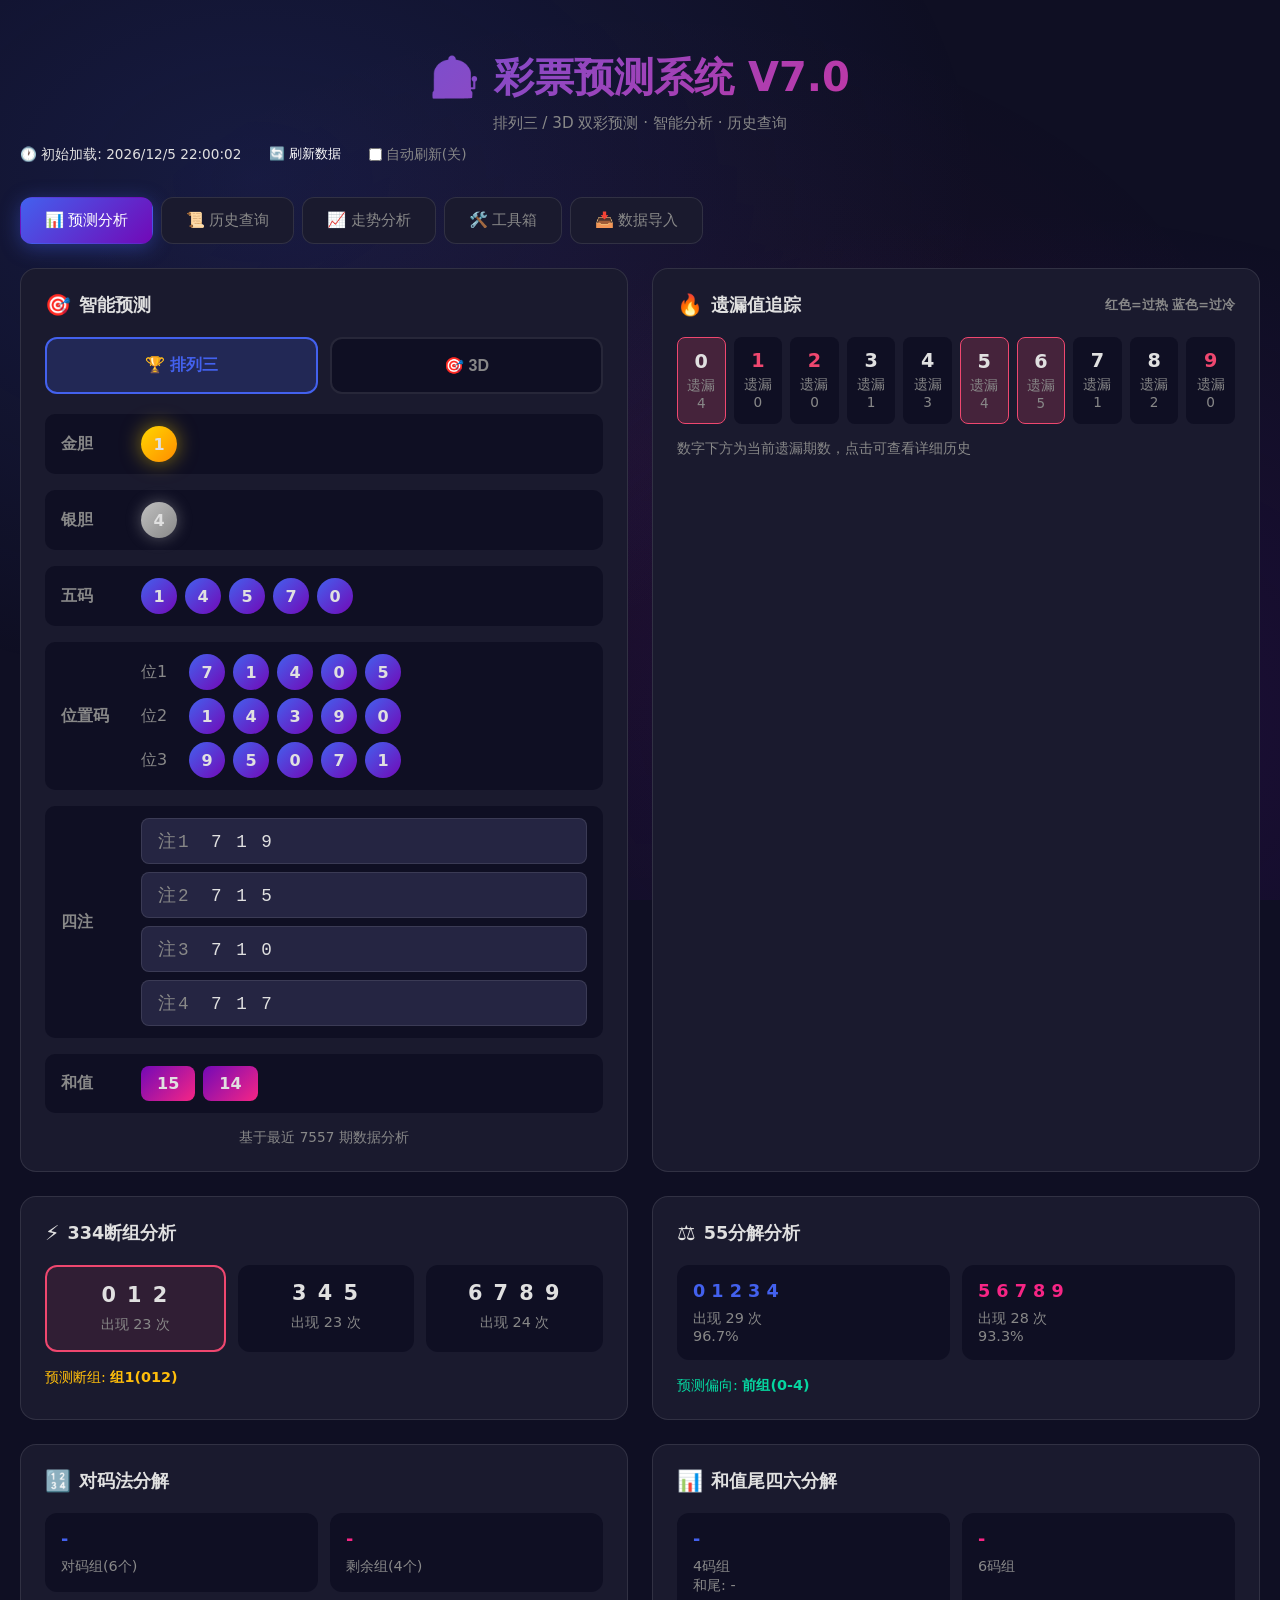
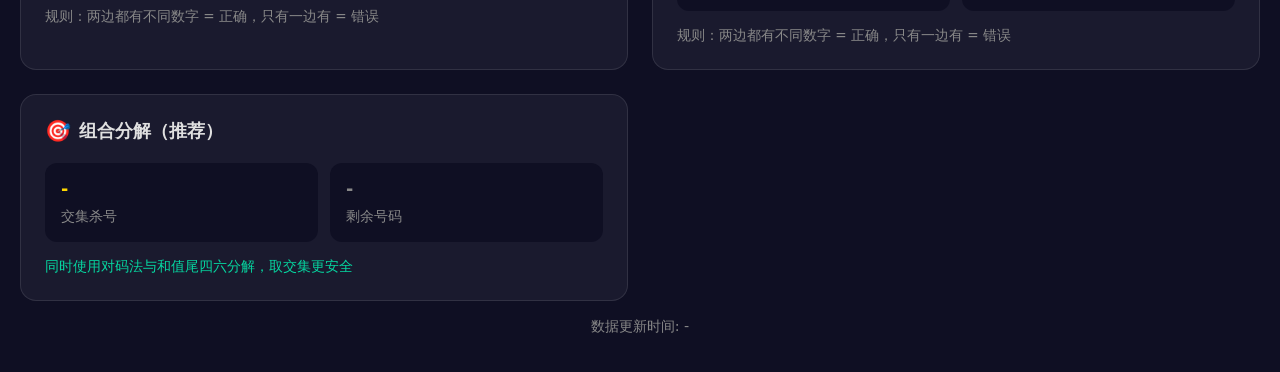
==== index.html @ 1241d0bf "优化组合分解：两种方法都不稳定时自动选择正确率更高的" ====
<!DOCTYPE html>
<html lang="zh-CN">
<head>
    <meta charset="UTF-8">
    <meta name="viewport" content="width=device-width, initial-scale=1.0">
    <title>彩票预测系统 V7.0</title>
    <style>
        :root {
            --bg-dark: #0f0f23;
            --bg-card: #1a1a2e;
            --bg-card-hover: #252542;
            --accent-1: #4361ee;
            --accent-2: #7209b7;
            --accent-3: #f72585;
            --gold: #ffd700;
            --silver: #c0c0c0;
            --success: #06d6a0;
            --warning: #ffbe0b;
            --danger: #ef476f;
            --text: #e0e0e0;
            --text-muted: #888;
            --border: rgba(255,255,255,0.1);
        }

        * {
            margin: 0;
            padding: 0;
            box-sizing: border-box;
        }

        body {
            font-family: 'Segoe UI', system-ui, -apple-system, sans-serif;
            background: var(--bg-dark);
            color: var(--text);
            min-height: 100vh;
            overflow-x: hidden;
        }

        /* 背景动画 */
        body::before {
            content: '';
            position: fixed;
            top: 0;
            left: 0;
            width: 100%;
            height: 100%;
            background:
                radial-gradient(ellipse at 20% 20%, rgba(67, 97, 238, 0.15) 0%, transparent 50%),
                radial-gradient(ellipse at 80% 80%, rgba(114, 9, 183, 0.15) 0%, transparent 50%),
                radial-gradient(ellipse at 50% 50%, rgba(247, 37, 133, 0.05) 0%, transparent 70%);
            pointer-events: none;
            z-index: -1;
        }

        .container {
            max-width: 1400px;
            margin: 0 auto;
            padding: 20px;
        }

        /* 头部 */
        header {
            text-align: center;
            padding: 30px 0;
        }

        header h1 {
            font-size: 2.5rem;
            font-weight: 700;
            background: linear-gradient(135deg, var(--accent-1), var(--accent-3));
            -webkit-background-clip: text;
            -webkit-text-fill-color: transparent;
            background-clip: text;
            margin-bottom: 8px;
        }

        header p {
            color: var(--text-muted);
            font-size: 0.95rem;
        }

        /* 标签页 */
        .tabs {
            display: flex;
            gap: 8px;
            margin-bottom: 24px;
            flex-wrap: wrap;
        }

        .tab-btn {
            padding: 12px 24px;
            background: var(--bg-card);
            border: 1px solid var(--border);
            border-radius: 12px;
            color: var(--text-muted);
            cursor: pointer;
            font-size: 0.95rem;
            font-weight: 500;
            transition: all 0.3s ease;
        }

        .tab-btn:hover {
            background: var(--bg-card-hover);
            color: var(--text);
        }

        .tab-btn.active {
            background: linear-gradient(135deg, var(--accent-1), var(--accent-2));
            color: white;
            border-color: transparent;
            box-shadow: 0 4px 20px rgba(67, 97, 238, 0.4);
        }

        .tab-content {
            display: none;
        }

        .tab-content.active {
            display: block;
        }

        /* 主网格 */
        .main-grid {
            display: grid;
            grid-template-columns: 1fr 1fr;
            gap: 24px;
        }

        @media (max-width: 900px) {
            .main-grid {
                grid-template-columns: 1fr;
            }
        }

        /* 卡片 */
        .card {
            background: var(--bg-card);
            border: 1px solid var(--border);
            border-radius: 16px;
            padding: 24px;
            transition: all 0.3s ease;
        }

        .card:hover {
            border-color: rgba(255,255,255,0.2);
            transform: translateY(-2px);
        }

        .card-title {
            font-size: 1.1rem;
            font-weight: 600;
            margin-bottom: 20px;
            display: flex;
            align-items: center;
            gap: 8px;
        }

        .card-title .icon {
            font-size: 1.3rem;
        }

        /* 彩票类型选择 */
        .lottery-selector {
            display: flex;
            gap: 12px;
            margin-bottom: 20px;
        }

        .lottery-btn {
            flex: 1;
            padding: 16px;
            background: var(--bg-dark);
            border: 2px solid var(--border);
            border-radius: 12px;
            color: var(--text-muted);
            cursor: pointer;
            font-weight: 600;
            font-size: 1rem;
            transition: all 0.3s ease;
        }

        .lottery-btn:hover {
            border-color: var(--accent-1);
        }

        .lottery-btn.active {
            border-color: var(--accent-1);
            background: rgba(67, 97, 238, 0.2);
            color: var(--accent-1);
        }

        /* 预测结果 */
        .prediction-result {
            margin-top: 20px;
        }

        .result-row {
            display: flex;
            align-items: center;
            margin-bottom: 16px;
            padding: 12px 16px;
            background: var(--bg-dark);
            border-radius: 10px;
        }

        .result-label {
            width: 80px;
            font-weight: 600;
            color: var(--text-muted);
        }

        .result-value {
            flex: 1;
            display: flex;
            gap: 8px;
            flex-wrap: wrap;
        }

        .num-ball {
            width: 36px;
            height: 36px;
            display: flex;
            align-items: center;
            justify-content: center;
            background: linear-gradient(135deg, var(--accent-1), var(--accent-2));
            border-radius: 50%;
            font-weight: 700;
            font-size: 1rem;
        }

        .num-ball.gold {
            background: linear-gradient(135deg, var(--gold), #ff8c00);
            box-shadow: 0 0 20px rgba(255, 215, 0, 0.5);
        }

        .num-ball.silver {
            background: linear-gradient(135deg, var(--silver), #888);
            box-shadow: 0 0 15px rgba(192, 192, 192, 0.4);
        }

        .sum-box {
            padding: 8px 16px;
            background: linear-gradient(135deg, var(--accent-2), var(--accent-3));
            border-radius: 8px;
            font-weight: 700;
        }

        .bet-number {
            padding: 10px 16px;
            background: var(--bg-card-hover);
            border: 1px solid var(--border);
            border-radius: 8px;
            font-family: monospace;
            font-size: 1.1rem;
            letter-spacing: 2px;
        }

        /* 历史表格 */
        .history-table {
            width: 100%;
            border-collapse: collapse;
            margin-top: 16px;
        }

        .history-table th,
        .history-table td {
            padding: 12px;
            text-align: center;
            border-bottom: 1px solid var(--border);
        }

        .history-table th {
            background: var(--bg-dark);
            font-weight: 600;
            color: var(--accent-1);
            position: sticky;
            top: 0;
        }

        .history-table tr:hover {
            background: var(--bg-card-hover);
        }

        .history-table .highlight {
            background: rgba(67, 97, 238, 0.2);
        }

        .history-table .win {
            color: var(--success);
            font-weight: bold;
        }

        /* 搜索框 */
        .search-box {
            display: flex;
            gap: 12px;
            margin-bottom: 20px;
            flex-wrap: wrap;
        }

        .search-input {
            flex: 1;
            min-width: 200px;
            padding: 12px 16px;
            background: var(--bg-dark);
            border: 1px solid var(--border);
            border-radius: 10px;
            color: var(--text);
            font-size: 0.95rem;
        }

        .search-input:focus {
            outline: none;
            border-color: var(--accent-1);
        }

        .filter-select {
            padding: 12px 16px;
            background: var(--bg-dark);
            border: 1px solid var(--border);
            border-radius: 10px;
            color: var(--text);
            font-size: 0.95rem;
            cursor: pointer;
        }

        .btn {
            padding: 12px 20px;
            background: linear-gradient(135deg, var(--accent-1), var(--accent-2));
            border: none;
            border-radius: 10px;
            color: white;
            font-weight: 600;
            cursor: pointer;
            transition: all 0.3s ease;
        }

        .btn:hover {
            transform: translateY(-2px);
            box-shadow: 0 4px 15px rgba(67, 97, 238, 0.4);
        }

        .btn-outline {
            background: transparent;
            border: 1px solid var(--border);
            color: var(--text);
        }

        .btn-outline:hover {
            border-color: var(--accent-1);
            color: var(--accent-1);
        }

        /* 遗漏值 */
        .miss-grid {
            display: grid;
            grid-template-columns: repeat(10, 1fr);
            gap: 8px;
            margin-top: 16px;
        }

        .miss-item {
            padding: 12px 8px;
            background: var(--bg-dark);
            border-radius: 8px;
            text-align: center;
        }

        .miss-item .num {
            font-size: 1.2rem;
            font-weight: 700;
            margin-bottom: 4px;
        }

        .miss-item .miss {
            font-size: 0.85rem;
            color: var(--text-muted);
        }

        .miss-item.hot .num {
            color: var(--danger);
        }

        .miss-item.cold .num {
            color: var(--accent-1);
        }

        .miss-item.warning {
            background: rgba(239, 71, 111, 0.2);
            border: 1px solid var(--danger);
        }

        /* 走势图 */
        .chart-container {
            height: 200px;
            margin-top: 16px;
            position: relative;
        }

        .chart-bar {
            position: absolute;
            bottom: 0;
            background: linear-gradient(to top, var(--accent-1), var(--accent-3));
            border-radius: 4px 4px 0 0;
            transition: all 0.3s ease;
        }

        .chart-bar:hover {
            opacity: 0.8;
            transform: scaleY(1.05);
        }

        /* 334断组可视化 */
        .duan-visual {
            display: flex;
            gap: 12px;
            margin-top: 16px;
        }

        .duan-group {
            flex: 1;
            padding: 16px;
            background: var(--bg-dark);
            border-radius: 12px;
            text-align: center;
        }

        .duan-group .nums {
            font-size: 1.3rem;
            font-weight: 700;
            margin-bottom: 8px;
            letter-spacing: 2px;
        }

        .duan-group .count {
            font-size: 0.9rem;
            color: var(--text-muted);
        }

        .duan-group.predict {
            border: 2px solid var(--danger);
            background: rgba(239, 71, 111, 0.1);
        }

        /* 55分解可视化 */
        .fenjie-visual {
            display: flex;
            gap: 12px;
            margin-top: 16px;
        }

        .fenjie-group {
            flex: 1;
            padding: 16px;
            background: var(--bg-dark);
            border-radius: 12px;
        }

        .fenjie-group .nums {
            font-size: 1.1rem;
            font-weight: 700;
            margin-bottom: 8px;
        }

        .fenjie-group .ratio {
            font-size: 0.9rem;
            color: var(--text-muted);
        }

        /* 数据导入 */
        .import-zone {
            border: 2px dashed var(--border);
            border-radius: 16px;
            padding: 40px;
            text-align: center;
            transition: all 0.3s ease;
            cursor: pointer;
        }

        .import-zone:hover {
            border-color: var(--accent-1);
            background: rgba(67, 97, 238, 0.05);
        }

        .import-zone .icon {
            font-size: 3rem;
            margin-bottom: 16px;
        }

        /* 统计卡片 */
        .stats-grid {
            display: grid;
            grid-template-columns: repeat(4, 1fr);
            gap: 12px;
            margin-bottom: 20px;
        }

        @media (max-width: 600px) {
            .stats-grid {
                grid-template-columns: repeat(2, 1fr);
            }
        }

        .stat-card {
            padding: 16px;
            background: var(--bg-dark);
            border-radius: 12px;
            text-align: center;
        }

        .stat-card .value {
            font-size: 1.8rem;
            font-weight: 700;
            color: var(--accent-1);
        }

        .stat-card .label {
            font-size: 0.85rem;
            color: var(--text-muted);
            margin-top: 4px;
        }

        /* 更新信息 */
        .update-info {
            text-align: center;
            padding: 16px;
            color: var(--text-muted);
            font-size: 0.9rem;
        }

        /* 比较工具 */
        .compare-tool {
            margin-top: 20px;
        }

        .compare-inputs {
            display: flex;
            gap: 12px;
            margin-bottom: 16px;
        }

        .compare-result {
            padding: 16px;
            background: var(--bg-dark);
            border-radius: 12px;
        }

        /* 快捷工具 */
        .quick-tools {
            display: grid;
            grid-template-columns: repeat(3, 1fr);
            gap: 12px;
            margin-top: 16px;
        }

        .tool-btn {
            padding: 16px;
            background: var(--bg-dark);
            border: 1px solid var(--border);
            border-radius: 12px;
            color: var(--text);
            cursor: pointer;
            transition: all 0.3s ease;
            text-align: center;
        }

        .tool-btn:hover {
            border-color: var(--accent-1);
            background: var(--bg-card-hover);
        }

        .tool-btn .icon {
            font-size: 1.5rem;
            margin-bottom: 8px;
        }

        .tool-btn .label {
            font-size: 0.9rem;
        }

        /* 加载动画 */
        .loading {
            display: inline-block;
            width: 20px;
            height: 20px;
            border: 3px solid var(--border);
            border-radius: 50%;
            border-top-color: var(--accent-1);
            animation: spin 1s linear infinite;
        }

        @keyframes spin {
            to { transform: rotate(360deg); }
        }

        /* 空状态 */
        .empty-state {
            text-align: center;
            padding: 60px 20px;
            color: var(--text-muted);
        }

        .empty-state .icon {
            font-size: 4rem;
            margin-bottom: 16px;
            opacity: 0.5;
        }

        /* 滚动条 */
        ::-webkit-scrollbar {
            width: 8px;
            height: 8px;
        }

        ::-webkit-scrollbar-track {
            background: var(--bg-dark);
        }

        ::-webkit-scrollbar-thumb {
            background: var(--border);
            border-radius: 4px;
        }

        ::-webkit-scrollbar-thumb:hover {
            background: var(--text-muted);
        }

        .table-wrapper {
            max-height: 400px;
            overflow-y: auto;
            border-radius: 12px;
        }
    </style>
</head>
<body>
    <div class="container">
        <header>
            <h1>🎰 彩票预测系统 V7.0</h1>
            <p>排列三 / 3D 双彩预测 · 智能分析 · 历史查询</p>
            <div style="display:flex;align-items:center;gap:16px;margin-top:8px;font-size:0.85rem;">
                <span id="updateTime" style="color:var(--accent);">🕐 加载中...</span>
                <button onclick="refreshData()" style="background:var(--primary);color:white;border:none;padding:4px 12px;border-radius:6px;cursor:pointer;font-size:0.8rem;">🔄 刷新数据</button>
                <label style="display:flex;align-items:center;gap:4px;color:var(--text-muted);cursor:pointer;">
                    <input type="checkbox" id="autoRefresh" onchange="toggleAutoRefresh()" style="cursor:pointer;">
                    <span id="autoRefreshLabel">自动刷新(关)</span>
                </label>
            </div>
        </header>

        <!-- 标签页 -->
        <div class="tabs">
            <button class="tab-btn active" data-tab="predict">📊 预测分析</button>
            <button class="tab-btn" data-tab="history">📜 历史查询</button>
            <button class="tab-btn" data-tab="trend">📈 走势分析</button>
            <button class="tab-btn" data-tab="tools">🛠️ 工具箱</button>
            <button class="tab-btn" data-tab="import">📥 数据导入</button>
        </div>

        <!-- 预测分析 -->
        <div id="predict" class="tab-content active">
            <div class="main-grid">
                <!-- 预测主面板 -->
                <div class="card">
                    <div class="card-title">
                        <span class="icon">🎯</span>
                        智能预测
                    </div>

                    <div class="lottery-selector">
                        <button class="lottery-btn active" data-type="pl3">🏆 排列三</button>
                        <button class="lottery-btn" data-type="3d">🎯 3D</button>
                    </div>

                    <div class="prediction-result" id="predictionResult">
                        <div class="empty-state">
                            <div class="icon">📊</div>
                            <p>选择彩票类型开始预测</p>
                        </div>
                    </div>
                </div>

                <!-- 遗漏值追踪 -->
                <div class="card">
                    <div class="card-title">
                        <span class="icon">🔥</span>
                        遗漏值追踪
                        <span style="font-size:0.8rem;color:var(--text-muted);margin-left:auto;">红色=过热 蓝色=过冷</span>
                    </div>
                    <div class="miss-grid" id="missGrid">
                        <!-- 动态生成 0-9 -->
                    </div>
                    <p style="margin-top:16px;font-size:0.85rem;color:var(--text-muted);">
                        数字下方为当前遗漏期数，点击可查看详细历史
                    </p>
                </div>

                <!-- 334断组 -->
                <div class="card">
                    <div class="card-title">
                        <span class="icon">⚡</span>
                        334断组分析
                    </div>
                    <div class="duan-visual" id="duanVisual">
                        <div class="duan-group" id="duan-g1">
                            <div class="nums">0 1 2</div>
                            <div class="count">出现 <span id="duan-g1-count">0</span> 次</div>
                        </div>
                        <div class="duan-group" id="duan-g2">
                            <div class="nums">3 4 5</div>
                            <div class="count">出现 <span id="duan-g2-count">0</span> 次</div>
                        </div>
                        <div class="duan-group" id="duan-g3">
                            <div class="nums">6 7 8 9</div>
                            <div class="count">出现 <span id="duan-g3-count">0</span> 次</div>
                        </div>
                    </div>
                    <p style="margin-top:16px;font-size:0.9rem;color:var(--warning);">
                        预测断组: <strong id="duanPredict">-</strong>
                    </p>
                </div>

                <!-- 55分解 -->
                <div class="card">
                    <div class="card-title">
                        <span class="icon">⚖️</span>
                        55分解分析
                    </div>
                    <div class="fenjie-visual" id="fenjieVisual">
                        <div class="fenjie-group">
                            <div class="nums" style="color:var(--accent-1);">0 1 2 3 4</div>
                            <div class="ratio">出现 <span id="fenjie-a-count">0</span> 次</div>
                            <div class="ratio" id="fenjie-a-ratio">0%</div>
                        </div>
                        <div class="fenjie-group">
                            <div class="nums" style="color:var(--accent-3);">5 6 7 8 9</div>
                            <div class="ratio">出现 <span id="fenjie-b-count">0</span> 次</div>
                            <div class="ratio" id="fenjie-b-ratio">0%</div>
                        </div>
                    </div>
                    <p style="margin-top:16px;font-size:0.9rem;color:var(--success);">
                        预测偏向: <strong id="fenjiePredict">-</strong>
                    </p>
                </div>

                <!-- 对码法 -->
                <div class="card">
                    <div class="card-title">
                        <span class="icon">🔢</span>
                        对码法分解
                        <span id="duima-stability" style="font-size:0.8rem;margin-left:auto;font-weight:normal;"></span>
                    </div>
                    <div class="fenjie-visual" id="duimaVisual">
                        <div class="fenjie-group">
                            <div class="nums" style="color:var(--accent-1);" id="duima-group-a">-</div>
                            <div class="ratio">对码组(6个)</div>
                        </div>
                        <div class="fenjie-group">
                            <div class="nums" style="color:var(--accent-3);" id="duima-group-b">-</div>
                            <div class="ratio">剩余组(4个)</div>
                        </div>
                    </div>
                    <p style="margin-top:16px;font-size:0.85rem;color:var(--text-muted);">
                        规则：两边都有不同数字 = 正确，只有一边有 = 错误
                    </p>
                </div>

                <!-- 和值尾四六分解 -->
                <div class="card">
                    <div class="card-title">
                        <span class="icon">📊</span>
                        和值尾四六分解
                        <span id="sumtail-stability" style="font-size:0.8rem;margin-left:auto;font-weight:normal;"></span>
                    </div>
                    <div class="fenjie-visual" id="sumtailVisual">
                        <div class="fenjie-group">
                            <div class="nums" style="color:var(--accent-1);" id="sumtail-group-a">-</div>
                            <div class="ratio">4码组</div>
                            <div class="ratio" id="sumtail-sum">和尾: -</div>
                        </div>
                        <div class="fenjie-group">
                            <div class="nums" style="color:var(--accent-3);" id="sumtail-group-b">-</div>
                            <div class="ratio">6码组</div>
                        </div>
                    </div>
                    <p style="margin-top:16px;font-size:0.85rem;color:var(--text-muted);">
                        规则：两边都有不同数字 = 正确，只有一边有 = 错误
                    </p>
                </div>

                <!-- 组合分解 -->
                <div class="card">
                    <div class="card-title">
                        <span class="icon">🎯</span>
                        组合分解（推荐）
                        <span id="combined-stability" style="font-size:0.8rem;margin-left:auto;font-weight:normal;"></span>
                    </div>
                    <div class="fenjie-visual">
                        <div class="fenjie-group">
                            <div class="nums" style="color:var(--gold);" id="combined-intersection">-</div>
                            <div class="ratio">交集杀号</div>
                        </div>
                        <div class="fenjie-group">
                            <div class="nums" style="color:var(--text-muted);" id="combined-remaining">-</div>
                            <div class="ratio">剩余号码</div>
                        </div>
                    </div>
                    <p style="margin-top:16px;font-size:0.85rem;color:var(--success);" id="combined-desc">
                        同时使用对码法与和值尾四六分解，取交集更安全
                    </p>
                </div>
            </div>
        </div>

        <!-- 历史查询 -->
        <div id="history" class="tab-content">
            <div class="card">
                <div class="card-title">
                    <span class="icon">🔍</span>
                    历史数据查询
                </div>

                <div class="search-box">
                    <input type="text" class="search-input" id="searchInput" placeholder="搜索期号、号码或和值...">
                    <select class="filter-select" id="filterType">
                        <option value="all">全部类型</option>
                        <option value="pl3">仅排列三</option>
                        <option value="3d">仅3D</option>
                    </select>
                    <select class="filter-select" id="sumFilter">
                        <option value="">和值范围</option>
                        <option value="0-9">和值 0-9</option>
                        <option value="10-14">和值 10-14</option>
                        <option value="15-19">和值 15-19</option>
                        <option value="20-27">和值 20-27</option>
                    </select>
                    <button class="btn" onclick="searchHistory()">🔍 搜索</button>
                </div>

                <div class="stats-grid" id="historyStats">
                    <div class="stat-card">
                        <div class="value" id="totalCount">0</div>
                        <div class="label">总期数</div>
                    </div>
                    <div class="stat-card">
                        <div class="value" id="avgSum">-</div>
                        <div class="label">平均和值</div>
                    </div>
                    <div class="stat-card">
                        <div class="value" id="hotNum">-</div>
                        <div class="label">最热号码</div>
                    </div>
                    <div class="stat-card">
                        <div class="value" id="coldNum">-</div>
                        <div class="label">最冷号码</div>
                    </div>
                </div>

                <div class="table-wrapper">
                    <table class="history-table">
                        <thead>
                            <tr>
                                <th>期号</th>
                                <th>类型</th>
                                <th>开奖号码</th>
                                <th>和值</th>
                                <th>奇偶</th>
                                <th>大小</th>
                                <th>日期</th>
                            </tr>
                        </thead>
                        <tbody id="historyTableBody">
                            <tr>
                                <td colspan="7" class="empty-state">
                                    <div class="icon">📋</div>
                                    <p>暂无数据，请先导入历史数据</p>
                                </td>
                            </tr>
                        </tbody>
                    </table>
                </div>
            </div>
        </div>

        <!-- 走势分析 -->
        <div id="trend" class="tab-content">
            <div class="main-grid">
                <div class="card">
                    <div class="card-title">
                        <span class="icon">📊</span>
                        和值分布走势
                    </div>
                    <div class="chart-container" id="sumChart">
                        <!-- 动态生成柱状图 -->
                    </div>
                </div>

                <div class="card">
                    <div class="card-title">
                        <span class="icon">🎲</span>
                        奇偶比例走势
                    </div>
                    <div class="chart-container" id="jiOuChart">
                        <!-- 动态生成 -->
                    </div>
                </div>

                <div class="card">
                    <div class="card-title">
                        <span class="icon">📈</span>
                        位置出现统计
                    </div>
                    <div id="positionStats">
                        <!-- 动态生成 -->
                    </div>
                </div>

                <div class="card">
                    <div class="card-title">
                        <span class="icon">🔗</span>
                        相似走势查找
                    </div>
                    <p style="color:var(--text-muted);margin-bottom:16px;">
                        找出与最近走势最相似的历史区间
                    </p>
                    <button class="btn" onclick="findSimilarTrend()">🔍 查找相似走势</button>
                    <div id="similarResult" style="margin-top:16px;"></div>
                </div>
            </div>
        </div>

        <!-- 工具箱 -->
        <div id="tools" class="tab-content">
            <div class="main-grid">
                <div class="card">
                    <div class="card-title">
                        <span class="icon">🧮</span>
                        胆码压缩工具
                    </div>
                    <p style="color:var(--text-muted);margin-bottom:16px;">
                        输入你心水的号码，系统自动推荐最优压缩组合
                    </p>
                    <div style="display:flex;gap:12px;margin-bottom:16px;">
                        <input type="text" class="search-input" id="compressInput" placeholder="输入5个号码，如：12345">
                        <button class="btn" onclick="compressNumbers()">压缩</button>
                    </div>
                    <div id="compressResult"></div>
                </div>

                <div class="card">
                    <div class="card-title">
                        <span class="icon">⚖️</span>
                        号码对比工具
                    </div>
                    <p style="color:var(--text-muted);margin-bottom:16px;">
                        输入两期号码，查看重复情况
                    </p>
                    <div class="compare-inputs">
                        <input type="text" class="search-input" id="compare1" placeholder="第一期，如：123">
                        <input type="text" class="search-input" id="compare2" placeholder="第二期，如：456">
                        <button class="btn" onclick="compareNumbers()">对比</button>
                    </div>
                    <div id="compareResult"></div>
                </div>

                <div class="card">
                    <div class="card-title">
                        <span class="icon">🎯</span>
                        和值范围筛选
                    </div>
                    <p style="color:var(--text-muted);margin-bottom:16px;">
                        根据和值范围生成所有可能的组合
                    </p>
                    <div class="quick-tools">
                        <button class="tool-btn" onclick="filterBySum(0,9)">
                            <div class="icon">0-9</div>
                            <div class="label">小和值</div>
                        </button>
                        <button class="tool-btn" onclick="filterBySum(10,14)">
                            <div class="icon">10-14</div>
                            <div class="label">中和值</div>
                        </button>
                        <button class="tool-btn" onclick="filterBySum(15,19)">
                            <div class="icon">15-19</div>
                            <div class="label">中高和值</div>
                        </button>
                        <button class="tool-btn" onclick="filterBySum(20,27)">
                            <div class="icon">20-27</div>
                            <div class="label">大和值</div>
                        </button>
                        <button class="tool-btn" onclick="exportAllData()">
                            <div class="icon">📤</div>
                            <div class="label">导出数据</div>
                        </button>
                        <button class="tool-btn" onclick="clearAllData()">
                            <div class="icon">🗑️</div>
                            <div class="label">清空数据</div>
                        </button>
                    </div>
                </div>

                <div class="card">
                    <div class="card-title">
                        <span class="icon">⭐</span>
                        收藏记录
                    </div>
                    <p style="color:var(--text-muted);margin-bottom:16px;">
                        收藏你心水的号码，追踪历史表现
                    </p>
                    <div style="display:flex;gap:12px;margin-bottom:16px;">
                        <input type="text" class="search-input" id="favInput" placeholder="输入号码，如：123">
                        <button class="btn" onclick="addFavorite()">⭐ 收藏</button>
                    </div>
                    <div id="favoritesList"></div>
                </div>
            </div>
        </div>

        <!-- 数据导入 -->
        <div id="import" class="tab-content">
            <div class="card">
                <div class="card-title">
                    <span class="icon">📥</span>
                    数据导入
                </div>

                <div class="import-zone" onclick="document.getElementById('fileInput').click()">
                    <div class="icon">📁</div>
                    <p style="font-size:1.1rem;margin-bottom:8px;">点击选择文件或拖拽到此处</p>
                    <p style="color:var(--text-muted);font-size:0.9rem;">
                        支持 CSV、TXT、JSON 格式
                    </p>
                    <input type="file" id="fileInput" style="display:none;" accept=".csv,.txt,.json" onchange="handleFileImport(event)">
                </div>

                <div style="margin-top:32px;">
                    <h3 style="margin-bottom:16px;">📝 手动输入</h3>
                    <p style="color:var(--text-muted);margin-bottom:16px;">
                        每行一期，格式：期号,号码,类型（pl3或3d）<br>
                        例如：25001,258,pl3
                    </p>
                    <textarea id="manualInput" style="
                        width:100%;
                        height:200px;
                        background:var(--bg-dark);
                        border:1px solid var(--border);
                        border-radius:12px;
                        padding:16px;
                        color:var(--text);
                        font-family:monospace;
                        resize:vertical;
                    " placeholder="25001,258,pl3
25002,134,pl3
2025001,618,3d
..."></textarea>
                    <button class="btn" style="margin-top:16px;" onclick="importManualData()">📥 导入数据</button>
                </div>

                <div style="margin-top:32px;">
                    <h3 style="margin-bottom:16px;">📋 数据格式说明</h3>
                    <div style="background:var(--bg-dark);padding:16px;border-radius:12px;font-family:monospace;">
                        <p>CSV格式：</p>
                        <p style="color:var(--text-muted);margin-top:8px;">period,number,type</p>
                        <p style="color:var(--text-muted);">25001,258,pl3</p>
                        <p style="color:var(--text-muted);">2025001,618,3d</p>
                        <br>
                        <p>JSON格式：</p>
                        <p style="color:var(--text-muted);">[{"period":"25001","number":"258","type":"pl3"},...]</p>
                    </div>
                </div>
            </div>
        </div>

        <div class="update-info">
            数据更新时间: <span id="updateTime">-</span>
        </div>
    </div>

    <script>
        // ==================== 数据存储 ====================
        let allData = {
            pl3: [],  // 排列三历史
            '3d': []  // 3D历史
        };
        let favorites = [];
        let currentType = 'pl3';
        let autoRefreshInterval = null;
        let lastUpdateTime = null;

        // 刷新数据
        function refreshData() {
            const timestamp = new Date().toLocaleString('zh-CN');
            lastUpdateTime = timestamp;
            document.getElementById('updateTime').textContent = '🕐 更新时间: ' + timestamp;

            // 重新加载服务器数据
            fetch('data/all_history.json')
                .then(r => r.json())
                .then(data => {
                    if (data.length > 0) {
                        data.forEach(item => {
                            const num = item.number || '';
                            const record = {
                                period: item.period,
                                num1: num[0] || '0',
                                num2: num[1] || '0',
                                num3: num[2] || '0',
                                type: item.type,
                                sum: parseInt(num[0] || 0) + parseInt(num[1] || 0) + parseInt(num[2] || 0),
                                date: item.date || ''
                            };
                            if (item.type === 'pl3' || item.type === '排列三') {
                                if (!allData.pl3.some(p => p.period === record.period)) {
                                    allData.pl3.push(record);
                                }
                            } else {
                                if (!allData['3d'].some(p => p.period === record.period)) {
                                    allData['3d'].push(record);
                                }
                            }
                        });
                        // 按期号排序
                        allData.pl3.sort((a, b) => b.period.localeCompare(a.period));
                        allData['3d'].sort((a, b) => b.period.localeCompare(a.period));
                        // 保存到localStorage
                        localStorage.setItem('lotteryData', JSON.stringify(allData));
                        // 更新UI
                        const result = doPrediction(currentType);
                        updatePredictionUI(result, currentType);
                        updateTrendCharts();
                    }
                })
                .catch(() => console.log('服务器数据加载失败'));
        }

        // 自动刷新开关
        function toggleAutoRefresh() {
            const checkbox = document.getElementById('autoRefresh');
            const label = document.getElementById('autoRefreshLabel');
            if (checkbox.checked) {
                autoRefreshInterval = setInterval(refreshData, 60000); // 每60秒
                label.textContent = '自动刷新(开)';
            } else {
                if (autoRefreshInterval) {
                    clearInterval(autoRefreshInterval);
                    autoRefreshInterval = null;
                }
                label.textContent = '自动刷新(关)';
            }
        }

        // ==================== 预测算法 ====================

        // 计算和值
        function getSum(num1, num2, num3) {
            return parseInt(num1) + parseInt(num2) + parseInt(num3);
        }

        // 计算奇偶比
        function getJiOu(nums) {
            let ji = 0;
            for (let n of nums) {
                if (parseInt(n) % 2 === 1) ji++;
            }
            return { ji, ou: 3 - ji };
        }

        // 计算大小比
        function getDaXiao(nums) {
            let da = 0;
            for (let n of nums) {
                if (parseInt(n) >= 5) da++;
            }
            return { da, xiao: 3 - da };
        }

        // 分析遗漏值
        function analyzeMiss(history) {
            const miss = {};
            for (let i = 0; i <= 9; i++) {
                miss[i] = 0;
            }

            for (let item of history) {
                const nums = [item.num1, item.num2, item.num3];
                for (let n of nums) {
                    miss[parseInt(n)] = 0;
                }
                // 增加其他数字的遗漏值
                for (let i = 0; i <= 9; i++) {
                    if (!nums.includes(String(i))) {
                        miss[i]++;
                    }
                }
            }
            return miss;
        }

        // 统计数字出现频率
        function getNumFrequency(history, count = 30) {
            const freq = {};
            for (let i = 0; i <= 9; i++) freq[i] = 0;

            const data = history.slice(0, count);
            for (let item of data) {
                freq[parseInt(item.num1)]++;
                freq[parseInt(item.num2)]++;
                freq[parseInt(item.num3)]++;
            }
            return freq;
        }

        // 位置频率分析
        function getPositionFrequency(history, count = 50) {
            const pos1 = {}, pos2 = {}, pos3 = {};
            for (let i = 0; i <= 9; i++) {
                pos1[i] = 0; pos2[i] = 0; pos3[i] = 0;
            }

            const data = history.slice(0, count);
            for (let item of data) {
                pos1[parseInt(item.num1)]++;
                pos2[parseInt(item.num2)]++;
                pos3[parseInt(item.num3)]++;
            }

            return { pos1, pos2, pos3 };
        }

        // 获取频率最高的N个数字
        function getTopN(freq, n = 5) {
            return Object.entries(freq)
                .sort((a, b) => b[1] - a[1])
                .slice(0, n)
                .map(([num]) => parseInt(num));
        }

        // 预测和值
        function predictSum(history, count = 50) {
            const sums = {};
            for (let i = 0; i <= 27; i++) sums[i] = 0;

            const data = history.slice(0, count);
            for (let item of data) {
                const s = getSum(item.num1, item.num2, item.num3);
                sums[s]++;
            }

            // 取频率最高的2个和值
            const top = Object.entries(sums)
                .sort((a, b) => b[1] - a[1])
                .slice(0, 2)
                .map(([s]) => parseInt(s));

            return top;
        }

        // 334断组分析
        function analyze334(history, count = 30) {
            const groups = {
                g1: { nums: [0, 1, 2], count: 0 },
                g2: { nums: [3, 4, 5], count: 0 },
                g3: { nums: [6, 7, 8, 9], count: 0 }
            };

            const data = history.slice(0, count);
            for (let item of data) {
                const nums = [parseInt(item.num1), parseInt(item.num2), parseInt(item.num3)];
                if (nums.some(n => groups.g1.nums.includes(n))) groups.g1.count++;
                if (nums.some(n => groups.g2.nums.includes(n))) groups.g2.count++;
                if (nums.some(n => groups.g3.nums.includes(n))) groups.g3.count++;
            }

            const predict = Object.entries(groups)
                .sort((a, b) => a[1].count - b[1].count)[0][0];

            return { groups, predict };
        }

        // 55分解分析
        function analyze55(history, count = 30) {
            let groupA = 0, groupB = 0;

            const data = history.slice(0, count);
            for (let item of data) {
                const nums = [parseInt(item.num1), parseInt(item.num2), parseInt(item.num3)];
                if (nums.some(n => n <= 4)) groupA++;
                if (nums.some(n => n >= 5)) groupB++;
            }

            const predict = groupA > groupB ? '前组(0-4)' : '后组(5-9)';
            return {
                a: groupA,
                b: groupB,
                aRatio: (groupA / count * 100).toFixed(1),
                bRatio: (groupB / count * 100).toFixed(1),
                predict
            };
        }

        // 对码表
        const DUIMA_PAIRS = {
            '0': '5', '5': '0', '1': '6', '6': '1',
            '2': '7', '7': '2', '3': '8', '8': '3', '4': '9', '9': '4'
        };

        // 和值尾四六分解表
        const SUM_TAIL_DECOMPOSE = {
            '0': {4: '0126', 6: '345789'}, '5': {4: '0126', 6: '345789'},
            '1': {4: '1237', 6: '045689'}, '6': {4: '1237', 6: '045689'},
            '2': {4: '2348', 6: '015679'}, '7': {4: '2348', 6: '015679'},
            '3': {4: '3459', 6: '012678'}, '8': {4: '3459', 6: '012678'},
            '4': {4: '0456', 6: '123789'}, '9': {4: '0456', 6: '123789'}
        };

        // 获取对码分解组
        function getDuimaGroup(lastNum) {
            const duimaSet = new Set();
            for (const d of lastNum) {
                duimaSet.add(d);
                duimaSet.add(DUIMA_PAIRS[d]);
            }
            const duimaGroup = Array.from(duimaSet).sort().join('');
            const allDigits = new Set('0123456789');
            const remainingGroup = Array.from(allDigits - duimaSet).sort().join('');
            return { duimaGroup, remainingGroup };
        }

        // 获取和值尾分解组
        function getSumTailGroup(lastNum) {
            const sum = parseInt(lastNum[0]) + parseInt(lastNum[1]) + parseInt(lastNum[2]);
            const sumTail = String(sum % 10);
            const decompose = SUM_TAIL_DECOMPOSE[sumTail];
            return {
                group4: decompose[4],
                group6: decompose[6],
                sumTail: sumTail
            };
        }

        // 检查分解式是否正确（两边都有不同数字=正确）
        function checkResult(resultNum, groupA, groupB) {
            const uniqueDigits = new Set(resultNum);
            let inA = 0, inB = 0;
            for (const d of uniqueDigits) {
                if (groupA.includes(d)) inA++;
                if (groupB.includes(d)) inB++;
            }
            return inA >= 1 && inB >= 1;
        }

        // 对码法分析
        function analyzeDuima(history) {
            if (history.length < 2) return null;
            const lastNum = history[0].num1 + history[0].num2 + history[0].num3;
            const { duimaGroup, remainingGroup } = getDuimaGroup(lastNum);
            return { lastNum, duimaGroup, remainingGroup };
        }

        // 和值尾分解分析
        function analyzeSumTail(history) {
            if (history.length < 2) return null;
            const lastNum = history[0].num1 + history[0].num2 + history[0].num3;
            const { group4, group6, sumTail } = getSumTailGroup(lastNum);
            return { lastNum, group4, group6, sumTail };
        }

        // 检查稳定度（最近30期）
        function checkStability(history, method) {
            if (history.length < 32) return { rate: 0, stable: false, correct: 0, total: 0 };

            const testData = history.slice(0, 31); // 30期测试
            let correct = 0;

            for (let i = 0; i < testData.length - 1; i++) {
                const lastNum = testData[i + 1].num1 + testData[i + 1].num2 + testData[i + 1].num3;
                const resultNum = testData[i].num1 + testData[i].num2 + testData[i].num3;

                let isCorrect = false;
                if (method === 'duima') {
                    const { duimaGroup, remainingGroup } = getDuimaGroup(lastNum);
                    isCorrect = checkResult(resultNum, duimaGroup, remainingGroup);
                } else if (method === 'sumtail') {
                    const { group4, group6 } = getSumTailGroup(lastNum);
                    isCorrect = checkResult(resultNum, group4, group6);
                } else if (method === 'combined') {
                    const { duimaGroup, remainingGroup } = getDuimaGroup(lastNum);
                    const { group4, group6 } = getSumTailGroup(lastNum);
                    const duimaCorrect = checkResult(resultNum, duimaGroup, remainingGroup);
                    const sumtailCorrect = checkResult(resultNum, group4, group6);
                    isCorrect = duimaCorrect && sumtailCorrect;
                }

                if (isCorrect) correct++;
            }

            const rate = (correct / 30 * 100).toFixed(1);
            return { rate: parseFloat(rate), stable: parseFloat(rate) >= 85, correct, total: 30 };
        }

        // 生成四注推荐
        function generateBets(pos1, pos2, pos3, sums) {
            const bets = [];
            const used = new Set();

            // 方法1: 直接组合
            for (let i = 0; i < 5 && bets.length < 4; i++) {
                for (let j = 0; j < 5 && bets.length < 4; j++) {
                    for (let k = 0; k < 5 && bets.length < 4; k++) {
                        const bet = `${pos1[i]}${pos2[j]}${pos3[k]}`;
                        if (!used.has(bet)) {
                            used.add(bet);
                            bets.push(bet);
                        }
                    }
                }
            }

            // 如果不够，用和值约束补充
            while (bets.length < 4) {
                const s = sums[bets.length % sums.length];
                // 简单生成
                const a = Math.floor(Math.random() * 10);
                const b = Math.floor(Math.random() * 10);
                const c = s - a - b;
                if (c >= 0 && c <= 9) {
                    const bet = `${a}${b}${c}`;
                    if (!used.has(bet)) {
                        used.add(bet);
                        bets.push(bet);
                    }
                }
            }

            return bets.slice(0, 4);
        }

        // ==================== 主预测函数 ====================
        function doPrediction(type) {
            const history = allData[type];
            if (history.length === 0) {
                return null;
            }

            // 1. 金银胆
            const freq = getNumFrequency(history, 30);
            const sortedFreq = Object.entries(freq).sort((a, b) => b[1] - a[1]);
            const gold = parseInt(sortedFreq[0][0]);
            const silver = parseInt(sortedFreq[1][0]);

            // 2. 五码推荐
            const top5 = getTopN(freq, 5);
            const posFreq = getPositionFrequency(history, 50);
            const wuxiao = {
                pos1: getTopN(posFreq.pos1, 5),
                pos2: getTopN(posFreq.pos2, 5),
                pos3: getTopN(posFreq.pos3, 5)
            };

            // 3. 和值预测
            const sums = predictSum(history, 50);

            // 4. 四注推荐
            const bets = generateBets(wuxiao.pos1, wuxiao.pos2, wuxiao.pos3, sums);

            // 5. 334断组
            const duan = analyze334(history);

            // 6. 55分解
            const fenjie = analyze55(history);

            // 7. 遗漏值
            const miss = analyzeMiss(history);

            return {
                gold,
                silver,
                top5,
                wuxiao,
                sums,
                bets,
                duan,
                fenjie,
                miss,
                historyCount: history.length
            };
        }

        // ==================== UI 更新 ====================

        function updatePredictionUI(result, type) {
            if (!result) {
                document.getElementById('predictionResult').innerHTML = `
                    <div class="empty-state">
                        <div class="icon">📊</div>
                        <p>暂无${type === 'pl3' ? '排列三' : '3D'}历史数据</p>
                        <p style="font-size:0.9rem;margin-top:8px;">请先导入历史数据</p>
                    </div>
                `;
                return;
            }

            const container = document.getElementById('predictionResult');
            container.innerHTML = `
                <div class="result-row">
                    <div class="result-label">金胆</div>
                    <div class="result-value">
                        <div class="num-ball gold">${result.gold}</div>
                    </div>
                </div>
                <div class="result-row">
                    <div class="result-label">银胆</div>
                    <div class="result-value">
                        <div class="num-ball silver">${result.silver}</div>
                    </div>
                </div>
                <div class="result-row">
                    <div class="result-label">五码</div>
                    <div class="result-value">
                        ${result.top5.map(n => `<div class="num-ball">${n}</div>`).join('')}
                    </div>
                </div>
                <div class="result-row">
                    <div class="result-label">位置码</div>
                    <div class="result-value" style="flex-direction:column;gap:8px;">
                        <div style="display:flex;align-items:center;gap:8px;">
                            <span style="width:40px;color:var(--text-muted);">位1</span>
                            ${result.wuxiao.pos1.map(n => `<div class="num-ball">${n}</div>`).join('')}
                        </div>
                        <div style="display:flex;align-items:center;gap:8px;">
                            <span style="width:40px;color:var(--text-muted);">位2</span>
                            ${result.wuxiao.pos2.map(n => `<div class="num-ball">${n}</div>`).join('')}
                        </div>
                        <div style="display:flex;align-items:center;gap:8px;">
                            <span style="width:40px;color:var(--text-muted);">位3</span>
                            ${result.wuxiao.pos3.map(n => `<div class="num-ball">${n}</div>`).join('')}
                        </div>
                    </div>
                </div>
                <div class="result-row">
                    <div class="result-label">四注</div>
                    <div class="result-value" style="flex-direction:column;gap:8px;">
                        ${result.bets.map((b, i) => `
                            <div class="bet-number">
                                <span style="color:var(--text-muted);margin-right:8px;">注${i+1}</span>
                                ${b.split('').join(' ')}
                            </div>
                        `).join('')}
                    </div>
                </div>
                <div class="result-row">
                    <div class="result-label">和值</div>
                    <div class="result-value">
                        ${result.sums.map(s => `<div class="sum-box">${s}</div>`).join('')}
                    </div>
                </div>
                <p style="text-align:center;color:var(--text-muted);font-size:0.85rem;margin-top:16px;">
                    基于最近 ${result.historyCount} 期数据分析
                </p>
            `;

            // 更新遗漏值
            updateMissGrid(result.miss);

            // 更新334断组
            updateDuanVisual(result.duan);

            // 更新55分解
            updateFenJieVisual(result.fenjie);

            // 更新对码法
            const duima = analyzeDuima(history);
            const duimaStability = checkStability(history, 'duima');
            updateDuimaVisual(duima, duimaStability);

            // 更新和值尾分解
            const sumtail = analyzeSumTail(history);
            const sumtailStability = checkStability(history, 'sumtail');
            updateSumTailVisual(sumtail, sumtailStability);

            // 更新组合分解
            updateCombinedVisual(history);
        }

        function updateMissGrid(miss) {
            const container = document.getElementById('missGrid');
            const avgMiss = Object.values(miss).reduce((a, b) => a + b, 0) / 10;

            container.innerHTML = Object.entries(miss).map(([num, m]) => {
                let className = 'miss-item';
                if (m === 0) className += ' hot';
                else if (m > avgMiss * 1.5) className += ' warning';
                else if (m < avgMiss * 0.5) className += ' cold';

                return `
                    <div class="${className}">
                        <div class="num">${num}</div>
                        <div class="miss">遗漏 ${m}</div>
                    </div>
                `;
            }).join('');
        }

        function updateDuanVisual(duan) {
            document.getElementById('duan-g1-count').textContent = duan.groups.g1.count;
            document.getElementById('duan-g2-count').textContent = duan.groups.g2.count;
            document.getElementById('duan-g3-count').textContent = duan.groups.g3.count;

            const predictMap = { g1: '组1(012)', g2: '组2(345)', g3: '组3(6789)' };
            document.getElementById('duanPredict').textContent = predictMap[duan.predict];

            // 高亮预测断组
            ['g1', 'g2', 'g3'].forEach(g => {
                const el = document.getElementById(`duan-${g}`);
                el.classList.toggle('predict', g === duan.predict);
            });
        }

        function updateFenJieVisual(fenjie) {
            document.getElementById('fenjie-a-count').textContent = fenjie.a;
            document.getElementById('fenjie-b-count').textContent = fenjie.b;
            document.getElementById('fenjie-a-ratio').textContent = fenjie.aRatio + '%';
            document.getElementById('fenjie-b-ratio').textContent = fenjie.bRatio + '%';
            document.getElementById('fenjiePredict').textContent = fenjie.predict;
        }

        function updateDuimaVisual(duima, stability) {
            document.getElementById('duima-group-a').textContent = duima ? duima.duimaGroup : '-';
            document.getElementById('duima-group-b').textContent = duima ? duima.remainingGroup : '-';

            const stabilityEl = document.getElementById('duima-stability');
            if (stability && stability.total > 0) {
                if (stability.stable) {
                    stabilityEl.innerHTML = `<span style="color:var(--success);">[OK] ${stability.rate}% 稳定</span>`;
                } else {
                    stabilityEl.innerHTML = `<span style="color:var(--warning);">[WARN] ${stability.rate}% 谨慎使用</span>`;
                }
            } else {
                stabilityEl.textContent = '';
            }
        }

        function updateSumTailVisual(sumtail, stability) {
            document.getElementById('sumtail-group-a').textContent = sumtail ? sumtail.group4 : '-';
            document.getElementById('sumtail-group-b').textContent = sumtail ? sumtail.group6 : '-';
            document.getElementById('sumtail-sum').textContent = sumtail ? `和尾: ${sumtail.sumTail}` : '和尾: -';

            const stabilityEl = document.getElementById('sumtail-stability');
            if (stability && stability.total > 0) {
                if (stability.stable) {
                    stabilityEl.innerHTML = `<span style="color:var(--success);">[OK] ${stability.rate}% 稳定</span>`;
                } else {
                    stabilityEl.innerHTML = `<span style="color:var(--warning);">[WARN] ${stability.rate}% 谨慎使用</span>`;
                }
            } else {
                stabilityEl.textContent = '';
            }
        }

        function updateCombinedVisual(history) {
            if (history.length < 2) {
                document.getElementById('combined-intersection').textContent = '-';
                document.getElementById('combined-remaining').textContent = '-';
                return;
            }

            const lastNum = history[0].num1 + history[0].num2 + history[0].num3;
            const { duimaGroup } = getDuimaGroup(lastNum);
            const { group4, group6 } = getSumTailGroup(lastNum);

            // 交集
            const intersection = Array.from(new Set(duimaGroup.split('').filter(d => group4.includes(d)))).sort().join('');
            document.getElementById('combined-intersection').textContent = intersection || '无';

            // 稳定度检查
            const duimaStability = checkStability(history, 'duima');
            const sumtailStability = checkStability(history, 'sumtail');
            const combinedStability = checkStability(history, 'combined');

            // 判断使用哪种方法
            let recommendedMethod = 'combined';
            let recommendedGroup = intersection || '无';
            let recommendDesc = '两种方法都稳定，使用交集更安全';

            if (!duimaStability.stable && !sumtailStability.stable) {
                // 两种都不稳定，选择正确率更高的
                if (duimaStability.rate > sumtailStability.rate) {
                    recommendedMethod = 'duima';
                    recommendedGroup = duimaGroup;
                    recommendDesc = `[WARN] 两种方法都不稳定，对码法正确率更高(${duimaStability.rate}%)，仅供参考`;
                } else {
                    recommendedMethod = 'sumtail';
                    recommendedGroup = group4;
                    recommendDesc = `[WARN] 两种方法都不稳定，和值尾分解正确率更高(${sumtailStability.rate}%)，仅供参考`;
                }
            } else if (!duimaStability.stable) {
                recommendedMethod = 'sumtail';
                recommendedGroup = group4;
                recommendDesc = `[WARN] 对码法不稳定(${duimaStability.rate}%)，使用和值尾分解(${sumtailStability.rate}%)`;
            } else if (!sumtailStability.stable) {
                recommendedMethod = 'duima';
                recommendedGroup = duimaGroup;
                recommendDesc = `[WARN] 和值尾分解不稳定(${sumtailStability.rate}%)，使用对码法(${duimaStability.rate}%)`;
            }

            // 剩余号码（基于推荐方法）
            let remaining = '';
            if (recommendedMethod === 'combined') {
                remaining = Array.from(new Set('0123456789'.split('').filter(d => !intersection.includes(d)))).sort().join('');
            } else if (recommendedMethod === 'duima') {
                remaining = Array.from(new Set('0123456789'.split('').filter(d => !duimaGroup.includes(d)))).sort().join('');
            } else {
                remaining = Array.from(new Set('0123456789'.split('').filter(d => !group4.includes(d)))).sort().join('');
            }
            document.getElementById('combined-remaining').textContent = remaining;
            document.getElementById('combined-desc').textContent = recommendDesc;

            // 稳定度显示
            const stabilityEl = document.getElementById('combined-stability');
            const displayRate = recommendedMethod === 'combined' ? combinedStability.rate :
                                recommendedMethod === 'duima' ? duimaStability.rate : sumtailStability.rate;
            const isStable = recommendedMethod === 'combined' ? combinedStability.stable :
                            recommendedMethod === 'duima' ? duimaStability.stable : sumtailStability.stable;

            if (combinedStability.total > 0) {
                if (isStable) {
                    stabilityEl.innerHTML = `<span style="color:var(--success);">[OK] ${displayRate}% 稳定</span>`;
                } else {
                    stabilityEl.innerHTML = `<span style="color:var(--warning);">[WARN] ${displayRate}%</span>`;
                }
            } else {
                stabilityEl.textContent = '';
            }
        }

        // ==================== 历史查询 ====================

        function searchHistory() {
            const keyword = document.getElementById('searchInput').value.toLowerCase().trim();
            const filterType = document.getElementById('filterType').value;
            const sumFilter = document.getElementById('sumFilter').value;

            let data = [];
            if (filterType === 'all' || filterType === 'pl3') data = data.concat(allData.pl3);
            if (filterType === 'all' || filterType === '3d') data = data.concat(allData['3d']);

            // 关键词过滤
            if (keyword) {
                data = data.filter(item =>
                    item.period.toLowerCase().includes(keyword) ||
                    item.number.toLowerCase().includes(keyword) ||
                    item.sum.toString().includes(keyword)
                );
            }

            // 和值范围过滤
            if (sumFilter) {
                const [min, max] = sumFilter.split('-').map(Number);
                data = data.filter(item => item.sum >= min && item.sum <= max);
            }

            // 更新统计
            updateHistoryStats(data);

            // 更新表格
            renderHistoryTable(data);
        }

        function updateHistoryStats(data) {
            document.getElementById('totalCount').textContent = data.length;

            if (data.length > 0) {
                const avgSum = data.reduce((a, b) => a + b.sum, 0) / data.length;
                document.getElementById('avgSum').textContent = avgSum.toFixed(1);

                // 最热最冷号码
                const freq = {};
                for (let i = 0; i <= 9; i++) freq[i] = 0;
                data.forEach(item => {
                    freq[parseInt(item.num1)]++;
                    freq[parseInt(item.num2)]++;
                    freq[parseInt(item.num3)]++;
                });
                const sorted = Object.entries(freq).sort((a, b) => b[1] - a[1]);
                document.getElementById('hotNum').textContent = sorted[0][0];
                document.getElementById('coldNum').textContent = sorted[sorted.length - 1][0];
            }
        }

        function renderHistoryTable(data) {
            const tbody = document.getElementById('historyTableBody');

            if (data.length === 0) {
                tbody.innerHTML = `
                    <tr>
                        <td colspan="7" class="empty-state">
                            <div class="icon">📋</div>
                            <p>没有找到匹配的数据</p>
                        </td>
                    </tr>
                `;
                return;
            }

            tbody.innerHTML = data.slice(0, 100).map(item => {
                const jiOu = getJiOu([item.num1, item.num2, item.num3]);
                const daXiao = getDaXiao([item.num1, item.num2, item.num3]);
                return `
                    <tr>
                        <td>${item.period}</td>
                        <td>${item.type === 'pl3' ? '排列三' : '3D'}</td>
                        <td><strong>${item.num1} ${item.num2} ${item.num3}</strong></td>
                        <td>${item.sum}</td>
                        <td>${jiOu.ji}:${jiOu.ou}</td>
                        <td>${daXiao.da}:${daXiao.xiao}</td>
                        <td>${item.date || '-'}</td>
                    </tr>
                `;
            }).join('');
        }

        // ==================== 走势图表 ====================

        function updateTrendCharts() {
            const history = allData[currentType] || [];
            if (history.length === 0) return;

            // 和值分布
            const sums = {};
            for (let i = 0; i <= 27; i++) sums[i] = 0;
            history.forEach(item => sums[item.sum]++);

            const sumContainer = document.getElementById('sumChart');
            const maxSum = Math.max(...Object.values(sums));
            sumContainer.innerHTML = Object.entries(sums).map(([sum, count]) => {
                const height = (count / maxSum * 100).toFixed(1);
                return `<div class="chart-bar" style="left:${sum * 3.5}%;width:3%;height:${height}%;" title="和值${sum}: ${count}次"></div>`;
            }).join('');

            // 奇偶走势
            const jiOuContainer = document.getElementById('jiOuChart');
            const recent = history.slice(0, 30).reverse();
            jiOuContainer.innerHTML = recent.map((item, i) => {
                const jiOu = getJiOu([item.num1, item.num2, item.num3]);
                return `<div style="position:absolute;bottom:0;left:${i * 3.3}%;width:3%;text-align:center;">
                    <div style="height:${jiOu.ji * 30}px;background:var(--accent-1);border-radius:4px 4px 0 0;"></div>
                    <div style="height:${jiOu.ou * 30}px;background:var(--accent-3);border-radius:0 0 4px 4px;"></div>
                </div>`;
            }).join('');

            // 位置统计
            const posFreq = getPositionFrequency(history, 50);
            const posContainer = document.getElementById('positionStats');
            ['pos1', 'pos2', 'pos3'].forEach((pos, idx) => {
                const top = getTopN(posFreq[pos], 3);
                const total = Object.values(posFreq[pos]).reduce((a, b) => a + b, 0);
                posContainer.innerHTML += `
                    <div style="margin-bottom:16px;">
                        <strong>位${idx + 1}最热:</strong>
                        ${top.map(n => `<span style="margin-left:12px;">
                            <strong style="color:var(--accent-1);">${n}</strong>
                            <span style="color:var(--text-muted);">(${posFreq[pos][n]}次, ${(posFreq[pos][n]/total*100).toFixed(1)}%)</span>
                        </span>`).join('')}
                    </div>
                `;
            });
        }

        function findSimilarTrend() {
            // 简化版：找出最近5期与历史中最相似的5期
            const history = allData[currentType] || [];
            if (history.length < 20) {
                document.getElementById('similarResult').innerHTML = '<p style="color:var(--warning);">数据不足，需要至少20期历史数据</p>';
                return;
            }

            const recent = history.slice(0, 5);
            const recentSums = recent.map(h => h.sum);

            let bestMatch = null;
            let bestScore = -1;

            for (let i = 10; i < history.length - 5; i++) {
                const window = history.slice(i, i + 5);
                const windowSums = window.map(h => h.sum);

                // 计算相似度（差值的绝对值之和）
                let score = 0;
                for (let j = 0; j < 5; j++) {
                    score += 10 - Math.abs(recentSums[j] - windowSums[j]);
                }

                if (score > bestScore) {
                    bestScore = score;
                    bestMatch = window;
                }
            }

            if (bestMatch) {
                document.getElementById('similarResult').innerHTML = `
                    <div style="background:var(--bg-dark);padding:16px;border-radius:12px;">
                        <p style="margin-bottom:12px;">与当前走势最相似的历史区间：</p>
                        <p style="color:var(--accent-1);font-weight:600;">
                            ${bestMatch.map(h => h.period).join(' → ')}
                        </p>
                        <p style="margin-top:8px;">
                            开奖号码：${bestMatch.map(h => `${h.num1}${h.num2}${h.num3}`).join(' | ')}
                        </p>
                        <p style="margin-top:8px;color:var(--text-muted);">
                            相似度得分：${bestScore}/50
                        </p>
                    </div>
                `;
            }
        }

        // ==================== 工具函数 ====================

        function compressNumbers() {
            const input = document.getElementById('compressInput').value.trim();
            if (input.length !== 5) {
                document.getElementById('compressResult').innerHTML = '<p style="color:var(--danger);">请输入5个数字</p>';
                return;
            }

            const nums = input.split('').map(Number);
            const history = allData[currentType] || [];

            if (history.length === 0) {
                document.getElementById('compressResult').innerHTML = '<p style="color:var(--warning);">暂无历史数据</p>';
                return;
            }

            // 找出包含这些数字的所有历史组合
            const matches = history.filter(h => {
                const all = [h.num1, h.num2, h.num3].join('');
                return nums.some(n => all.includes(n));
            }).slice(0, 10);

            document.getElementById('compressResult').innerHTML = `
                <div style="margin-top:16px;">
                    <p>找到 <strong style="color:var(--accent-1);">${matches.length}</strong> 个相关历史记录</p>
                    ${matches.map(h => `<p style="margin-top:8px;font-family:monospace;">${h.period}: ${h.num1}${h.num2}${h.num3} (和值${h.sum})</p>`).join('')}
                </div>
            `;
        }

        function compareNumbers() {
            const n1 = document.getElementById('compare1').value.trim();
            const n2 = document.getElementById('compare2').value.trim();

            if (n1.length !== 3 || n2.length !== 3) {
                document.getElementById('compareResult').innerHTML = '<p style="color:var(--danger);">请输入3位号码</p>';
                return;
            }

            const same = [];
            for (let i = 0; i < 3; i++) {
                if (n1[i] === n2[i]) same.push({ pos: i + 1, num: n1[i] });
            }

            document.getElementById('compareResult').innerHTML = `
                <div class="compare-result">
                    <p>号码1: <strong>${n1}</strong></p>
                    <p>号码2: <strong>${n2}</strong></p>
                    <p style="margin-top:12px;">
                        相同位置: ${same.length > 0 ? same.map(s => `位${s.pos}(${s.num})`).join(', ') : '无'}
                    </p>
                    <p style="margin-top:8px;color:${same.length === 3 ? 'var(--success)' : 'var(--text-muted)'};">
                        ${same.length === 3 ? '🎉 三位全中！' : same.length === 0 ? '号码完全不同' : `命中 ${same.length} 个位置`}
                    </p>
                </div>
            `;
        }

        function filterBySum(min, max) {
            let data = allData.pl3.concat(allData['3d']);
            data = data.filter(item => item.sum >= min && item.sum <= max);
            renderHistoryTable(data);
            updateHistoryStats(data);

            // 切换到历史标签
            document.querySelector('[data-tab="history"]').click();
        }

        function exportAllData() {
            const data = allData.pl3.concat(allData['3d']);
            if (data.length === 0) {
                alert('没有数据可导出');
                return;
            }

            const csv = 'period,number,type,sum,date\n' +
                data.map(d => `${d.period},${d.num1}${d.num2}${d.num3},${d.type},${d.sum},${d.date || ''}`).join('\n');

            const blob = new Blob([csv], { type: 'text/csv' });
            const url = URL.createObjectURL(blob);
            const a = document.createElement('a');
            a.href = url;
            a.download = `lottery_data_${new Date().toISOString().slice(0, 10)}.csv`;
            a.click();
        }

        function clearAllData() {
            if (confirm('确定要清空所有历史数据吗？此操作不可恢复。')) {
                allData = { pl3: [], '3d': [] };
                favorites = [];
                localStorage.removeItem('lotteryData');
                localStorage.removeItem('lotteryFavorites');
                location.reload();
            }
        }

        function addFavorite() {
            const input = document.getElementById('favInput').value.trim();
            if (input.length !== 3) {
                alert('请输入3位号码');
                return;
            }

            favorites.push({
                number: input,
                type: currentType,
                date: new Date().toLocaleString()
            });

            localStorage.setItem('lotteryFavorites', JSON.stringify(favorites));
            renderFavorites();
            document.getElementById('favInput').value = '';
        }

        function renderFavorites() {
            const container = document.getElementById('favoritesList');
            if (favorites.length === 0) {
                container.innerHTML = '<p style="color:var(--text-muted);">暂无收藏</p>';
                return;
            }

            container.innerHTML = favorites.map((f, i) => {
                // 检查是否中奖
                const history = allData[f.type] || [];
                const latest = history[0];
                const win = latest && latest.num1 === f.number[0] && latest.num2 === f.number[1] && latest.num3 === f.number[2];

                return `
                    <div style="display:flex;justify-content:space-between;align-items:center;padding:12px;background:var(--bg-dark);border-radius:8px;margin-bottom:8px;">
                        <div>
                            <strong style="font-size:1.2rem;letter-spacing:2px;">${f.number}</strong>
                            <span style="margin-left:12px;color:var(--text-muted);font-size:0.85rem;">
                                ${f.type === 'pl3' ? '排列三' : '3D'} · ${f.date}
                            </span>
                        </div>
                        ${win ? '<span style="color:var(--success);">🎉 中奖</span>' : ''}
                    </div>
                `;
            }).join('');
        }

        // ==================== 数据导入 ====================

        function handleFileImport(event) {
            const file = event.target.files[0];
            if (!file) return;

            const reader = new FileReader();
            reader.onload = function(e) {
                const content = e.target.result;
                parseAndImport(content, file.name);
            };
            reader.readAsText(file);
        }

        function parseAndImport(content, filename) {
            let imported = [];

            try {
                if (filename.endsWith('.json')) {
                    const json = JSON.parse(content);
                    imported = json.map(item => ({
                        period: item.period || item.qihao,
                        num1: (item.number || item.code || '')[0] || '0',
                        num2: (item.number || item.code || '')[1] || '0',
                        num3: (item.number || item.code || '')[2] || '0',
                        type: item.type || (item.qihao && item.qihao.length === 7 ? '3d' : 'pl3'),
                        sum: parseInt((item.number || item.code || '')[0]) + parseInt((item.number || item.code || '')[1]) + parseInt((item.number || item.code || '')[2]),
                        date: item.date || item.time || ''
                    }));
                } else {
                    // CSV 或 TXT
                    const lines = content.trim().split('\n');
                    imported = lines.filter(l => l.trim()).map(line => {
                        const parts = line.split(/[,\s\t]+/);
                        if (parts.length >= 2) {
                            const num = parts[1].replace(/[^0-9]/g, '').padStart(3, '0');
                            const type = parts[2] || (parts[0].length === 7 ? '3d' : 'pl3');
                            return {
                                period: parts[0],
                                num1: num[0],
                                num2: num[1],
                                num3: num[2],
                                type: type,
                                sum: parseInt(num[0]) + parseInt(num[1]) + parseInt(num[2]),
                                date: parts[3] || ''
                            };
                        }
                    }).filter(Boolean);
                }

                // 分类存储
                imported.forEach(item => {
                    if (item.type === 'pl3' || item.type === '排列三') {
                        allData.pl3.push(item);
                    } else {
                        allData['3d'].push(item);
                    }
                });

                // 按期号排序
                allData.pl3.sort((a, b) => b.period.localeCompare(a.period));
                allData['3d'].sort((a, b) => b.period.localeCompare(a.period));

                // 保存到localStorage
                localStorage.setItem('lotteryData', JSON.stringify(allData));

                alert(`成功导入 ${imported.length} 条数据！\n排列三: ${allData.pl3.length} 条\n3D: ${allData['3d'].length} 条`);

                // 更新UI
                const result = doPrediction(currentType);
                updatePredictionUI(result, currentType);
                updateTrendCharts();
                renderFavorites();

                document.getElementById('updateTime').textContent = new Date().toLocaleString();

            } catch (err) {
                alert('文件解析失败: ' + err.message);
            }
        }

        function importManualData() {
            const content = document.getElementById('manualInput').value;
            if (!content.trim()) {
                alert('请输入数据');
                return;
            }

            parseAndImport(content, 'manual.txt');
        }

        // ==================== 初始化 ====================

        function init() {
            // 从localStorage加载数据
            const saved = localStorage.getItem('lotteryData');
            if (saved) {
                try {
                    allData = JSON.parse(saved);
                } catch (e) {
                    console.log('数据加载失败');
                }
            }

            // 尝试从服务器加载完整历史数据
            fetch('data/all_history.json')
                .then(r => r.json())
                .then(data => {
                    if (data.length > 0) {
                        data.forEach(item => {
                            const num = item.number || '';
                            const record = {
                                period: item.period,
                                num1: num[0] || '0',
                                num2: num[1] || '0',
                                num3: num[2] || '0',
                                type: item.type,
                                sum: parseInt(num[0] || 0) + parseInt(num[1] || 0) + parseInt(num[2] || 0),
                                date: item.date || ''
                            };
                            if (item.type === 'pl3' || item.type === '排列三') {
                                if (!allData.pl3.some(p => p.period === record.period)) {
                                    allData.pl3.push(record);
                                }
                            } else {
                                if (!allData['3d'].some(p => p.period === record.period)) {
                                    allData['3d'].push(record);
                                }
                            }
                        });
                        // 按期号排序
                        allData.pl3.sort((a, b) => b.period.localeCompare(a.period));
                        allData['3d'].sort((a, b) => b.period.localeCompare(a.period));
                        // 保存到localStorage
                        localStorage.setItem('lotteryData', JSON.stringify(allData));
                        // 更新UI
                        const result = doPrediction(currentType);
                        updatePredictionUI(result, currentType);
                        updateTrendCharts();
                    }
                })
                .catch(() => console.log('服务器数据加载失败，使用本地数据'));

            const savedFav = localStorage.getItem('lotteryFavorites');
            if (savedFav) {
                try {
                    favorites = JSON.parse(savedFav);
                } catch (e) {
                    favorites = [];
                }
            }

            // 初始化遗漏值网格
            const missGrid = document.getElementById('missGrid');
            missGrid.innerHTML = Array.from({length: 10}, (_, i) => `
                <div class="miss-item">
                    <div class="num">${i}</div>
                    <div class="miss">-</div>
                </div>
            `).join('');

            // 标签页切换
            document.querySelectorAll('.tab-btn').forEach(btn => {
                btn.addEventListener('click', () => {
                    document.querySelectorAll('.tab-btn').forEach(b => b.classList.remove('active'));
                    document.querySelectorAll('.tab-content').forEach(c => c.classList.remove('active'));

                    btn.classList.add('active');
                    document.getElementById(btn.dataset.tab).classList.add('active');
                });
            });

            // 彩票类型切换
            document.querySelectorAll('.lottery-btn').forEach(btn => {
                btn.addEventListener('click', () => {
                    document.querySelectorAll('.lottery-btn').forEach(b => b.classList.remove('active'));
                    btn.classList.add('active');
                    currentType = btn.dataset.type;

                    const result = doPrediction(currentType);
                    updatePredictionUI(result, currentType);
                    updateTrendCharts();
                });
            });

            // 渲染收藏
            renderFavorites();

            // 初始预测
            const result = doPrediction('pl3');
            updatePredictionUI(result, 'pl3');

            // 更新历史表格
            searchHistory();

            // 设置初始时间戳
            const initTime = new Date().toLocaleString('zh-CN');
            document.getElementById('updateTime').textContent = '🕐 初始加载: ' + initTime;
        }

        // 启动
        document.addEventListener('DOMContentLoaded', init);
    </script>
</body>
</html>
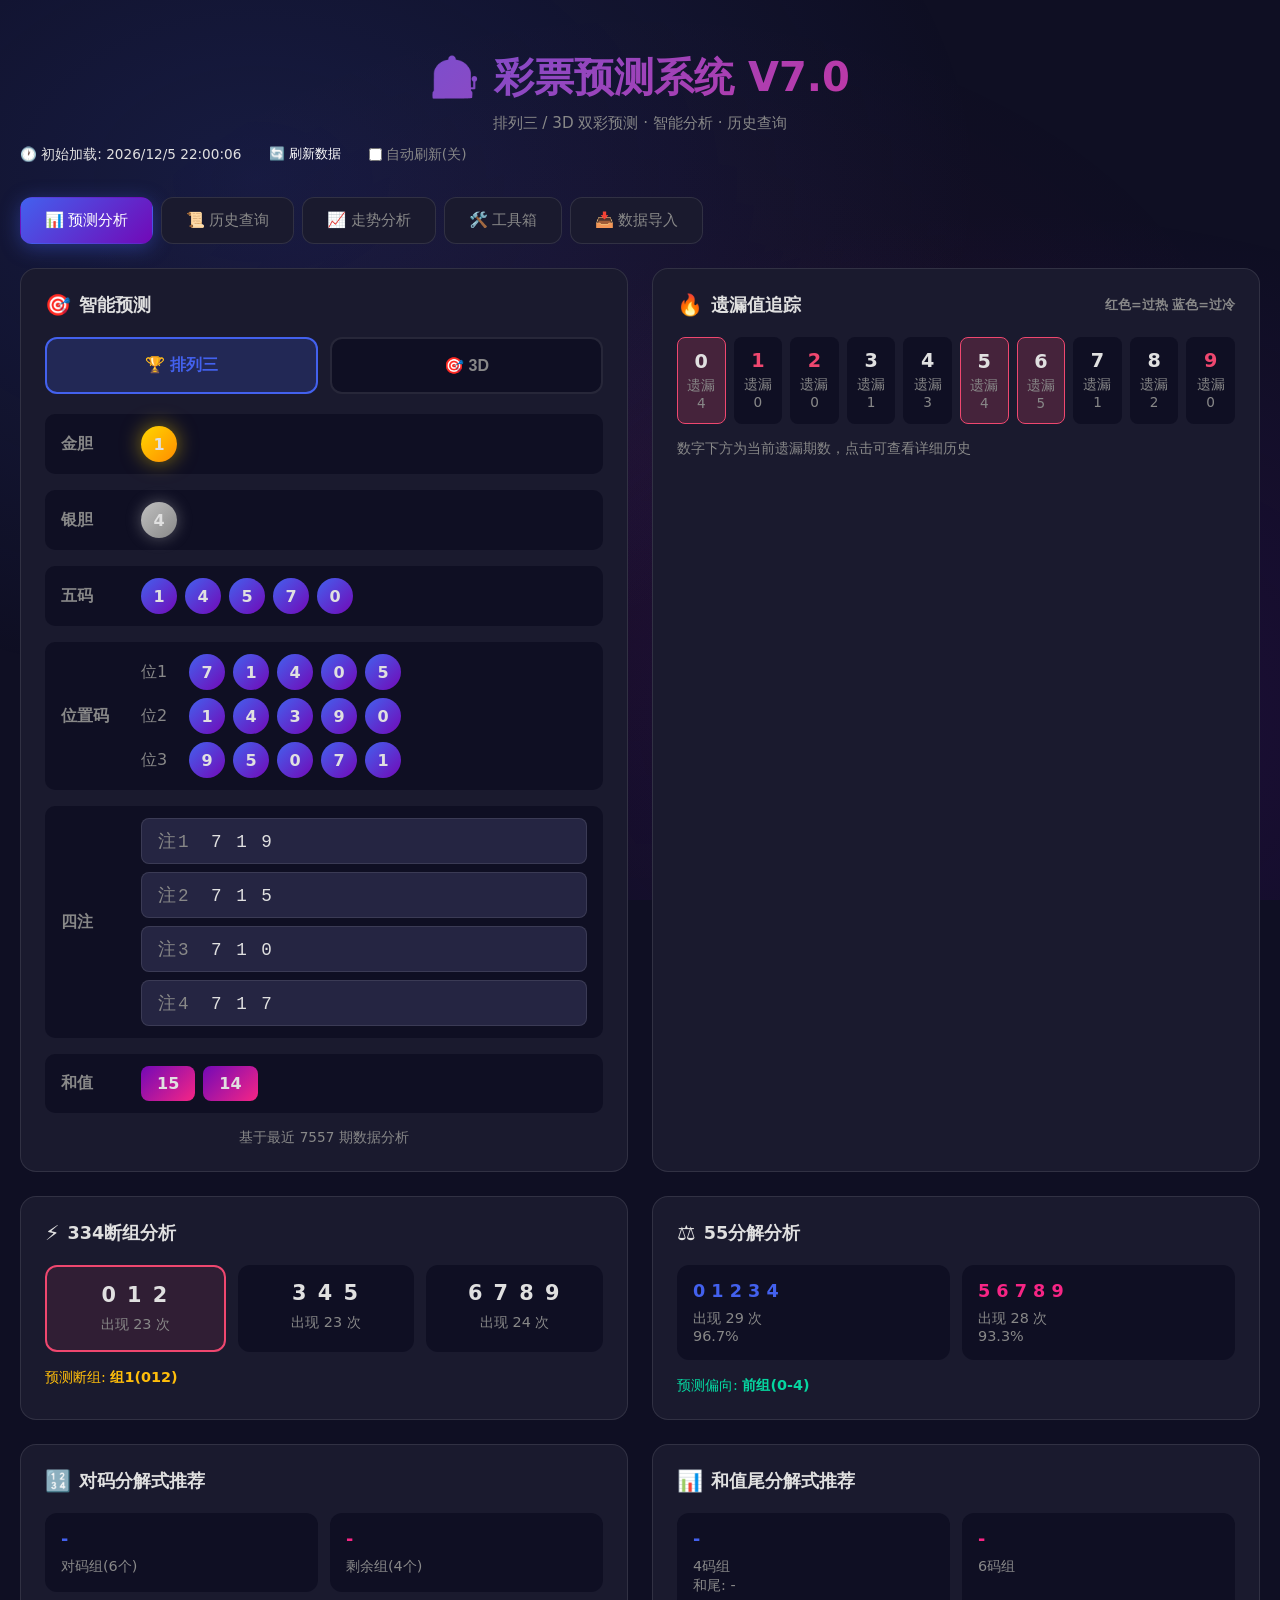
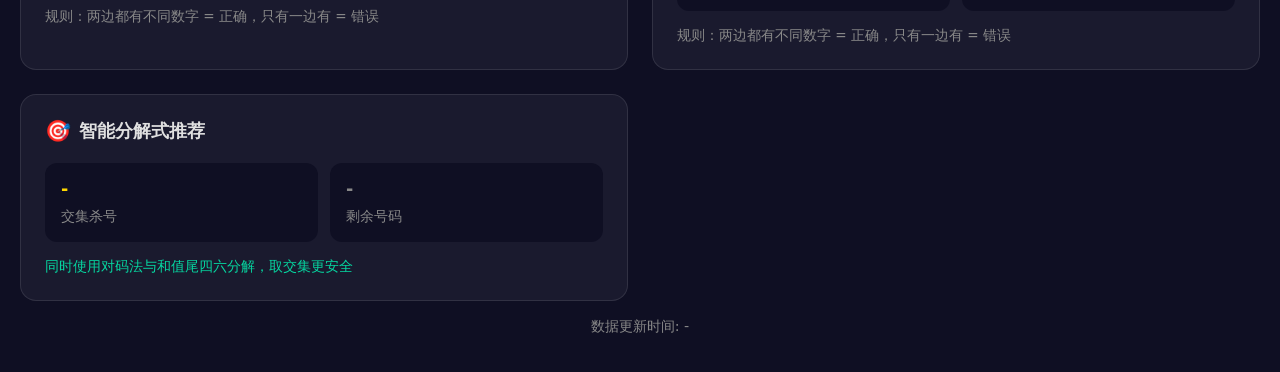
==== commit 4d53b7ae: "前端分解式卡片改名：智能分解式推荐等，优化组合规则对比" ====
--- a/index.html
+++ b/index.html
@@ -746,7 +746,7 @@
                 <div class="card">
                     <div class="card-title">
                         <span class="icon">🔢</span>
-                        对码法分解
+                        对码分解式推荐
                         <span id="duima-stability" style="font-size:0.8rem;margin-left:auto;font-weight:normal;"></span>
                     </div>
                     <div class="fenjie-visual" id="duimaVisual">
@@ -768,7 +768,7 @@
                 <div class="card">
                     <div class="card-title">
                         <span class="icon">📊</span>
-                        和值尾四六分解
+                        和值尾分解式推荐
                         <span id="sumtail-stability" style="font-size:0.8rem;margin-left:auto;font-weight:normal;"></span>
                     </div>
                     <div class="fenjie-visual" id="sumtailVisual">
@@ -791,7 +791,7 @@
                 <div class="card">
                     <div class="card-title">
                         <span class="icon">🎯</span>
-                        组合分解（推荐）
+                        智能分解式推荐
                         <span id="combined-stability" style="font-size:0.8rem;margin-left:auto;font-weight:normal;"></span>
                     </div>
                     <div class="fenjie-visual">
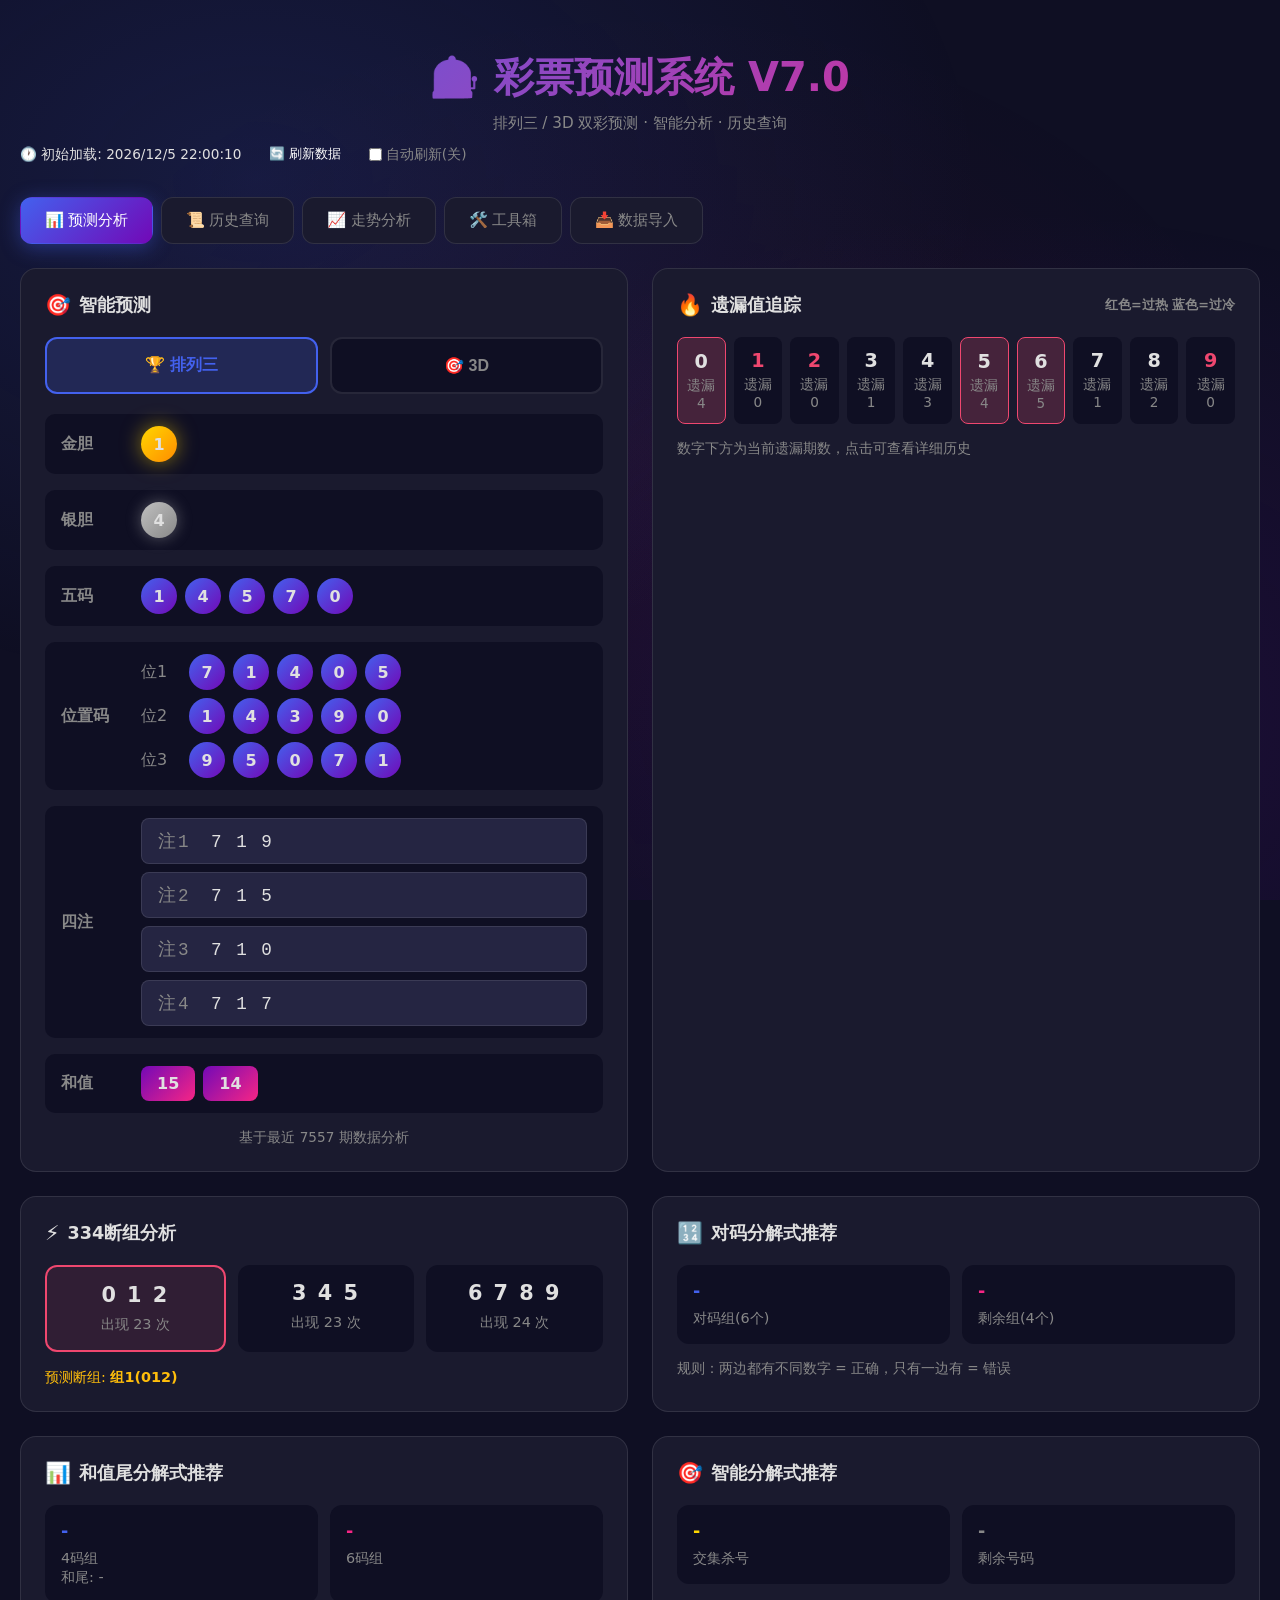
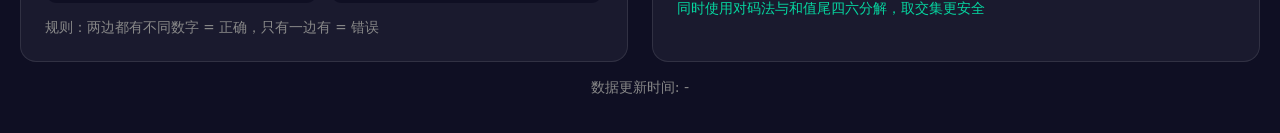
==== commit 72f62913: "移除55分解，保留更合理的分解式推荐" ====
--- a/index.html
+++ b/index.html
@@ -716,29 +716,6 @@
                     </div>
                     <p style="margin-top:16px;font-size:0.9rem;color:var(--warning);">
                         预测断组: <strong id="duanPredict">-</strong>
-                    </p>
-                </div>
-
-                <!-- 55分解 -->
-                <div class="card">
-                    <div class="card-title">
-                        <span class="icon">⚖️</span>
-                        55分解分析
-                    </div>
-                    <div class="fenjie-visual" id="fenjieVisual">
-                        <div class="fenjie-group">
-                            <div class="nums" style="color:var(--accent-1);">0 1 2 3 4</div>
-                            <div class="ratio">出现 <span id="fenjie-a-count">0</span> 次</div>
-                            <div class="ratio" id="fenjie-a-ratio">0%</div>
-                        </div>
-                        <div class="fenjie-group">
-                            <div class="nums" style="color:var(--accent-3);">5 6 7 8 9</div>
-                            <div class="ratio">出现 <span id="fenjie-b-count">0</span> 次</div>
-                            <div class="ratio" id="fenjie-b-ratio">0%</div>
-                        </div>
-                    </div>
-                    <p style="margin-top:16px;font-size:0.9rem;color:var(--success);">
-                        预测偏向: <strong id="fenjiePredict">-</strong>
                     </p>
                 </div>
 
@@ -1276,27 +1253,6 @@
             return { groups, predict };
         }
 
-        // 55分解分析
-        function analyze55(history, count = 30) {
-            let groupA = 0, groupB = 0;
-
-            const data = history.slice(0, count);
-            for (let item of data) {
-                const nums = [parseInt(item.num1), parseInt(item.num2), parseInt(item.num3)];
-                if (nums.some(n => n <= 4)) groupA++;
-                if (nums.some(n => n >= 5)) groupB++;
-            }
-
-            const predict = groupA > groupB ? '前组(0-4)' : '后组(5-9)';
-            return {
-                a: groupA,
-                b: groupB,
-                aRatio: (groupA / count * 100).toFixed(1),
-                bRatio: (groupB / count * 100).toFixed(1),
-                predict
-            };
-        }
-
         // 对码表
         const DUIMA_PAIRS = {
             '0': '5', '5': '0', '1': '6', '6': '1',
@@ -1465,10 +1421,7 @@
             // 5. 334断组
             const duan = analyze334(history);
 
-            // 6. 55分解
-            const fenjie = analyze55(history);
-
-            // 7. 遗漏值
+            // 6. 遗漏值
             const miss = analyzeMiss(history);
 
             return {
@@ -1479,7 +1432,6 @@
                 sums,
                 bets,
                 duan,
-                fenjie,
                 miss,
                 historyCount: history.length
             };
@@ -1564,9 +1516,6 @@
             // 更新334断组
             updateDuanVisual(result.duan);
 
-            // 更新55分解
-            updateFenJieVisual(result.fenjie);
-
             // 更新对码法
             const duima = analyzeDuima(history);
             const duimaStability = checkStability(history, 'duima');
@@ -1613,14 +1562,6 @@
                 const el = document.getElementById(`duan-${g}`);
                 el.classList.toggle('predict', g === duan.predict);
             });
-        }
-
-        function updateFenJieVisual(fenjie) {
-            document.getElementById('fenjie-a-count').textContent = fenjie.a;
-            document.getElementById('fenjie-b-count').textContent = fenjie.b;
-            document.getElementById('fenjie-a-ratio').textContent = fenjie.aRatio + '%';
-            document.getElementById('fenjie-b-ratio').textContent = fenjie.bRatio + '%';
-            document.getElementById('fenjiePredict').textContent = fenjie.predict;
         }
 
         function updateDuimaVisual(duima, stability) {
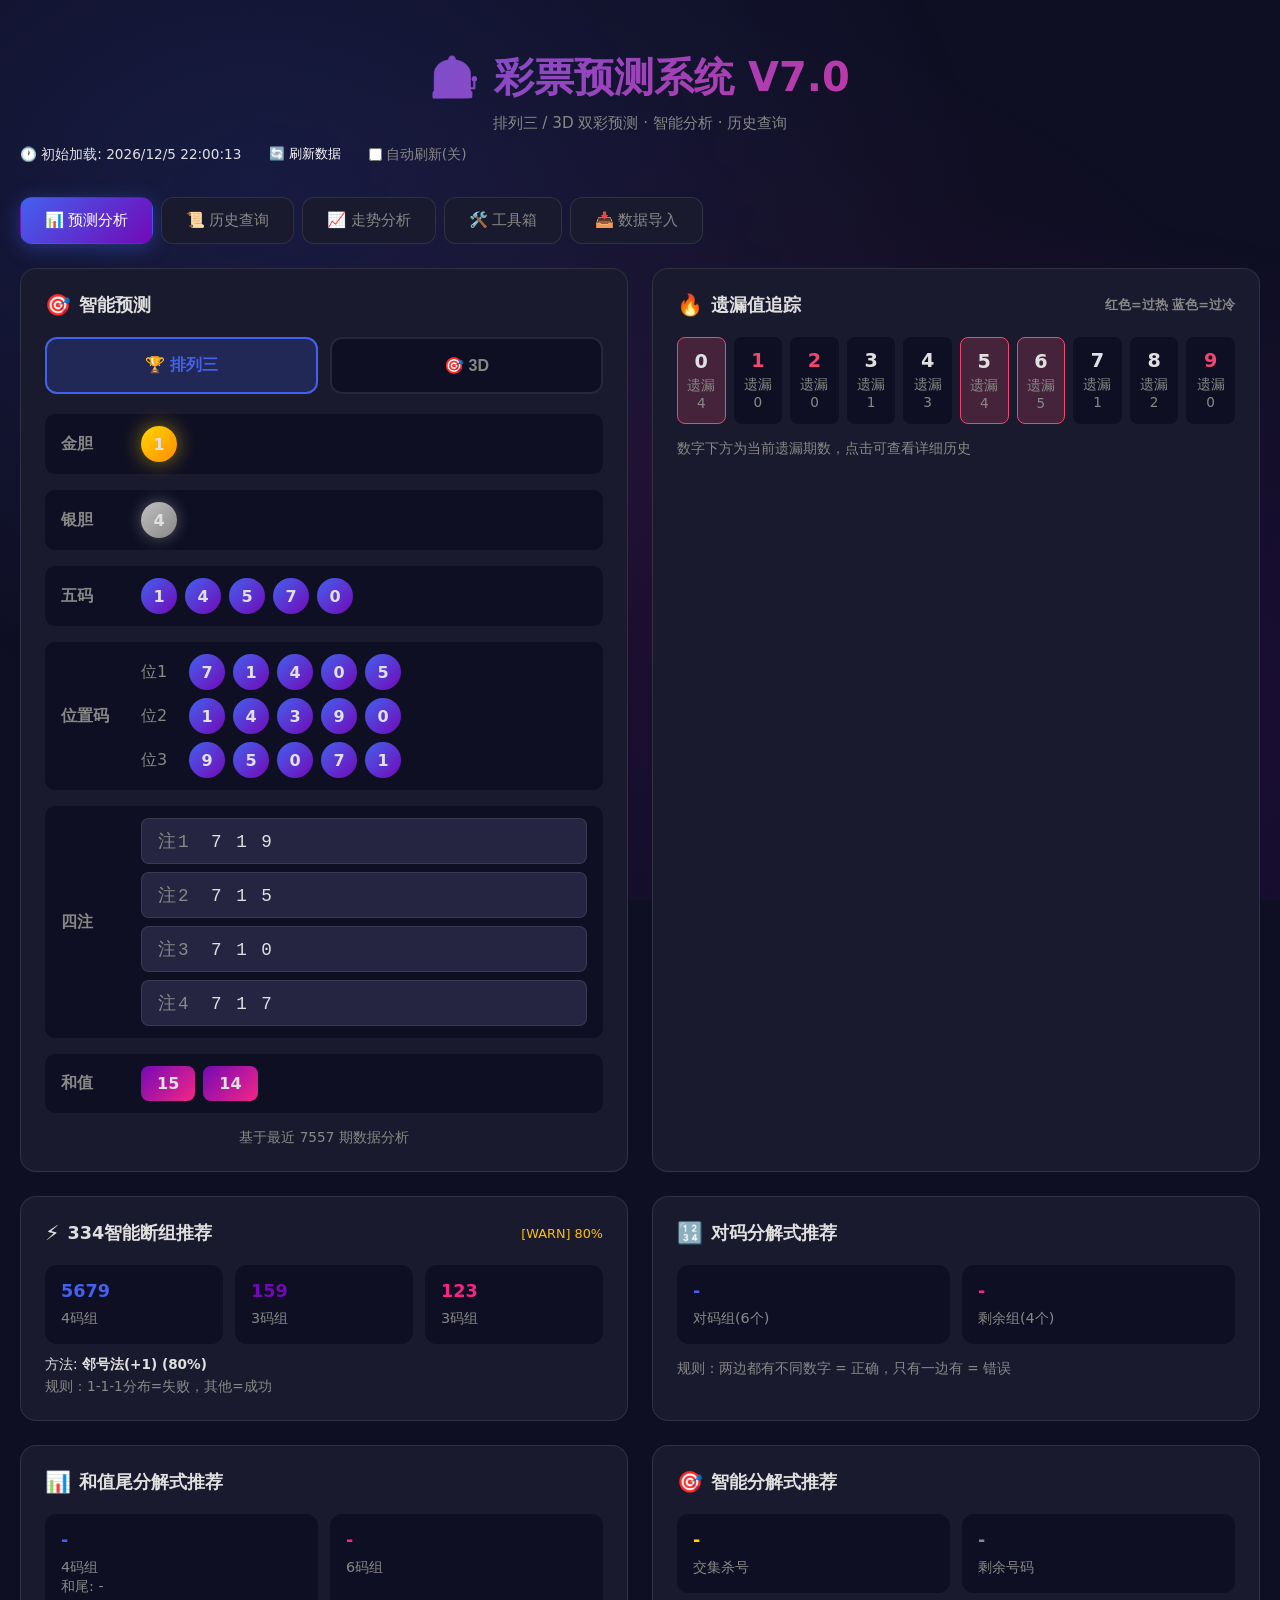
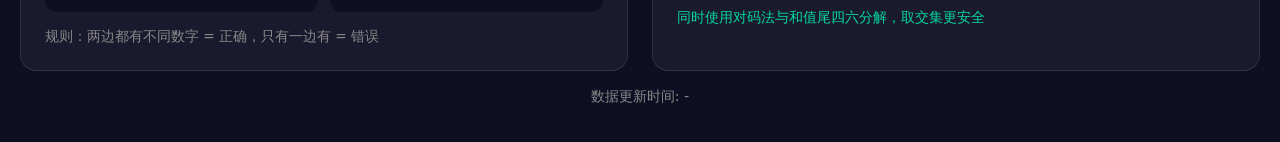
==== commit da1d0fba: "334断组方法重构：三种制作方法+智能推荐" ====
--- a/index.html
+++ b/index.html
@@ -698,24 +698,28 @@
                 <div class="card">
                     <div class="card-title">
                         <span class="icon">⚡</span>
-                        334断组分析
+                        334智能断组推荐
+                        <span id="duan-stability" style="font-size:0.8rem;margin-left:auto;font-weight:normal;"></span>
                     </div>
                     <div class="duan-visual" id="duanVisual">
-                        <div class="duan-group" id="duan-g1">
-                            <div class="nums">0 1 2</div>
-                            <div class="count">出现 <span id="duan-g1-count">0</span> 次</div>
+                        <div class="fenjie-group">
+                            <div class="nums" style="color:var(--accent-1);" id="duan-group4">-</div>
+                            <div class="ratio">4码组</div>
                         </div>
-                        <div class="duan-group" id="duan-g2">
-                            <div class="nums">3 4 5</div>
-                            <div class="count">出现 <span id="duan-g2-count">0</span> 次</div>
+                        <div class="fenjie-group">
+                            <div class="nums" style="color:var(--accent-2);" id="duan-group3a">-</div>
+                            <div class="ratio">3码组</div>
                         </div>
-                        <div class="duan-group" id="duan-g3">
-                            <div class="nums">6 7 8 9</div>
-                            <div class="count">出现 <span id="duan-g3-count">0</span> 次</div>
+                        <div class="fenjie-group">
+                            <div class="nums" style="color:var(--accent-3);" id="duan-group3b">-</div>
+                            <div class="ratio">3码组</div>
                         </div>
                     </div>
-                    <p style="margin-top:16px;font-size:0.9rem;color:var(--warning);">
-                        预测断组: <strong id="duanPredict">-</strong>
+                    <p style="margin-top:12px;font-size:0.85rem;">
+                        方法: <strong id="duan-method">-</strong>
+                    </p>
+                    <p style="margin-top:4px;font-size:0.85rem;color:var(--text-muted);">
+                        规则：1-1-1分布=失败，其他=成功
                     </p>
                 </div>
 
@@ -1231,28 +1235,6 @@
             return top;
         }
 
-        // 334断组分析
-        function analyze334(history, count = 30) {
-            const groups = {
-                g1: { nums: [0, 1, 2], count: 0 },
-                g2: { nums: [3, 4, 5], count: 0 },
-                g3: { nums: [6, 7, 8, 9], count: 0 }
-            };
-
-            const data = history.slice(0, count);
-            for (let item of data) {
-                const nums = [parseInt(item.num1), parseInt(item.num2), parseInt(item.num3)];
-                if (nums.some(n => groups.g1.nums.includes(n))) groups.g1.count++;
-                if (nums.some(n => groups.g2.nums.includes(n))) groups.g2.count++;
-                if (nums.some(n => groups.g3.nums.includes(n))) groups.g3.count++;
-            }
-
-            const predict = Object.entries(groups)
-                .sort((a, b) => a[1].count - b[1].count)[0][0];
-
-            return { groups, predict };
-        }
-
         // 对码表
         const DUIMA_PAIRS = {
             '0': '5', '5': '0', '1': '6', '6': '1',
@@ -1267,6 +1249,203 @@
             '3': {4: '3459', 6: '012678'}, '8': {4: '3459', 6: '012678'},
             '4': {4: '0456', 6: '123789'}, '9': {4: '0456', 6: '123789'}
         };
+
+        // 和跨合尾查表334断组表
+        const HEKUA_334_TABLE = {
+            '0': ['019', '2378', '456'], '5': ['019', '2378', '456'],
+            '1': ['012', '3489', '567'], '6': ['012', '3489', '567'],
+            '2': ['123', '0459', '678'], '7': ['123', '0459', '678'],
+            '3': ['234', '0156', '789'], '8': ['234', '0156', '789'],
+            '4': ['345', '1267', '089'], '9': ['345', '1267', '089']
+        };
+
+        // ========== 334断组方法 ==========
+
+        // 方法一：对码断组法
+        function make334Duima(lastNum) {
+            const duimaSet = new Set();
+            for (const d of lastNum) {
+                duimaSet.add(d);
+                duimaSet.add(DUIMA_PAIRS[d]);
+            }
+            const merged = Array.from(duimaSet).sort();
+
+            let g4, g3a, g3b;
+            if (merged.length === 4) {
+                // 刚好4个，作为第一组
+                g4 = merged.join('');
+                // 剩余6个用自然升序分两组
+                const remainingSet = new Set('0123456789'.split(''));
+                merged.forEach(d => remainingSet.delete(d));
+                const remaining = Array.from(remainingSet).sort();
+                g3a = remaining.slice(0, 3).join('');
+                g3b = remaining.slice(3).join('');
+            } else {
+                // 6个，选含奖号多的4个作为g4
+                // 剩余2个与另外4个组成g3a和g3b
+                const remainingSet = new Set('0123456789'.split(''));
+                merged.forEach(d => remainingSet.delete(d));
+                const remainingFromOther = Array.from(remainingSet).sort();
+
+                // g4取前4个（含奖号多的优先）
+                g4 = merged.slice(0, 4).join('');
+                // 剩余2个 + 另外4个 = 6个，分两组
+                const mergedRemaining = merged.slice(4);
+                const combinedRemaining = [...mergedRemaining, ...remainingFromOther].sort();
+                g3a = combinedRemaining.slice(0, 3).join('');
+                g3b = combinedRemaining.slice(3).join('');
+            }
+            return { g4, g3a, g3b, method: '对码断组法' };
+        }
+
+        // 方法二：和跨合尾查表法
+        function make334Hekua(lastNum) {
+            // 计算和值
+            const sum = parseInt(lastNum[0]) + parseInt(lastNum[1]) + parseInt(lastNum[2]);
+            // 计算跨度
+            const nums = lastNum.split('').map(Number).sort((a, b) => a - b);
+            const kuadu = nums[2] - nums[0];
+            // 和跨尾
+            const tail = String((sum + kuadu) % 10);
+            const groups = HEKUA_334_TABLE[tail];
+            return { g4: groups[1], g3a: groups[0], g3b: groups[2], method: '和跨查表法' };
+        }
+
+        // 计算均衡度（奇偶+大小）
+        function calcBalanceScore(g4, g3a, g3b) {
+            const allGroups = [g4.split(''), g3a.split(''), g3b.split('')];
+            let score = 0;
+
+            for (const group of allGroups) {
+                const odd = group.filter(d => parseInt(d) % 2 === 1).length;
+                const even = group.length - odd;
+                // 奇偶均衡：2:1或1:2得1分，3:0或0:3得0分
+                if ((odd === 2 && even === 1) || (odd === 1 && even === 2)) score++;
+                else if (odd === 3 || even === 3) score += 0;
+
+                // 大小均衡：0-4为小，5-9为大
+                const small = group.filter(d => parseInt(d) <= 4).length;
+                const big = group.length - small;
+                if ((small === 2 && big === 1) || (small === 1 && big === 2)) score++;
+                else if (small === 3 || big === 3) score += 0;
+            }
+            return score;
+        }
+
+        // 方法三：奖号邻号法（追热法）
+        function make334Linhao(lastNum) {
+            const nums = lastNum.split('').map(Number);
+
+            // 生成全部+1和全部-1的邻号
+            const plus1 = nums.map(n => (n + 1) % 10).sort();
+            const minus1 = nums.map(n => (n + 9) % 10).sort();
+
+            // 去重取3个
+            const plus1Set = [...new Set(plus1)];
+            const minus1Set = [...new Set(minus1)];
+
+            const g3a_plus = plus1Set.slice(0, 3).sort().join('');
+            const g3a_minus = minus1Set.slice(0, 3).sort().join('');
+
+            // 计算均衡度选择更好的方案
+            const remainingSet = new Set('0123456789'.split('').map(Number));
+            nums.forEach(n => remainingSet.delete(n));
+
+            // 方案A：+1邻号
+            const remainingA = Array.from(remainingSet).sort();
+            const g3bA = remainingA.slice(0, 3).join('');
+            const g4A = remainingA.slice(3).join('');
+            const scoreA = calcBalanceScore(lastNum, g3a_plus, g3bA);
+
+            // 方案B：-1邻号
+            const remainingB = Array.from(remainingSet).sort();
+            const g3bB = remainingB.slice(0, 3).join('');
+            const g4B = remainingB.slice(3).join('');
+            const scoreB = calcBalanceScore(lastNum, g3a_minus, g3bB);
+
+            if (scoreA >= scoreB) {
+                return { g4: g4A, g3a: g3a_plus, g3b: g3bA, method: '邻号法(+1)' };
+            } else {
+                return { g4: g4B, g3a: g3a_minus, g3b: g3bB, method: '邻号法(-1)' };
+            }
+        }
+
+        // 检查334断组是否正确（不是1-1-1分布即为正确）
+        function check334Correct(resultNum, g4, g3a, g3b) {
+            const uniqueDigits = new Set(resultNum);
+            let in4 = 0, in3a = 0, in3b = 0;
+
+            for (const d of uniqueDigits) {
+                if (g4.includes(d)) in4++;
+                if (g3a.includes(d)) in3a++;
+                if (g3b.includes(d)) in3b++;
+            }
+
+            // 1-1-1分布 = 失败
+            if (in4 === 1 && in3a === 1 && in3b === 1) return false;
+            return true;
+        }
+
+        // 回测某方法的正确率
+        function backtest334Method(history, methodFn, periods = 30) {
+            if (history.length < periods + 1) return { rate: 0, stable: false, correct: 0, total: 0 };
+
+            let correct = 0;
+            for (let i = 0; i < periods; i++) {
+                const lastNum = history[i + 1].num1 + history[i + 1].num2 + history[i + 1].num3;
+                const resultNum = history[i].num1 + history[i].num2 + history[i].num3;
+
+                const { g4, g3a, g3b } = methodFn(lastNum);
+                if (check334Correct(resultNum, g4, g3a, g3b)) correct++;
+            }
+
+            const rate = (correct / periods * 100).toFixed(1);
+            return {
+                rate: parseFloat(rate),
+                stable: parseFloat(rate) >= 85,
+                correct,
+                total: periods
+            };
+        }
+
+        // 334断组分析（返回推荐结果）
+        function analyze334(history) {
+            if (history.length < 2) {
+                return { g4: '-', g3a: '-', g3b: '-', method: '-', rate: 0, stable: false };
+            }
+
+            const lastNum = history[0].num1 + history[0].num2 + history[0].num3;
+
+            // 生成三种断组
+            const duima = make334Duima(lastNum);
+            const hekua = make334Hekua(lastNum);
+            const linhao = make334Linhao(lastNum);
+
+            // 回测正确率
+            const duimaStats = backtest334Method(history.slice(), make334Duima);
+            const hekuaStats = backtest334Method(history.slice(), make334Hekua);
+            const linhaoStats = backtest334Method(history.slice(), make334Linhao);
+
+            // 选正确率最高的
+            const methods = [
+                { name: '对码断组法', ...duima, ...duimaStats },
+                { name: '和跨查表法', ...hekua, ...hekuaStats },
+                { name: '邻号法', ...linhao, ...linhaoStats }
+            ];
+
+            methods.sort((a, b) => b.rate - a.rate);
+            const best = methods[0];
+
+            return {
+                g4: best.g4,
+                g3a: best.g3a,
+                g3b: best.g3b,
+                method: best.method + ' (' + best.rate + '%)',
+                rate: best.rate,
+                stable: best.stable,
+                allMethods: methods
+            };
+        }
 
         // 获取对码分解组
         function getDuimaGroup(lastNum) {
@@ -1550,18 +1729,22 @@
         }
 
         function updateDuanVisual(duan) {
-            document.getElementById('duan-g1-count').textContent = duan.groups.g1.count;
-            document.getElementById('duan-g2-count').textContent = duan.groups.g2.count;
-            document.getElementById('duan-g3-count').textContent = duan.groups.g3.count;
-
-            const predictMap = { g1: '组1(012)', g2: '组2(345)', g3: '组3(6789)' };
-            document.getElementById('duanPredict').textContent = predictMap[duan.predict];
-
-            // 高亮预测断组
-            ['g1', 'g2', 'g3'].forEach(g => {
-                const el = document.getElementById(`duan-${g}`);
-                el.classList.toggle('predict', g === duan.predict);
-            });
+            document.getElementById('duan-group4').textContent = duan ? duan.g4 : '-';
+            document.getElementById('duan-group3a').textContent = duan ? duan.g3a : '-';
+            document.getElementById('duan-group3b').textContent = duan ? duan.g3b : '-';
+            document.getElementById('duan-method').textContent = duan ? duan.method : '-';
+
+            // 稳定度显示
+            const stabilityEl = document.getElementById('duan-stability');
+            if (duan && duan.rate > 0) {
+                if (duan.stable) {
+                    stabilityEl.innerHTML = `<span style="color:var(--success);">[OK] ${duan.rate}% 稳定</span>`;
+                } else {
+                    stabilityEl.innerHTML = `<span style="color:var(--warning);">[WARN] ${duan.rate}%</span>`;
+                }
+            } else {
+                stabilityEl.textContent = '';
+            }
         }
 
         function updateDuimaVisual(duima, stability) {
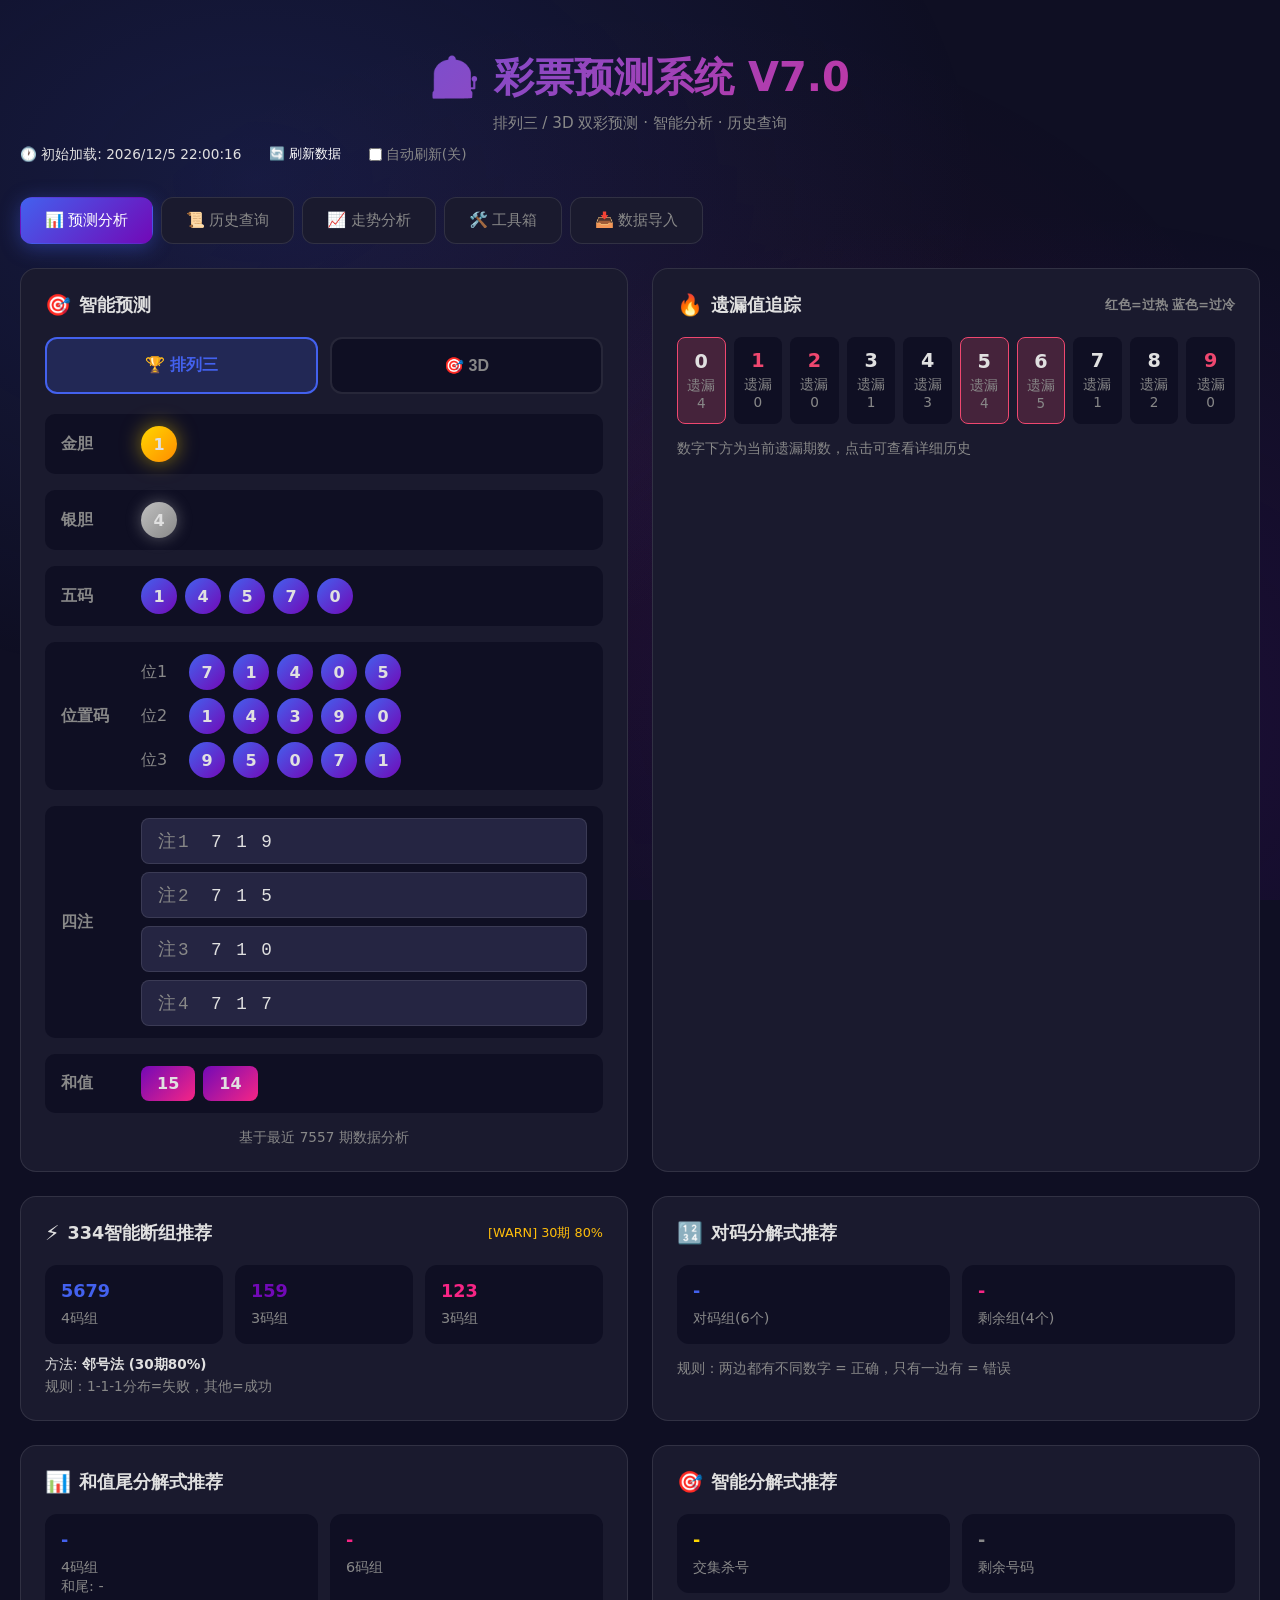
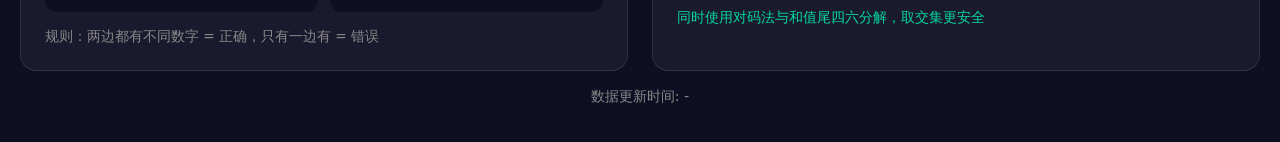
==== commit db65751d: "feat: 334断组回测准确率显示优化，标注30期准确率" ====
--- a/index.html
+++ b/index.html
@@ -1440,7 +1440,7 @@
                 g4: best.g4,
                 g3a: best.g3a,
                 g3b: best.g3b,
-                method: best.method + ' (' + best.rate + '%)',
+                method: best.name + ' (30期' + best.rate + '%)',
                 rate: best.rate,
                 stable: best.stable,
                 allMethods: methods
@@ -1734,13 +1734,13 @@
             document.getElementById('duan-group3b').textContent = duan ? duan.g3b : '-';
             document.getElementById('duan-method').textContent = duan ? duan.method : '-';
 
-            // 稳定度显示
+            // 稳定度显示 - 明确标注30期准确率
             const stabilityEl = document.getElementById('duan-stability');
             if (duan && duan.rate > 0) {
                 if (duan.stable) {
-                    stabilityEl.innerHTML = `<span style="color:var(--success);">[OK] ${duan.rate}% 稳定</span>`;
+                    stabilityEl.innerHTML = `<span style="color:var(--success);">[OK] 30期 ${duan.rate}%</span>`;
                 } else {
-                    stabilityEl.innerHTML = `<span style="color:var(--warning);">[WARN] ${duan.rate}%</span>`;
+                    stabilityEl.innerHTML = `<span style="color:var(--warning);">[WARN] 30期 ${duan.rate}%</span>`;
                 }
             } else {
                 stabilityEl.textContent = '';
@@ -1754,9 +1754,9 @@
             const stabilityEl = document.getElementById('duima-stability');
             if (stability && stability.total > 0) {
                 if (stability.stable) {
-                    stabilityEl.innerHTML = `<span style="color:var(--success);">[OK] ${stability.rate}% 稳定</span>`;
+                    stabilityEl.innerHTML = `<span style="color:var(--success);">[OK] 30期 ${stability.rate}%</span>`;
                 } else {
-                    stabilityEl.innerHTML = `<span style="color:var(--warning);">[WARN] ${stability.rate}% 谨慎使用</span>`;
+                    stabilityEl.innerHTML = `<span style="color:var(--warning);">[WARN] 30期 ${stability.rate}%</span>`;
                 }
             } else {
                 stabilityEl.textContent = '';
@@ -1771,9 +1771,9 @@
             const stabilityEl = document.getElementById('sumtail-stability');
             if (stability && stability.total > 0) {
                 if (stability.stable) {
-                    stabilityEl.innerHTML = `<span style="color:var(--success);">[OK] ${stability.rate}% 稳定</span>`;
+                    stabilityEl.innerHTML = `<span style="color:var(--success);">[OK] 30期 ${stability.rate}%</span>`;
                 } else {
-                    stabilityEl.innerHTML = `<span style="color:var(--warning);">[WARN] ${stability.rate}% 谨慎使用</span>`;
+                    stabilityEl.innerHTML = `<span style="color:var(--warning);">[WARN] 30期 ${stability.rate}%</span>`;
                 }
             } else {
                 stabilityEl.textContent = '';
@@ -1838,7 +1838,7 @@
             document.getElementById('combined-remaining').textContent = remaining;
             document.getElementById('combined-desc').textContent = recommendDesc;
 
-            // 稳定度显示
+            // 稳定度显示 - 明确标注30期准确率
             const stabilityEl = document.getElementById('combined-stability');
             const displayRate = recommendedMethod === 'combined' ? combinedStability.rate :
                                 recommendedMethod === 'duima' ? duimaStability.rate : sumtailStability.rate;
@@ -1847,9 +1847,9 @@
 
             if (combinedStability.total > 0) {
                 if (isStable) {
-                    stabilityEl.innerHTML = `<span style="color:var(--success);">[OK] ${displayRate}% 稳定</span>`;
+                    stabilityEl.innerHTML = `<span style="color:var(--success);">[OK] 30期 ${displayRate}%</span>`;
                 } else {
-                    stabilityEl.innerHTML = `<span style="color:var(--warning);">[WARN] ${displayRate}%</span>`;
+                    stabilityEl.innerHTML = `<span style="color:var(--warning);">[WARN] 30期 ${displayRate}%</span>`;
                 }
             } else {
                 stabilityEl.textContent = '';
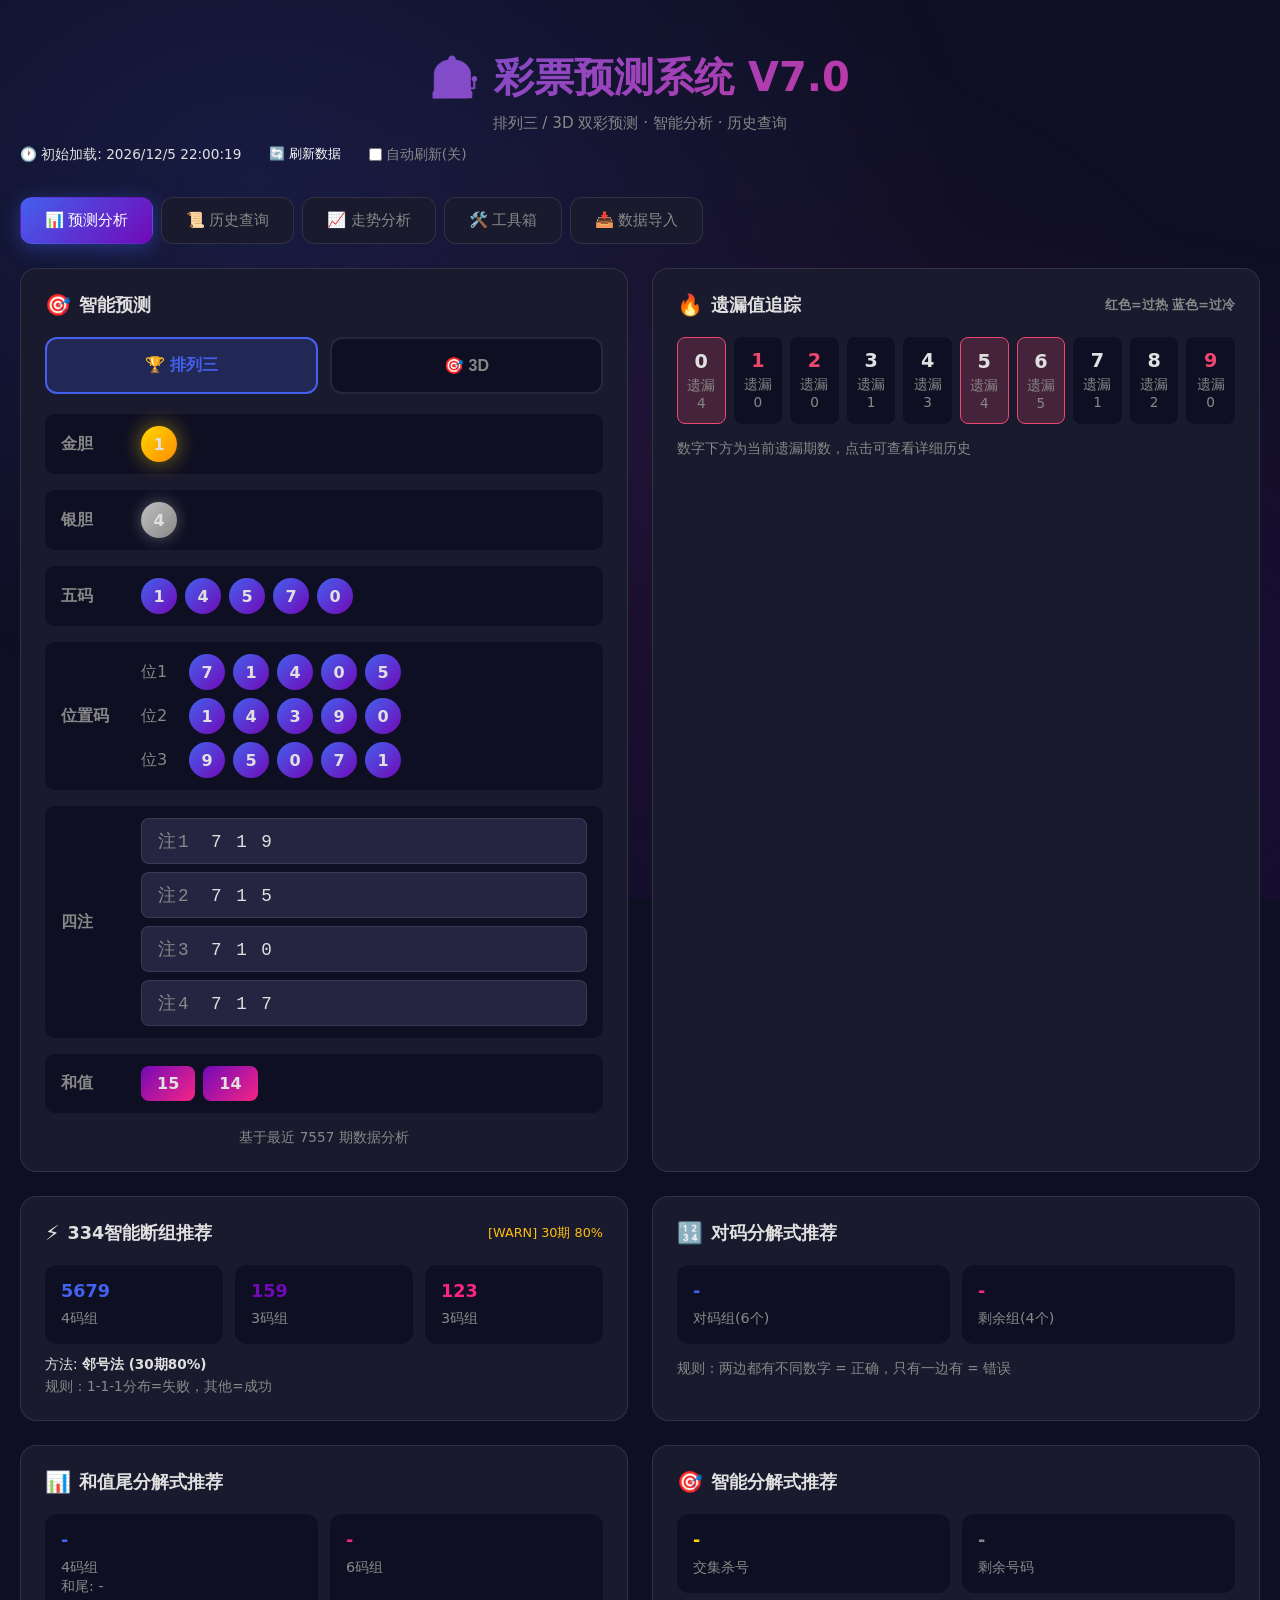
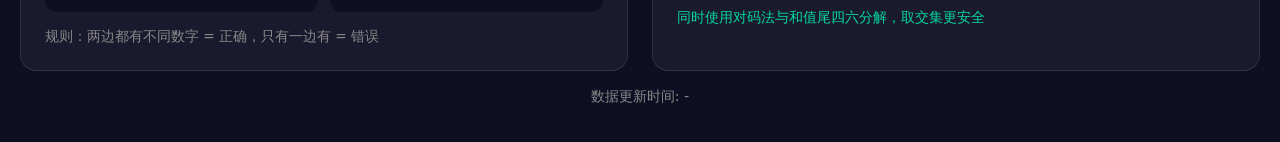
==== commit 70e3bd62: "fix: 修复邻号法对组三号码的bug，避免组内数字不足或重复" ====
--- a/index.html
+++ b/index.html
@@ -1337,15 +1337,28 @@
             const nums = lastNum.split('').map(Number);
 
             // 生成全部+1和全部-1的邻号
-            const plus1 = nums.map(n => (n + 1) % 10).sort();
-            const minus1 = nums.map(n => (n + 9) % 10).sort();
-
-            // 去重取3个
-            const plus1Set = [...new Set(plus1)];
-            const minus1Set = [...new Set(minus1)];
-
-            const g3a_plus = plus1Set.slice(0, 3).sort().join('');
-            const g3a_minus = minus1Set.slice(0, 3).sort().join('');
+            const plus1 = nums.map(n => (n + 1) % 10);
+            const minus1 = nums.map(n => (n + 9) % 10);
+
+            // 去重并取前3个（不足3个则用其他数字补充）
+            const plus1Unique = [...new Set(plus1)].sort();
+            const minus1Unique = [...new Set(minus1)].sort();
+
+            // 如果邻号去重后不足3个，从剩余数字补充
+            const remainingAll = '0123456789'.split('').map(Number);
+            const numsSet = new Set(nums);
+            const supplementPool = remainingAll.filter(n => !numsSet.has(n) && !plus1Unique.includes(n));
+
+            // 确保 g3a 有3个数字
+            while (plus1Unique.length < 3 && supplementPool.length > 0) {
+                plus1Unique.push(supplementPool.shift());
+            }
+            while (minus1Unique.length < 3 && supplementPool.length > 0) {
+                minus1Unique.push(supplementPool.shift());
+            }
+
+            const g3a_plus = plus1Unique.slice(0, 3).sort().join('');
+            const g3a_minus = minus1Unique.slice(0, 3).sort().join('');
 
             // 计算均衡度选择更好的方案
             const remainingSet = new Set('0123456789'.split('').map(Number));
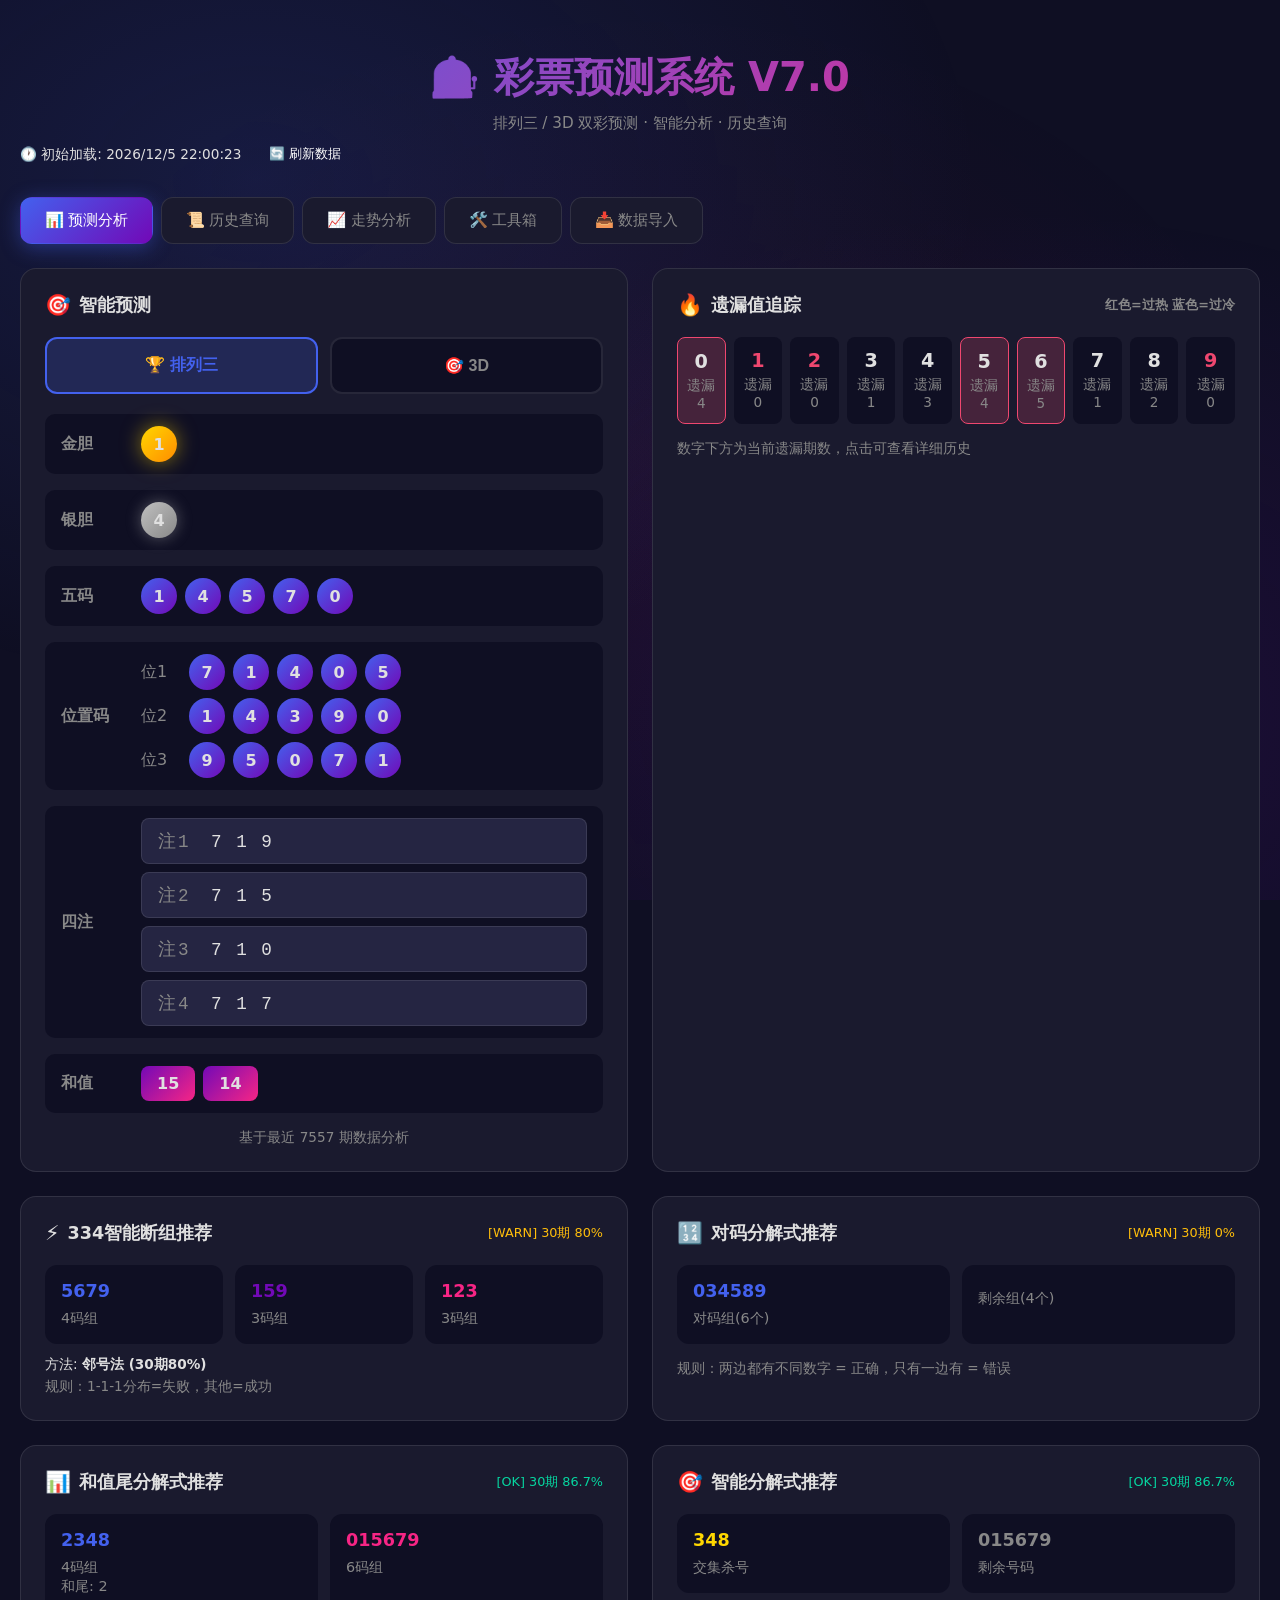
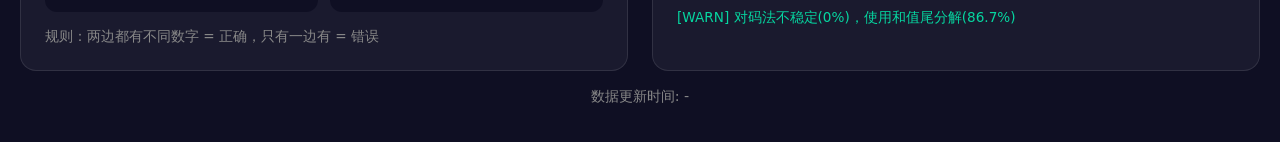
==== commit 76d372cf: "fix: 修复分解式未更新bug，移除前端60秒自动刷新" ====
--- a/index.html
+++ b/index.html
@@ -640,10 +640,6 @@
             <div style="display:flex;align-items:center;gap:16px;margin-top:8px;font-size:0.85rem;">
                 <span id="updateTime" style="color:var(--accent);">🕐 加载中...</span>
                 <button onclick="refreshData()" style="background:var(--primary);color:white;border:none;padding:4px 12px;border-radius:6px;cursor:pointer;font-size:0.8rem;">🔄 刷新数据</button>
-                <label style="display:flex;align-items:center;gap:4px;color:var(--text-muted);cursor:pointer;">
-                    <input type="checkbox" id="autoRefresh" onchange="toggleAutoRefresh()" style="cursor:pointer;">
-                    <span id="autoRefreshLabel">自动刷新(关)</span>
-                </label>
             </div>
         </header>
 
@@ -1064,7 +1060,6 @@
         };
         let favorites = [];
         let currentType = 'pl3';
-        let autoRefreshInterval = null;
         let lastUpdateTime = null;
 
         // 刷新数据
@@ -1113,22 +1108,6 @@
                 .catch(() => console.log('服务器数据加载失败'));
         }
 
-        // 自动刷新开关
-        function toggleAutoRefresh() {
-            const checkbox = document.getElementById('autoRefresh');
-            const label = document.getElementById('autoRefreshLabel');
-            if (checkbox.checked) {
-                autoRefreshInterval = setInterval(refreshData, 60000); // 每60秒
-                label.textContent = '自动刷新(开)';
-            } else {
-                if (autoRefreshInterval) {
-                    clearInterval(autoRefreshInterval);
-                    autoRefreshInterval = null;
-                }
-                label.textContent = '自动刷新(关)';
-            }
-        }
-
         // ==================== 预测算法 ====================
 
         // 计算和值
@@ -1709,17 +1688,18 @@
             updateDuanVisual(result.duan);
 
             // 更新对码法
-            const duima = analyzeDuima(history);
-            const duimaStability = checkStability(history, 'duima');
+            const duimaHistory = allData[type];
+            const duima = analyzeDuima(duimaHistory);
+            const duimaStability = checkStability(duimaHistory, 'duima');
             updateDuimaVisual(duima, duimaStability);
 
             // 更新和值尾分解
-            const sumtail = analyzeSumTail(history);
-            const sumtailStability = checkStability(history, 'sumtail');
+            const sumtail = analyzeSumTail(duimaHistory);
+            const sumtailStability = checkStability(duimaHistory, 'sumtail');
             updateSumTailVisual(sumtail, sumtailStability);
 
             // 更新组合分解
-            updateCombinedVisual(history);
+            updateCombinedVisual(duimaHistory);
         }
 
         function updateMissGrid(miss) {
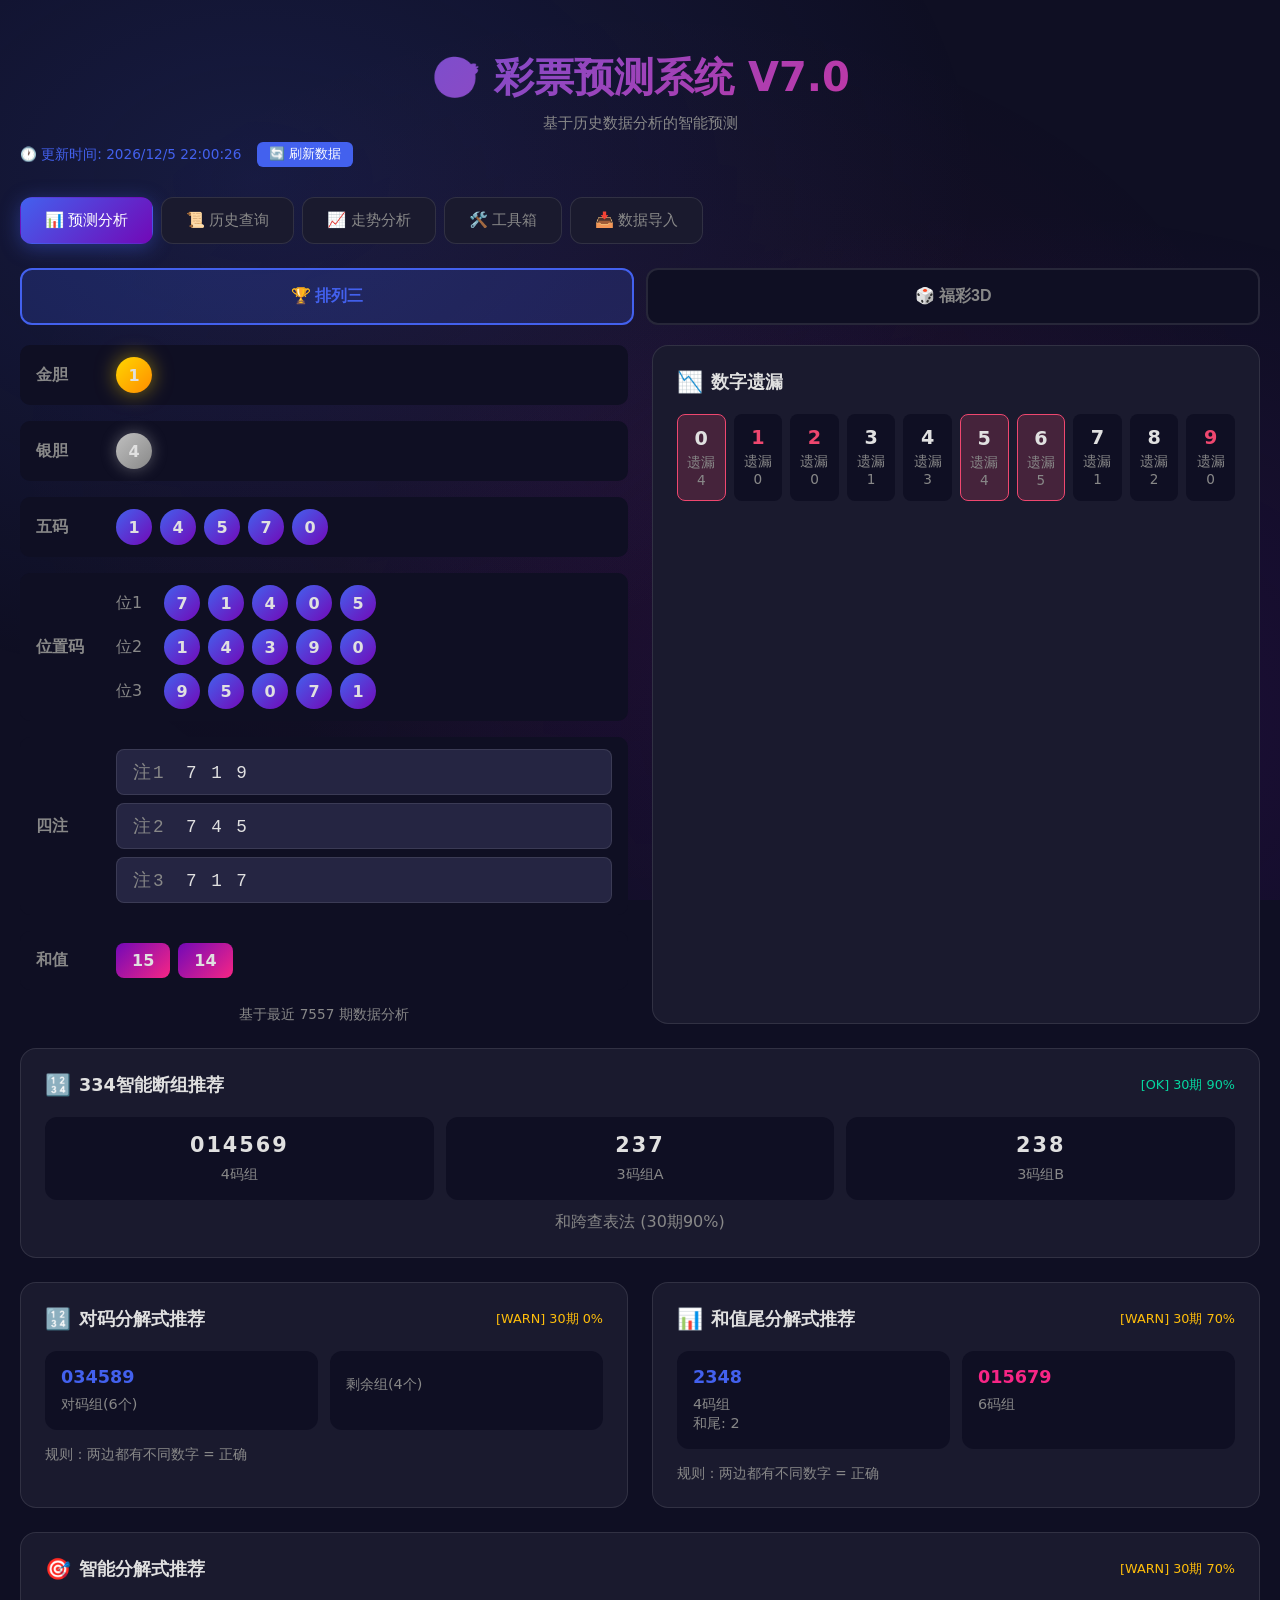
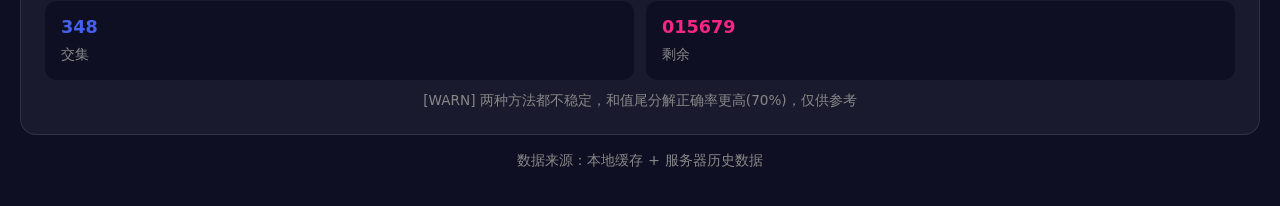
==== commit 4e633194: "feat: 用模块化版本替换原版index.html（V7.0）" ====
--- a/index.html
+++ b/index.html
@@ -4,642 +4,16 @@
     <meta charset="UTF-8">
     <meta name="viewport" content="width=device-width, initial-scale=1.0">
     <title>彩票预测系统 V7.0</title>
-    <style>
-        :root {
-            --bg-dark: #0f0f23;
-            --bg-card: #1a1a2e;
-            --bg-card-hover: #252542;
-            --accent-1: #4361ee;
-            --accent-2: #7209b7;
-            --accent-3: #f72585;
-            --gold: #ffd700;
-            --silver: #c0c0c0;
-            --success: #06d6a0;
-            --warning: #ffbe0b;
-            --danger: #ef476f;
-            --text: #e0e0e0;
-            --text-muted: #888;
-            --border: rgba(255,255,255,0.1);
-        }
-
-        * {
-            margin: 0;
-            padding: 0;
-            box-sizing: border-box;
-        }
-
-        body {
-            font-family: 'Segoe UI', system-ui, -apple-system, sans-serif;
-            background: var(--bg-dark);
-            color: var(--text);
-            min-height: 100vh;
-            overflow-x: hidden;
-        }
-
-        /* 背景动画 */
-        body::before {
-            content: '';
-            position: fixed;
-            top: 0;
-            left: 0;
-            width: 100%;
-            height: 100%;
-            background:
-                radial-gradient(ellipse at 20% 20%, rgba(67, 97, 238, 0.15) 0%, transparent 50%),
-                radial-gradient(ellipse at 80% 80%, rgba(114, 9, 183, 0.15) 0%, transparent 50%),
-                radial-gradient(ellipse at 50% 50%, rgba(247, 37, 133, 0.05) 0%, transparent 70%);
-            pointer-events: none;
-            z-index: -1;
-        }
-
-        .container {
-            max-width: 1400px;
-            margin: 0 auto;
-            padding: 20px;
-        }
-
-        /* 头部 */
-        header {
-            text-align: center;
-            padding: 30px 0;
-        }
-
-        header h1 {
-            font-size: 2.5rem;
-            font-weight: 700;
-            background: linear-gradient(135deg, var(--accent-1), var(--accent-3));
-            -webkit-background-clip: text;
-            -webkit-text-fill-color: transparent;
-            background-clip: text;
-            margin-bottom: 8px;
-        }
-
-        header p {
-            color: var(--text-muted);
-            font-size: 0.95rem;
-        }
-
-        /* 标签页 */
-        .tabs {
-            display: flex;
-            gap: 8px;
-            margin-bottom: 24px;
-            flex-wrap: wrap;
-        }
-
-        .tab-btn {
-            padding: 12px 24px;
-            background: var(--bg-card);
-            border: 1px solid var(--border);
-            border-radius: 12px;
-            color: var(--text-muted);
-            cursor: pointer;
-            font-size: 0.95rem;
-            font-weight: 500;
-            transition: all 0.3s ease;
-        }
-
-        .tab-btn:hover {
-            background: var(--bg-card-hover);
-            color: var(--text);
-        }
-
-        .tab-btn.active {
-            background: linear-gradient(135deg, var(--accent-1), var(--accent-2));
-            color: white;
-            border-color: transparent;
-            box-shadow: 0 4px 20px rgba(67, 97, 238, 0.4);
-        }
-
-        .tab-content {
-            display: none;
-        }
-
-        .tab-content.active {
-            display: block;
-        }
-
-        /* 主网格 */
-        .main-grid {
-            display: grid;
-            grid-template-columns: 1fr 1fr;
-            gap: 24px;
-        }
-
-        @media (max-width: 900px) {
-            .main-grid {
-                grid-template-columns: 1fr;
-            }
-        }
-
-        /* 卡片 */
-        .card {
-            background: var(--bg-card);
-            border: 1px solid var(--border);
-            border-radius: 16px;
-            padding: 24px;
-            transition: all 0.3s ease;
-        }
-
-        .card:hover {
-            border-color: rgba(255,255,255,0.2);
-            transform: translateY(-2px);
-        }
-
-        .card-title {
-            font-size: 1.1rem;
-            font-weight: 600;
-            margin-bottom: 20px;
-            display: flex;
-            align-items: center;
-            gap: 8px;
-        }
-
-        .card-title .icon {
-            font-size: 1.3rem;
-        }
-
-        /* 彩票类型选择 */
-        .lottery-selector {
-            display: flex;
-            gap: 12px;
-            margin-bottom: 20px;
-        }
-
-        .lottery-btn {
-            flex: 1;
-            padding: 16px;
-            background: var(--bg-dark);
-            border: 2px solid var(--border);
-            border-radius: 12px;
-            color: var(--text-muted);
-            cursor: pointer;
-            font-weight: 600;
-            font-size: 1rem;
-            transition: all 0.3s ease;
-        }
-
-        .lottery-btn:hover {
-            border-color: var(--accent-1);
-        }
-
-        .lottery-btn.active {
-            border-color: var(--accent-1);
-            background: rgba(67, 97, 238, 0.2);
-            color: var(--accent-1);
-        }
-
-        /* 预测结果 */
-        .prediction-result {
-            margin-top: 20px;
-        }
-
-        .result-row {
-            display: flex;
-            align-items: center;
-            margin-bottom: 16px;
-            padding: 12px 16px;
-            background: var(--bg-dark);
-            border-radius: 10px;
-        }
-
-        .result-label {
-            width: 80px;
-            font-weight: 600;
-            color: var(--text-muted);
-        }
-
-        .result-value {
-            flex: 1;
-            display: flex;
-            gap: 8px;
-            flex-wrap: wrap;
-        }
-
-        .num-ball {
-            width: 36px;
-            height: 36px;
-            display: flex;
-            align-items: center;
-            justify-content: center;
-            background: linear-gradient(135deg, var(--accent-1), var(--accent-2));
-            border-radius: 50%;
-            font-weight: 700;
-            font-size: 1rem;
-        }
-
-        .num-ball.gold {
-            background: linear-gradient(135deg, var(--gold), #ff8c00);
-            box-shadow: 0 0 20px rgba(255, 215, 0, 0.5);
-        }
-
-        .num-ball.silver {
-            background: linear-gradient(135deg, var(--silver), #888);
-            box-shadow: 0 0 15px rgba(192, 192, 192, 0.4);
-        }
-
-        .sum-box {
-            padding: 8px 16px;
-            background: linear-gradient(135deg, var(--accent-2), var(--accent-3));
-            border-radius: 8px;
-            font-weight: 700;
-        }
-
-        .bet-number {
-            padding: 10px 16px;
-            background: var(--bg-card-hover);
-            border: 1px solid var(--border);
-            border-radius: 8px;
-            font-family: monospace;
-            font-size: 1.1rem;
-            letter-spacing: 2px;
-        }
-
-        /* 历史表格 */
-        .history-table {
-            width: 100%;
-            border-collapse: collapse;
-            margin-top: 16px;
-        }
-
-        .history-table th,
-        .history-table td {
-            padding: 12px;
-            text-align: center;
-            border-bottom: 1px solid var(--border);
-        }
-
-        .history-table th {
-            background: var(--bg-dark);
-            font-weight: 600;
-            color: var(--accent-1);
-            position: sticky;
-            top: 0;
-        }
-
-        .history-table tr:hover {
-            background: var(--bg-card-hover);
-        }
-
-        .history-table .highlight {
-            background: rgba(67, 97, 238, 0.2);
-        }
-
-        .history-table .win {
-            color: var(--success);
-            font-weight: bold;
-        }
-
-        /* 搜索框 */
-        .search-box {
-            display: flex;
-            gap: 12px;
-            margin-bottom: 20px;
-            flex-wrap: wrap;
-        }
-
-        .search-input {
-            flex: 1;
-            min-width: 200px;
-            padding: 12px 16px;
-            background: var(--bg-dark);
-            border: 1px solid var(--border);
-            border-radius: 10px;
-            color: var(--text);
-            font-size: 0.95rem;
-        }
-
-        .search-input:focus {
-            outline: none;
-            border-color: var(--accent-1);
-        }
-
-        .filter-select {
-            padding: 12px 16px;
-            background: var(--bg-dark);
-            border: 1px solid var(--border);
-            border-radius: 10px;
-            color: var(--text);
-            font-size: 0.95rem;
-            cursor: pointer;
-        }
-
-        .btn {
-            padding: 12px 20px;
-            background: linear-gradient(135deg, var(--accent-1), var(--accent-2));
-            border: none;
-            border-radius: 10px;
-            color: white;
-            font-weight: 600;
-            cursor: pointer;
-            transition: all 0.3s ease;
-        }
-
-        .btn:hover {
-            transform: translateY(-2px);
-            box-shadow: 0 4px 15px rgba(67, 97, 238, 0.4);
-        }
-
-        .btn-outline {
-            background: transparent;
-            border: 1px solid var(--border);
-            color: var(--text);
-        }
-
-        .btn-outline:hover {
-            border-color: var(--accent-1);
-            color: var(--accent-1);
-        }
-
-        /* 遗漏值 */
-        .miss-grid {
-            display: grid;
-            grid-template-columns: repeat(10, 1fr);
-            gap: 8px;
-            margin-top: 16px;
-        }
-
-        .miss-item {
-            padding: 12px 8px;
-            background: var(--bg-dark);
-            border-radius: 8px;
-            text-align: center;
-        }
-
-        .miss-item .num {
-            font-size: 1.2rem;
-            font-weight: 700;
-            margin-bottom: 4px;
-        }
-
-        .miss-item .miss {
-            font-size: 0.85rem;
-            color: var(--text-muted);
-        }
-
-        .miss-item.hot .num {
-            color: var(--danger);
-        }
-
-        .miss-item.cold .num {
-            color: var(--accent-1);
-        }
-
-        .miss-item.warning {
-            background: rgba(239, 71, 111, 0.2);
-            border: 1px solid var(--danger);
-        }
-
-        /* 走势图 */
-        .chart-container {
-            height: 200px;
-            margin-top: 16px;
-            position: relative;
-        }
-
-        .chart-bar {
-            position: absolute;
-            bottom: 0;
-            background: linear-gradient(to top, var(--accent-1), var(--accent-3));
-            border-radius: 4px 4px 0 0;
-            transition: all 0.3s ease;
-        }
-
-        .chart-bar:hover {
-            opacity: 0.8;
-            transform: scaleY(1.05);
-        }
-
-        /* 334断组可视化 */
-        .duan-visual {
-            display: flex;
-            gap: 12px;
-            margin-top: 16px;
-        }
-
-        .duan-group {
-            flex: 1;
-            padding: 16px;
-            background: var(--bg-dark);
-            border-radius: 12px;
-            text-align: center;
-        }
-
-        .duan-group .nums {
-            font-size: 1.3rem;
-            font-weight: 700;
-            margin-bottom: 8px;
-            letter-spacing: 2px;
-        }
-
-        .duan-group .count {
-            font-size: 0.9rem;
-            color: var(--text-muted);
-        }
-
-        .duan-group.predict {
-            border: 2px solid var(--danger);
-            background: rgba(239, 71, 111, 0.1);
-        }
-
-        /* 55分解可视化 */
-        .fenjie-visual {
-            display: flex;
-            gap: 12px;
-            margin-top: 16px;
-        }
-
-        .fenjie-group {
-            flex: 1;
-            padding: 16px;
-            background: var(--bg-dark);
-            border-radius: 12px;
-        }
-
-        .fenjie-group .nums {
-            font-size: 1.1rem;
-            font-weight: 700;
-            margin-bottom: 8px;
-        }
-
-        .fenjie-group .ratio {
-            font-size: 0.9rem;
-            color: var(--text-muted);
-        }
-
-        /* 数据导入 */
-        .import-zone {
-            border: 2px dashed var(--border);
-            border-radius: 16px;
-            padding: 40px;
-            text-align: center;
-            transition: all 0.3s ease;
-            cursor: pointer;
-        }
-
-        .import-zone:hover {
-            border-color: var(--accent-1);
-            background: rgba(67, 97, 238, 0.05);
-        }
-
-        .import-zone .icon {
-            font-size: 3rem;
-            margin-bottom: 16px;
-        }
-
-        /* 统计卡片 */
-        .stats-grid {
-            display: grid;
-            grid-template-columns: repeat(4, 1fr);
-            gap: 12px;
-            margin-bottom: 20px;
-        }
-
-        @media (max-width: 600px) {
-            .stats-grid {
-                grid-template-columns: repeat(2, 1fr);
-            }
-        }
-
-        .stat-card {
-            padding: 16px;
-            background: var(--bg-dark);
-            border-radius: 12px;
-            text-align: center;
-        }
-
-        .stat-card .value {
-            font-size: 1.8rem;
-            font-weight: 700;
-            color: var(--accent-1);
-        }
-
-        .stat-card .label {
-            font-size: 0.85rem;
-            color: var(--text-muted);
-            margin-top: 4px;
-        }
-
-        /* 更新信息 */
-        .update-info {
-            text-align: center;
-            padding: 16px;
-            color: var(--text-muted);
-            font-size: 0.9rem;
-        }
-
-        /* 比较工具 */
-        .compare-tool {
-            margin-top: 20px;
-        }
-
-        .compare-inputs {
-            display: flex;
-            gap: 12px;
-            margin-bottom: 16px;
-        }
-
-        .compare-result {
-            padding: 16px;
-            background: var(--bg-dark);
-            border-radius: 12px;
-        }
-
-        /* 快捷工具 */
-        .quick-tools {
-            display: grid;
-            grid-template-columns: repeat(3, 1fr);
-            gap: 12px;
-            margin-top: 16px;
-        }
-
-        .tool-btn {
-            padding: 16px;
-            background: var(--bg-dark);
-            border: 1px solid var(--border);
-            border-radius: 12px;
-            color: var(--text);
-            cursor: pointer;
-            transition: all 0.3s ease;
-            text-align: center;
-        }
-
-        .tool-btn:hover {
-            border-color: var(--accent-1);
-            background: var(--bg-card-hover);
-        }
-
-        .tool-btn .icon {
-            font-size: 1.5rem;
-            margin-bottom: 8px;
-        }
-
-        .tool-btn .label {
-            font-size: 0.9rem;
-        }
-
-        /* 加载动画 */
-        .loading {
-            display: inline-block;
-            width: 20px;
-            height: 20px;
-            border: 3px solid var(--border);
-            border-radius: 50%;
-            border-top-color: var(--accent-1);
-            animation: spin 1s linear infinite;
-        }
-
-        @keyframes spin {
-            to { transform: rotate(360deg); }
-        }
-
-        /* 空状态 */
-        .empty-state {
-            text-align: center;
-            padding: 60px 20px;
-            color: var(--text-muted);
-        }
-
-        .empty-state .icon {
-            font-size: 4rem;
-            margin-bottom: 16px;
-            opacity: 0.5;
-        }
-
-        /* 滚动条 */
-        ::-webkit-scrollbar {
-            width: 8px;
-            height: 8px;
-        }
-
-        ::-webkit-scrollbar-track {
-            background: var(--bg-dark);
-        }
-
-        ::-webkit-scrollbar-thumb {
-            background: var(--border);
-            border-radius: 4px;
-        }
-
-        ::-webkit-scrollbar-thumb:hover {
-            background: var(--text-muted);
-        }
-
-        .table-wrapper {
-            max-height: 400px;
-            overflow-y: auto;
-            border-radius: 12px;
-        }
-    </style>
+    <link rel="stylesheet" href="css/style.css">
 </head>
 <body>
     <div class="container">
         <header>
-            <h1>🎰 彩票预测系统 V7.0</h1>
-            <p>排列三 / 3D 双彩预测 · 智能分析 · 历史查询</p>
+            <h1>🎯 彩票预测系统 V7.0</h1>
+            <p>基于历史数据分析的智能预测</p>
             <div style="display:flex;align-items:center;gap:16px;margin-top:8px;font-size:0.85rem;">
-                <span id="updateTime" style="color:var(--accent);">🕐 加载中...</span>
-                <button onclick="refreshData()" style="background:var(--primary);color:white;border:none;padding:4px 12px;border-radius:6px;cursor:pointer;font-size:0.8rem;">🔄 刷新数据</button>
+                <span id="updateTime" style="color:var(--accent-1);">🕐 加载中...</span>
+                <button onclick="refreshData()" style="background:var(--accent-1);color:white;border:none;padding:4px 12px;border-radius:6px;cursor:pointer;font-size:0.8rem;">🔄 刷新数据</button>
             </div>
         </header>
 
@@ -654,71 +28,55 @@
 
         <!-- 预测分析 -->
         <div id="predict" class="tab-content active">
+            <!-- 彩票类型选择 -->
+            <div class="lottery-selector">
+                <button class="lottery-btn active" data-type="pl3" onclick="switchType('pl3')">🏆 排列三</button>
+                <button class="lottery-btn" data-type="3d" onclick="switchType('3d')">🎲 福彩3D</button>
+            </div>
+
             <div class="main-grid">
-                <!-- 预测主面板 -->
+                <!-- 左侧：预测结果 -->
+                <div id="predictionResult">
+                    <!-- 动态填充 -->
+                </div>
+
+                <!-- 右侧：遗漏值 -->
                 <div class="card">
                     <div class="card-title">
-                        <span class="icon">🎯</span>
-                        智能预测
-                    </div>
-
-                    <div class="lottery-selector">
-                        <button class="lottery-btn active" data-type="pl3">🏆 排列三</button>
-                        <button class="lottery-btn" data-type="3d">🎯 3D</button>
-                    </div>
-
-                    <div class="prediction-result" id="predictionResult">
-                        <div class="empty-state">
-                            <div class="icon">📊</div>
-                            <p>选择彩票类型开始预测</p>
-                        </div>
-                    </div>
-                </div>
-
-                <!-- 遗漏值追踪 -->
-                <div class="card">
-                    <div class="card-title">
-                        <span class="icon">🔥</span>
-                        遗漏值追踪
-                        <span style="font-size:0.8rem;color:var(--text-muted);margin-left:auto;">红色=过热 蓝色=过冷</span>
+                        <span class="icon">📉</span> 数字遗漏
                     </div>
                     <div class="miss-grid" id="missGrid">
-                        <!-- 动态生成 0-9 -->
-                    </div>
-                    <p style="margin-top:16px;font-size:0.85rem;color:var(--text-muted);">
-                        数字下方为当前遗漏期数，点击可查看详细历史
-                    </p>
-                </div>
-
-                <!-- 334断组 -->
-                <div class="card">
-                    <div class="card-title">
-                        <span class="icon">⚡</span>
-                        334智能断组推荐
-                        <span id="duan-stability" style="font-size:0.8rem;margin-left:auto;font-weight:normal;"></span>
-                    </div>
-                    <div class="duan-visual" id="duanVisual">
-                        <div class="fenjie-group">
-                            <div class="nums" style="color:var(--accent-1);" id="duan-group4">-</div>
-                            <div class="ratio">4码组</div>
-                        </div>
-                        <div class="fenjie-group">
-                            <div class="nums" style="color:var(--accent-2);" id="duan-group3a">-</div>
-                            <div class="ratio">3码组</div>
-                        </div>
-                        <div class="fenjie-group">
-                            <div class="nums" style="color:var(--accent-3);" id="duan-group3b">-</div>
-                            <div class="ratio">3码组</div>
-                        </div>
-                    </div>
-                    <p style="margin-top:12px;font-size:0.85rem;">
-                        方法: <strong id="duan-method">-</strong>
-                    </p>
-                    <p style="margin-top:4px;font-size:0.85rem;color:var(--text-muted);">
-                        规则：1-1-1分布=失败，其他=成功
-                    </p>
-                </div>
-
+                        <!-- 动态填充 -->
+                    </div>
+                </div>
+            </div>
+
+            <!-- 334断组 -->
+            <div class="card" style="margin-top:24px;">
+                <div class="card-title">
+                    <span class="icon">🔢</span>
+                    334智能断组推荐
+                    <span id="duan-stability" style="font-size:0.8rem;margin-left:auto;font-weight:normal;"></span>
+                </div>
+                <div class="duan-visual" id="duanVisual">
+                    <div class="duan-group">
+                        <div class="nums" id="duan-group4">-</div>
+                        <div class="count">4码组</div>
+                    </div>
+                    <div class="duan-group">
+                        <div class="nums" id="duan-group3a">-</div>
+                        <div class="count">3码组A</div>
+                    </div>
+                    <div class="duan-group">
+                        <div class="nums" id="duan-group3b">-</div>
+                        <div class="count">3码组B</div>
+                    </div>
+                </div>
+                <p id="duan-method" style="text-align:center;margin-top:12px;color:var(--text-muted);">-</p>
+            </div>
+
+            <!-- 分解式 -->
+            <div class="main-grid" style="margin-top:24px;">
                 <!-- 对码法 -->
                 <div class="card">
                     <div class="card-title">
@@ -737,7 +95,7 @@
                         </div>
                     </div>
                     <p style="margin-top:16px;font-size:0.85rem;color:var(--text-muted);">
-                        规则：两边都有不同数字 = 正确，只有一边有 = 错误
+                        规则：两边都有不同数字 = 正确
                     </p>
                 </div>
 
@@ -760,31 +118,29 @@
                         </div>
                     </div>
                     <p style="margin-top:16px;font-size:0.85rem;color:var(--text-muted);">
-                        规则：两边都有不同数字 = 正确，只有一边有 = 错误
+                        规则：两边都有不同数字 = 正确
                     </p>
                 </div>
-
-                <!-- 组合分解 -->
-                <div class="card">
-                    <div class="card-title">
-                        <span class="icon">🎯</span>
-                        智能分解式推荐
-                        <span id="combined-stability" style="font-size:0.8rem;margin-left:auto;font-weight:normal;"></span>
-                    </div>
-                    <div class="fenjie-visual">
-                        <div class="fenjie-group">
-                            <div class="nums" style="color:var(--gold);" id="combined-intersection">-</div>
-                            <div class="ratio">交集杀号</div>
-                        </div>
-                        <div class="fenjie-group">
-                            <div class="nums" style="color:var(--text-muted);" id="combined-remaining">-</div>
-                            <div class="ratio">剩余号码</div>
-                        </div>
-                    </div>
-                    <p style="margin-top:16px;font-size:0.85rem;color:var(--success);" id="combined-desc">
-                        同时使用对码法与和值尾四六分解，取交集更安全
-                    </p>
-                </div>
+            </div>
+
+            <!-- 组合分解 -->
+            <div class="card" style="margin-top:24px;">
+                <div class="card-title">
+                    <span class="icon">🎯</span>
+                    智能分解式推荐
+                    <span id="combined-stability" style="font-size:0.8rem;margin-left:auto;font-weight:normal;"></span>
+                </div>
+                <div class="fenjie-visual">
+                    <div class="fenjie-group">
+                        <div class="nums" style="color:var(--accent-1);" id="combined-intersection">-</div>
+                        <div class="ratio">交集</div>
+                    </div>
+                    <div class="fenjie-group">
+                        <div class="nums" style="color:var(--accent-3);" id="combined-remaining">-</div>
+                        <div class="ratio">剩余</div>
+                    </div>
+                </div>
+                <p id="combined-desc" style="margin-top:12px;text-align:center;color:var(--text-muted);font-size:0.85rem;">-</p>
             </div>
         </div>
 
@@ -792,46 +148,16 @@
         <div id="history" class="tab-content">
             <div class="card">
                 <div class="card-title">
-                    <span class="icon">🔍</span>
-                    历史数据查询
-                </div>
-
+                    <span class="icon">📜</span> 历史开奖
+                </div>
                 <div class="search-box">
-                    <input type="text" class="search-input" id="searchInput" placeholder="搜索期号、号码或和值...">
-                    <select class="filter-select" id="filterType">
+                    <input type="text" class="search-input" id="searchInput" placeholder="搜索期号..." oninput="searchHistory()">
+                    <select class="filter-select" id="historyTypeFilter" onchange="searchHistory()">
                         <option value="all">全部类型</option>
-                        <option value="pl3">仅排列三</option>
-                        <option value="3d">仅3D</option>
+                        <option value="pl3">排列三</option>
+                        <option value="3d">3D</option>
                     </select>
-                    <select class="filter-select" id="sumFilter">
-                        <option value="">和值范围</option>
-                        <option value="0-9">和值 0-9</option>
-                        <option value="10-14">和值 10-14</option>
-                        <option value="15-19">和值 15-19</option>
-                        <option value="20-27">和值 20-27</option>
-                    </select>
-                    <button class="btn" onclick="searchHistory()">🔍 搜索</button>
-                </div>
-
-                <div class="stats-grid" id="historyStats">
-                    <div class="stat-card">
-                        <div class="value" id="totalCount">0</div>
-                        <div class="label">总期数</div>
-                    </div>
-                    <div class="stat-card">
-                        <div class="value" id="avgSum">-</div>
-                        <div class="label">平均和值</div>
-                    </div>
-                    <div class="stat-card">
-                        <div class="value" id="hotNum">-</div>
-                        <div class="label">最热号码</div>
-                    </div>
-                    <div class="stat-card">
-                        <div class="value" id="coldNum">-</div>
-                        <div class="label">最冷号码</div>
-                    </div>
-                </div>
-
+                </div>
                 <div class="table-wrapper">
                     <table class="history-table">
                         <thead>
@@ -840,18 +166,12 @@
                                 <th>类型</th>
                                 <th>开奖号码</th>
                                 <th>和值</th>
-                                <th>奇偶</th>
-                                <th>大小</th>
                                 <th>日期</th>
+                                <th>操作</th>
                             </tr>
                         </thead>
                         <tbody id="historyTableBody">
-                            <tr>
-                                <td colspan="7" class="empty-state">
-                                    <div class="icon">📋</div>
-                                    <p>暂无数据，请先导入历史数据</p>
-                                </td>
-                            </tr>
+                            <!-- 动态填充 -->
                         </tbody>
                     </table>
                 </div>
@@ -860,134 +180,61 @@
 
         <!-- 走势分析 -->
         <div id="trend" class="tab-content">
-            <div class="main-grid">
-                <div class="card">
-                    <div class="card-title">
-                        <span class="icon">📊</span>
-                        和值分布走势
-                    </div>
-                    <div class="chart-container" id="sumChart">
-                        <!-- 动态生成柱状图 -->
-                    </div>
-                </div>
-
-                <div class="card">
-                    <div class="card-title">
-                        <span class="icon">🎲</span>
-                        奇偶比例走势
-                    </div>
-                    <div class="chart-container" id="jiOuChart">
-                        <!-- 动态生成 -->
-                    </div>
-                </div>
-
-                <div class="card">
-                    <div class="card-title">
-                        <span class="icon">📈</span>
-                        位置出现统计
-                    </div>
-                    <div id="positionStats">
-                        <!-- 动态生成 -->
-                    </div>
-                </div>
-
-                <div class="card">
-                    <div class="card-title">
-                        <span class="icon">🔗</span>
-                        相似走势查找
-                    </div>
-                    <p style="color:var(--text-muted);margin-bottom:16px;">
-                        找出与最近走势最相似的历史区间
-                    </p>
-                    <button class="btn" onclick="findSimilarTrend()">🔍 查找相似走势</button>
-                    <div id="similarResult" style="margin-top:16px;"></div>
+            <div class="card">
+                <div class="card-title">
+                    <span class="icon">📈</span> 号码走势
+                </div>
+                <div class="stats-grid">
+                    <div class="stat-card">
+                        <div class="value" id="stat-total">0</div>
+                        <div class="label">总期数</div>
+                    </div>
+                    <div class="stat-card">
+                        <div class="value" id="stat-odd">0</div>
+                        <div class="label">奇数比例</div>
+                    </div>
+                    <div class="stat-card">
+                        <div class="value" id="stat-big">0</div>
+                        <div class="label">大数比例</div>
+                    </div>
+                    <div class="stat-card">
+                        <div class="value" id="stat-repeat">0</div>
+                        <div class="label">重复概率</div>
+                    </div>
+                </div>
+                <div class="chart-container" id="trendChart">
+                    <!-- 动态填充 -->
                 </div>
             </div>
         </div>
 
         <!-- 工具箱 -->
         <div id="tools" class="tab-content">
-            <div class="main-grid">
-                <div class="card">
-                    <div class="card-title">
-                        <span class="icon">🧮</span>
-                        胆码压缩工具
-                    </div>
-                    <p style="color:var(--text-muted);margin-bottom:16px;">
-                        输入你心水的号码，系统自动推荐最优压缩组合
-                    </p>
-                    <div style="display:flex;gap:12px;margin-bottom:16px;">
-                        <input type="text" class="search-input" id="compressInput" placeholder="输入5个号码，如：12345">
-                        <button class="btn" onclick="compressNumbers()">压缩</button>
-                    </div>
-                    <div id="compressResult"></div>
-                </div>
-
-                <div class="card">
-                    <div class="card-title">
-                        <span class="icon">⚖️</span>
-                        号码对比工具
-                    </div>
-                    <p style="color:var(--text-muted);margin-bottom:16px;">
-                        输入两期号码，查看重复情况
-                    </p>
+            <div class="card">
+                <div class="card-title">
+                    <span class="icon">🛠️</span> 快捷工具
+                </div>
+                <div class="quick-tools">
+                    <button class="tool-btn" onclick="showCompareTool()">
+                        <div class="icon">⚖️</div>
+                        <div class="label">比较工具</div>
+                    </button>
+                    <button class="tool-btn" onclick="showMissAnalysis()">
+                        <div class="icon">📊</div>
+                        <div class="label">遗漏分析</div>
+                    </button>
+                    <button class="tool-btn" onclick="showSumDistribution()">
+                        <div class="icon">📈</div>
+                        <div class="label">和值分布</div>
+                    </button>
+                </div>
+                <div class="compare-tool" id="compareTool" style="display:none;">
                     <div class="compare-inputs">
-                        <input type="text" class="search-input" id="compare1" placeholder="第一期，如：123">
-                        <input type="text" class="search-input" id="compare2" placeholder="第二期，如：456">
-                        <button class="btn" onclick="compareNumbers()">对比</button>
-                    </div>
-                    <div id="compareResult"></div>
-                </div>
-
-                <div class="card">
-                    <div class="card-title">
-                        <span class="icon">🎯</span>
-                        和值范围筛选
-                    </div>
-                    <p style="color:var(--text-muted);margin-bottom:16px;">
-                        根据和值范围生成所有可能的组合
-                    </p>
-                    <div class="quick-tools">
-                        <button class="tool-btn" onclick="filterBySum(0,9)">
-                            <div class="icon">0-9</div>
-                            <div class="label">小和值</div>
-                        </button>
-                        <button class="tool-btn" onclick="filterBySum(10,14)">
-                            <div class="icon">10-14</div>
-                            <div class="label">中和值</div>
-                        </button>
-                        <button class="tool-btn" onclick="filterBySum(15,19)">
-                            <div class="icon">15-19</div>
-                            <div class="label">中高和值</div>
-                        </button>
-                        <button class="tool-btn" onclick="filterBySum(20,27)">
-                            <div class="icon">20-27</div>
-                            <div class="label">大和值</div>
-                        </button>
-                        <button class="tool-btn" onclick="exportAllData()">
-                            <div class="icon">📤</div>
-                            <div class="label">导出数据</div>
-                        </button>
-                        <button class="tool-btn" onclick="clearAllData()">
-                            <div class="icon">🗑️</div>
-                            <div class="label">清空数据</div>
-                        </button>
-                    </div>
-                </div>
-
-                <div class="card">
-                    <div class="card-title">
-                        <span class="icon">⭐</span>
-                        收藏记录
-                    </div>
-                    <p style="color:var(--text-muted);margin-bottom:16px;">
-                        收藏你心水的号码，追踪历史表现
-                    </p>
-                    <div style="display:flex;gap:12px;margin-bottom:16px;">
-                        <input type="text" class="search-input" id="favInput" placeholder="输入号码，如：123">
-                        <button class="btn" onclick="addFavorite()">⭐ 收藏</button>
-                    </div>
-                    <div id="favoritesList"></div>
+                        <input type="text" class="search-input" id="compareInput1" placeholder="第一组号码（如：123）" maxlength="3">
+                        <input type="text" class="search-input" id="compareInput2" placeholder="第二组号码（如：456）" maxlength="3">
+                        <button class="btn" onclick="compareNumbers()">比较</button>
+                    </div>
+                    <div class="compare-result" id="compareResult"></div>
                 </div>
             </div>
         </div>
@@ -996,1384 +243,34 @@
         <div id="import" class="tab-content">
             <div class="card">
                 <div class="card-title">
-                    <span class="icon">📥</span>
-                    数据导入
-                </div>
-
+                    <span class="icon">📥</span> 数据导入
+                </div>
                 <div class="import-zone" onclick="document.getElementById('fileInput').click()">
                     <div class="icon">📁</div>
-                    <p style="font-size:1.1rem;margin-bottom:8px;">点击选择文件或拖拽到此处</p>
-                    <p style="color:var(--text-muted);font-size:0.9rem;">
-                        支持 CSV、TXT、JSON 格式
-                    </p>
-                    <input type="file" id="fileInput" style="display:none;" accept=".csv,.txt,.json" onchange="handleFileImport(event)">
-                </div>
-
-                <div style="margin-top:32px;">
-                    <h3 style="margin-bottom:16px;">📝 手动输入</h3>
-                    <p style="color:var(--text-muted);margin-bottom:16px;">
-                        每行一期，格式：期号,号码,类型（pl3或3d）<br>
-                        例如：25001,258,pl3
-                    </p>
-                    <textarea id="manualInput" style="
-                        width:100%;
-                        height:200px;
-                        background:var(--bg-dark);
-                        border:1px solid var(--border);
-                        border-radius:12px;
-                        padding:16px;
-                        color:var(--text);
-                        font-family:monospace;
-                        resize:vertical;
-                    " placeholder="25001,258,pl3
-25002,134,pl3
-2025001,618,3d
-..."></textarea>
-                    <button class="btn" style="margin-top:16px;" onclick="importManualData()">📥 导入数据</button>
-                </div>
-
-                <div style="margin-top:32px;">
-                    <h3 style="margin-bottom:16px;">📋 数据格式说明</h3>
-                    <div style="background:var(--bg-dark);padding:16px;border-radius:12px;font-family:monospace;">
-                        <p>CSV格式：</p>
-                        <p style="color:var(--text-muted);margin-top:8px;">period,number,type</p>
-                        <p style="color:var(--text-muted);">25001,258,pl3</p>
-                        <p style="color:var(--text-muted);">2025001,618,3d</p>
-                        <br>
-                        <p>JSON格式：</p>
-                        <p style="color:var(--text-muted);">[{"period":"25001","number":"258","type":"pl3"},...]</p>
-                    </div>
+                    <p>点击或拖拽文件到此处导入数据</p>
+                    <p style="font-size:0.85rem;margin-top:8px;color:var(--text-muted);">支持 JSON、TXT、CSV 格式</p>
+                </div>
+                <input type="file" id="fileInput" style="display:none;" accept=".json,.txt,.csv" onchange="handleFileImport(event)">
+                <div style="margin-top:20px;">
+                    <h4 style="margin-bottom:12px;">手动输入</h4>
+                    <textarea id="manualInput" class="search-input" rows="5" placeholder="每行一个号码，格式：期号,号码,类型,日期&#10;例如：25001,123,pl3,2025-01-01"></textarea>
+                    <button class="btn" style="margin-top:12px;" onclick="importManualData()">导入数据</button>
                 </div>
             </div>
         </div>
 
         <div class="update-info">
-            数据更新时间: <span id="updateTime">-</span>
+            <p>数据来源：本地缓存 + 服务器历史数据</p>
         </div>
     </div>
 
-    <script>
-        // ==================== 数据存储 ====================
-        let allData = {
-            pl3: [],  // 排列三历史
-            '3d': []  // 3D历史
-        };
-        let favorites = [];
-        let currentType = 'pl3';
-        let lastUpdateTime = null;
-
-        // 刷新数据
-        function refreshData() {
-            const timestamp = new Date().toLocaleString('zh-CN');
-            lastUpdateTime = timestamp;
-            document.getElementById('updateTime').textContent = '🕐 更新时间: ' + timestamp;
-
-            // 重新加载服务器数据
-            fetch('data/all_history.json')
-                .then(r => r.json())
-                .then(data => {
-                    if (data.length > 0) {
-                        data.forEach(item => {
-                            const num = item.number || '';
-                            const record = {
-                                period: item.period,
-                                num1: num[0] || '0',
-                                num2: num[1] || '0',
-                                num3: num[2] || '0',
-                                type: item.type,
-                                sum: parseInt(num[0] || 0) + parseInt(num[1] || 0) + parseInt(num[2] || 0),
-                                date: item.date || ''
-                            };
-                            if (item.type === 'pl3' || item.type === '排列三') {
-                                if (!allData.pl3.some(p => p.period === record.period)) {
-                                    allData.pl3.push(record);
-                                }
-                            } else {
-                                if (!allData['3d'].some(p => p.period === record.period)) {
-                                    allData['3d'].push(record);
-                                }
-                            }
-                        });
-                        // 按期号排序
-                        allData.pl3.sort((a, b) => b.period.localeCompare(a.period));
-                        allData['3d'].sort((a, b) => b.period.localeCompare(a.period));
-                        // 保存到localStorage
-                        localStorage.setItem('lotteryData', JSON.stringify(allData));
-                        // 更新UI
-                        const result = doPrediction(currentType);
-                        updatePredictionUI(result, currentType);
-                        updateTrendCharts();
-                    }
-                })
-                .catch(() => console.log('服务器数据加载失败'));
-        }
-
-        // ==================== 预测算法 ====================
-
-        // 计算和值
-        function getSum(num1, num2, num3) {
-            return parseInt(num1) + parseInt(num2) + parseInt(num3);
-        }
-
-        // 计算奇偶比
-        function getJiOu(nums) {
-            let ji = 0;
-            for (let n of nums) {
-                if (parseInt(n) % 2 === 1) ji++;
-            }
-            return { ji, ou: 3 - ji };
-        }
-
-        // 计算大小比
-        function getDaXiao(nums) {
-            let da = 0;
-            for (let n of nums) {
-                if (parseInt(n) >= 5) da++;
-            }
-            return { da, xiao: 3 - da };
-        }
-
-        // 分析遗漏值
-        function analyzeMiss(history) {
-            const miss = {};
-            for (let i = 0; i <= 9; i++) {
-                miss[i] = 0;
-            }
-
-            for (let item of history) {
-                const nums = [item.num1, item.num2, item.num3];
-                for (let n of nums) {
-                    miss[parseInt(n)] = 0;
-                }
-                // 增加其他数字的遗漏值
-                for (let i = 0; i <= 9; i++) {
-                    if (!nums.includes(String(i))) {
-                        miss[i]++;
-                    }
-                }
-            }
-            return miss;
-        }
-
-        // 统计数字出现频率
-        function getNumFrequency(history, count = 30) {
-            const freq = {};
-            for (let i = 0; i <= 9; i++) freq[i] = 0;
-
-            const data = history.slice(0, count);
-            for (let item of data) {
-                freq[parseInt(item.num1)]++;
-                freq[parseInt(item.num2)]++;
-                freq[parseInt(item.num3)]++;
-            }
-            return freq;
-        }
-
-        // 位置频率分析
-        function getPositionFrequency(history, count = 50) {
-            const pos1 = {}, pos2 = {}, pos3 = {};
-            for (let i = 0; i <= 9; i++) {
-                pos1[i] = 0; pos2[i] = 0; pos3[i] = 0;
-            }
-
-            const data = history.slice(0, count);
-            for (let item of data) {
-                pos1[parseInt(item.num1)]++;
-                pos2[parseInt(item.num2)]++;
-                pos3[parseInt(item.num3)]++;
-            }
-
-            return { pos1, pos2, pos3 };
-        }
-
-        // 获取频率最高的N个数字
-        function getTopN(freq, n = 5) {
-            return Object.entries(freq)
-                .sort((a, b) => b[1] - a[1])
-                .slice(0, n)
-                .map(([num]) => parseInt(num));
-        }
-
-        // 预测和值
-        function predictSum(history, count = 50) {
-            const sums = {};
-            for (let i = 0; i <= 27; i++) sums[i] = 0;
-
-            const data = history.slice(0, count);
-            for (let item of data) {
-                const s = getSum(item.num1, item.num2, item.num3);
-                sums[s]++;
-            }
-
-            // 取频率最高的2个和值
-            const top = Object.entries(sums)
-                .sort((a, b) => b[1] - a[1])
-                .slice(0, 2)
-                .map(([s]) => parseInt(s));
-
-            return top;
-        }
-
-        // 对码表
-        const DUIMA_PAIRS = {
-            '0': '5', '5': '0', '1': '6', '6': '1',
-            '2': '7', '7': '2', '3': '8', '8': '3', '4': '9', '9': '4'
-        };
-
-        // 和值尾四六分解表
-        const SUM_TAIL_DECOMPOSE = {
-            '0': {4: '0126', 6: '345789'}, '5': {4: '0126', 6: '345789'},
-            '1': {4: '1237', 6: '045689'}, '6': {4: '1237', 6: '045689'},
-            '2': {4: '2348', 6: '015679'}, '7': {4: '2348', 6: '015679'},
-            '3': {4: '3459', 6: '012678'}, '8': {4: '3459', 6: '012678'},
-            '4': {4: '0456', 6: '123789'}, '9': {4: '0456', 6: '123789'}
-        };
-
-        // 和跨合尾查表334断组表
-        const HEKUA_334_TABLE = {
-            '0': ['019', '2378', '456'], '5': ['019', '2378', '456'],
-            '1': ['012', '3489', '567'], '6': ['012', '3489', '567'],
-            '2': ['123', '0459', '678'], '7': ['123', '0459', '678'],
-            '3': ['234', '0156', '789'], '8': ['234', '0156', '789'],
-            '4': ['345', '1267', '089'], '9': ['345', '1267', '089']
-        };
-
-        // ========== 334断组方法 ==========
-
-        // 方法一：对码断组法
-        function make334Duima(lastNum) {
-            const duimaSet = new Set();
-            for (const d of lastNum) {
-                duimaSet.add(d);
-                duimaSet.add(DUIMA_PAIRS[d]);
-            }
-            const merged = Array.from(duimaSet).sort();
-
-            let g4, g3a, g3b;
-            if (merged.length === 4) {
-                // 刚好4个，作为第一组
-                g4 = merged.join('');
-                // 剩余6个用自然升序分两组
-                const remainingSet = new Set('0123456789'.split(''));
-                merged.forEach(d => remainingSet.delete(d));
-                const remaining = Array.from(remainingSet).sort();
-                g3a = remaining.slice(0, 3).join('');
-                g3b = remaining.slice(3).join('');
-            } else {
-                // 6个，选含奖号多的4个作为g4
-                // 剩余2个与另外4个组成g3a和g3b
-                const remainingSet = new Set('0123456789'.split(''));
-                merged.forEach(d => remainingSet.delete(d));
-                const remainingFromOther = Array.from(remainingSet).sort();
-
-                // g4取前4个（含奖号多的优先）
-                g4 = merged.slice(0, 4).join('');
-                // 剩余2个 + 另外4个 = 6个，分两组
-                const mergedRemaining = merged.slice(4);
-                const combinedRemaining = [...mergedRemaining, ...remainingFromOther].sort();
-                g3a = combinedRemaining.slice(0, 3).join('');
-                g3b = combinedRemaining.slice(3).join('');
-            }
-            return { g4, g3a, g3b, method: '对码断组法' };
-        }
-
-        // 方法二：和跨合尾查表法
-        function make334Hekua(lastNum) {
-            // 计算和值
-            const sum = parseInt(lastNum[0]) + parseInt(lastNum[1]) + parseInt(lastNum[2]);
-            // 计算跨度
-            const nums = lastNum.split('').map(Number).sort((a, b) => a - b);
-            const kuadu = nums[2] - nums[0];
-            // 和跨尾
-            const tail = String((sum + kuadu) % 10);
-            const groups = HEKUA_334_TABLE[tail];
-            return { g4: groups[1], g3a: groups[0], g3b: groups[2], method: '和跨查表法' };
-        }
-
-        // 计算均衡度（奇偶+大小）
-        function calcBalanceScore(g4, g3a, g3b) {
-            const allGroups = [g4.split(''), g3a.split(''), g3b.split('')];
-            let score = 0;
-
-            for (const group of allGroups) {
-                const odd = group.filter(d => parseInt(d) % 2 === 1).length;
-                const even = group.length - odd;
-                // 奇偶均衡：2:1或1:2得1分，3:0或0:3得0分
-                if ((odd === 2 && even === 1) || (odd === 1 && even === 2)) score++;
-                else if (odd === 3 || even === 3) score += 0;
-
-                // 大小均衡：0-4为小，5-9为大
-                const small = group.filter(d => parseInt(d) <= 4).length;
-                const big = group.length - small;
-                if ((small === 2 && big === 1) || (small === 1 && big === 2)) score++;
-                else if (small === 3 || big === 3) score += 0;
-            }
-            return score;
-        }
-
-        // 方法三：奖号邻号法（追热法）
-        function make334Linhao(lastNum) {
-            const nums = lastNum.split('').map(Number);
-
-            // 生成全部+1和全部-1的邻号
-            const plus1 = nums.map(n => (n + 1) % 10);
-            const minus1 = nums.map(n => (n + 9) % 10);
-
-            // 去重并取前3个（不足3个则用其他数字补充）
-            const plus1Unique = [...new Set(plus1)].sort();
-            const minus1Unique = [...new Set(minus1)].sort();
-
-            // 如果邻号去重后不足3个，从剩余数字补充
-            const remainingAll = '0123456789'.split('').map(Number);
-            const numsSet = new Set(nums);
-            const supplementPool = remainingAll.filter(n => !numsSet.has(n) && !plus1Unique.includes(n));
-
-            // 确保 g3a 有3个数字
-            while (plus1Unique.length < 3 && supplementPool.length > 0) {
-                plus1Unique.push(supplementPool.shift());
-            }
-            while (minus1Unique.length < 3 && supplementPool.length > 0) {
-                minus1Unique.push(supplementPool.shift());
-            }
-
-            const g3a_plus = plus1Unique.slice(0, 3).sort().join('');
-            const g3a_minus = minus1Unique.slice(0, 3).sort().join('');
-
-            // 计算均衡度选择更好的方案
-            const remainingSet = new Set('0123456789'.split('').map(Number));
-            nums.forEach(n => remainingSet.delete(n));
-
-            // 方案A：+1邻号
-            const remainingA = Array.from(remainingSet).sort();
-            const g3bA = remainingA.slice(0, 3).join('');
-            const g4A = remainingA.slice(3).join('');
-            const scoreA = calcBalanceScore(lastNum, g3a_plus, g3bA);
-
-            // 方案B：-1邻号
-            const remainingB = Array.from(remainingSet).sort();
-            const g3bB = remainingB.slice(0, 3).join('');
-            const g4B = remainingB.slice(3).join('');
-            const scoreB = calcBalanceScore(lastNum, g3a_minus, g3bB);
-
-            if (scoreA >= scoreB) {
-                return { g4: g4A, g3a: g3a_plus, g3b: g3bA, method: '邻号法(+1)' };
-            } else {
-                return { g4: g4B, g3a: g3a_minus, g3b: g3bB, method: '邻号法(-1)' };
-            }
-        }
-
-        // 检查334断组是否正确（不是1-1-1分布即为正确）
-        function check334Correct(resultNum, g4, g3a, g3b) {
-            const uniqueDigits = new Set(resultNum);
-            let in4 = 0, in3a = 0, in3b = 0;
-
-            for (const d of uniqueDigits) {
-                if (g4.includes(d)) in4++;
-                if (g3a.includes(d)) in3a++;
-                if (g3b.includes(d)) in3b++;
-            }
-
-            // 1-1-1分布 = 失败
-            if (in4 === 1 && in3a === 1 && in3b === 1) return false;
-            return true;
-        }
-
-        // 回测某方法的正确率
-        function backtest334Method(history, methodFn, periods = 30) {
-            if (history.length < periods + 1) return { rate: 0, stable: false, correct: 0, total: 0 };
-
-            let correct = 0;
-            for (let i = 0; i < periods; i++) {
-                const lastNum = history[i + 1].num1 + history[i + 1].num2 + history[i + 1].num3;
-                const resultNum = history[i].num1 + history[i].num2 + history[i].num3;
-
-                const { g4, g3a, g3b } = methodFn(lastNum);
-                if (check334Correct(resultNum, g4, g3a, g3b)) correct++;
-            }
-
-            const rate = (correct / periods * 100).toFixed(1);
-            return {
-                rate: parseFloat(rate),
-                stable: parseFloat(rate) >= 85,
-                correct,
-                total: periods
-            };
-        }
-
-        // 334断组分析（返回推荐结果）
-        function analyze334(history) {
-            if (history.length < 2) {
-                return { g4: '-', g3a: '-', g3b: '-', method: '-', rate: 0, stable: false };
-            }
-
-            const lastNum = history[0].num1 + history[0].num2 + history[0].num3;
-
-            // 生成三种断组
-            const duima = make334Duima(lastNum);
-            const hekua = make334Hekua(lastNum);
-            const linhao = make334Linhao(lastNum);
-
-            // 回测正确率
-            const duimaStats = backtest334Method(history.slice(), make334Duima);
-            const hekuaStats = backtest334Method(history.slice(), make334Hekua);
-            const linhaoStats = backtest334Method(history.slice(), make334Linhao);
-
-            // 选正确率最高的
-            const methods = [
-                { name: '对码断组法', ...duima, ...duimaStats },
-                { name: '和跨查表法', ...hekua, ...hekuaStats },
-                { name: '邻号法', ...linhao, ...linhaoStats }
-            ];
-
-            methods.sort((a, b) => b.rate - a.rate);
-            const best = methods[0];
-
-            return {
-                g4: best.g4,
-                g3a: best.g3a,
-                g3b: best.g3b,
-                method: best.name + ' (30期' + best.rate + '%)',
-                rate: best.rate,
-                stable: best.stable,
-                allMethods: methods
-            };
-        }
-
-        // 获取对码分解组
-        function getDuimaGroup(lastNum) {
-            const duimaSet = new Set();
-            for (const d of lastNum) {
-                duimaSet.add(d);
-                duimaSet.add(DUIMA_PAIRS[d]);
-            }
-            const duimaGroup = Array.from(duimaSet).sort().join('');
-            const allDigits = new Set('0123456789');
-            const remainingGroup = Array.from(allDigits - duimaSet).sort().join('');
-            return { duimaGroup, remainingGroup };
-        }
-
-        // 获取和值尾分解组
-        function getSumTailGroup(lastNum) {
-            const sum = parseInt(lastNum[0]) + parseInt(lastNum[1]) + parseInt(lastNum[2]);
-            const sumTail = String(sum % 10);
-            const decompose = SUM_TAIL_DECOMPOSE[sumTail];
-            return {
-                group4: decompose[4],
-                group6: decompose[6],
-                sumTail: sumTail
-            };
-        }
-
-        // 检查分解式是否正确（两边都有不同数字=正确）
-        function checkResult(resultNum, groupA, groupB) {
-            const uniqueDigits = new Set(resultNum);
-            let inA = 0, inB = 0;
-            for (const d of uniqueDigits) {
-                if (groupA.includes(d)) inA++;
-                if (groupB.includes(d)) inB++;
-            }
-            return inA >= 1 && inB >= 1;
-        }
-
-        // 对码法分析
-        function analyzeDuima(history) {
-            if (history.length < 2) return null;
-            const lastNum = history[0].num1 + history[0].num2 + history[0].num3;
-            const { duimaGroup, remainingGroup } = getDuimaGroup(lastNum);
-            return { lastNum, duimaGroup, remainingGroup };
-        }
-
-        // 和值尾分解分析
-        function analyzeSumTail(history) {
-            if (history.length < 2) return null;
-            const lastNum = history[0].num1 + history[0].num2 + history[0].num3;
-            const { group4, group6, sumTail } = getSumTailGroup(lastNum);
-            return { lastNum, group4, group6, sumTail };
-        }
-
-        // 检查稳定度（最近30期）
-        function checkStability(history, method) {
-            if (history.length < 32) return { rate: 0, stable: false, correct: 0, total: 0 };
-
-            const testData = history.slice(0, 31); // 30期测试
-            let correct = 0;
-
-            for (let i = 0; i < testData.length - 1; i++) {
-                const lastNum = testData[i + 1].num1 + testData[i + 1].num2 + testData[i + 1].num3;
-                const resultNum = testData[i].num1 + testData[i].num2 + testData[i].num3;
-
-                let isCorrect = false;
-                if (method === 'duima') {
-                    const { duimaGroup, remainingGroup } = getDuimaGroup(lastNum);
-                    isCorrect = checkResult(resultNum, duimaGroup, remainingGroup);
-                } else if (method === 'sumtail') {
-                    const { group4, group6 } = getSumTailGroup(lastNum);
-                    isCorrect = checkResult(resultNum, group4, group6);
-                } else if (method === 'combined') {
-                    const { duimaGroup, remainingGroup } = getDuimaGroup(lastNum);
-                    const { group4, group6 } = getSumTailGroup(lastNum);
-                    const duimaCorrect = checkResult(resultNum, duimaGroup, remainingGroup);
-                    const sumtailCorrect = checkResult(resultNum, group4, group6);
-                    isCorrect = duimaCorrect && sumtailCorrect;
-                }
-
-                if (isCorrect) correct++;
-            }
-
-            const rate = (correct / 30 * 100).toFixed(1);
-            return { rate: parseFloat(rate), stable: parseFloat(rate) >= 85, correct, total: 30 };
-        }
-
-        // 生成四注推荐
-        function generateBets(pos1, pos2, pos3, sums) {
-            const bets = [];
-            const used = new Set();
-
-            // 方法1: 直接组合
-            for (let i = 0; i < 5 && bets.length < 4; i++) {
-                for (let j = 0; j < 5 && bets.length < 4; j++) {
-                    for (let k = 0; k < 5 && bets.length < 4; k++) {
-                        const bet = `${pos1[i]}${pos2[j]}${pos3[k]}`;
-                        if (!used.has(bet)) {
-                            used.add(bet);
-                            bets.push(bet);
-                        }
-                    }
-                }
-            }
-
-            // 如果不够，用和值约束补充
-            while (bets.length < 4) {
-                const s = sums[bets.length % sums.length];
-                // 简单生成
-                const a = Math.floor(Math.random() * 10);
-                const b = Math.floor(Math.random() * 10);
-                const c = s - a - b;
-                if (c >= 0 && c <= 9) {
-                    const bet = `${a}${b}${c}`;
-                    if (!used.has(bet)) {
-                        used.add(bet);
-                        bets.push(bet);
-                    }
-                }
-            }
-
-            return bets.slice(0, 4);
-        }
-
-        // ==================== 主预测函数 ====================
-        function doPrediction(type) {
-            const history = allData[type];
-            if (history.length === 0) {
-                return null;
-            }
-
-            // 1. 金银胆
-            const freq = getNumFrequency(history, 30);
-            const sortedFreq = Object.entries(freq).sort((a, b) => b[1] - a[1]);
-            const gold = parseInt(sortedFreq[0][0]);
-            const silver = parseInt(sortedFreq[1][0]);
-
-            // 2. 五码推荐
-            const top5 = getTopN(freq, 5);
-            const posFreq = getPositionFrequency(history, 50);
-            const wuxiao = {
-                pos1: getTopN(posFreq.pos1, 5),
-                pos2: getTopN(posFreq.pos2, 5),
-                pos3: getTopN(posFreq.pos3, 5)
-            };
-
-            // 3. 和值预测
-            const sums = predictSum(history, 50);
-
-            // 4. 四注推荐
-            const bets = generateBets(wuxiao.pos1, wuxiao.pos2, wuxiao.pos3, sums);
-
-            // 5. 334断组
-            const duan = analyze334(history);
-
-            // 6. 遗漏值
-            const miss = analyzeMiss(history);
-
-            return {
-                gold,
-                silver,
-                top5,
-                wuxiao,
-                sums,
-                bets,
-                duan,
-                miss,
-                historyCount: history.length
-            };
-        }
-
-        // ==================== UI 更新 ====================
-
-        function updatePredictionUI(result, type) {
-            if (!result) {
-                document.getElementById('predictionResult').innerHTML = `
-                    <div class="empty-state">
-                        <div class="icon">📊</div>
-                        <p>暂无${type === 'pl3' ? '排列三' : '3D'}历史数据</p>
-                        <p style="font-size:0.9rem;margin-top:8px;">请先导入历史数据</p>
-                    </div>
-                `;
-                return;
-            }
-
-            const container = document.getElementById('predictionResult');
-            container.innerHTML = `
-                <div class="result-row">
-                    <div class="result-label">金胆</div>
-                    <div class="result-value">
-                        <div class="num-ball gold">${result.gold}</div>
-                    </div>
-                </div>
-                <div class="result-row">
-                    <div class="result-label">银胆</div>
-                    <div class="result-value">
-                        <div class="num-ball silver">${result.silver}</div>
-                    </div>
-                </div>
-                <div class="result-row">
-                    <div class="result-label">五码</div>
-                    <div class="result-value">
-                        ${result.top5.map(n => `<div class="num-ball">${n}</div>`).join('')}
-                    </div>
-                </div>
-                <div class="result-row">
-                    <div class="result-label">位置码</div>
-                    <div class="result-value" style="flex-direction:column;gap:8px;">
-                        <div style="display:flex;align-items:center;gap:8px;">
-                            <span style="width:40px;color:var(--text-muted);">位1</span>
-                            ${result.wuxiao.pos1.map(n => `<div class="num-ball">${n}</div>`).join('')}
-                        </div>
-                        <div style="display:flex;align-items:center;gap:8px;">
-                            <span style="width:40px;color:var(--text-muted);">位2</span>
-                            ${result.wuxiao.pos2.map(n => `<div class="num-ball">${n}</div>`).join('')}
-                        </div>
-                        <div style="display:flex;align-items:center;gap:8px;">
-                            <span style="width:40px;color:var(--text-muted);">位3</span>
-                            ${result.wuxiao.pos3.map(n => `<div class="num-ball">${n}</div>`).join('')}
-                        </div>
-                    </div>
-                </div>
-                <div class="result-row">
-                    <div class="result-label">四注</div>
-                    <div class="result-value" style="flex-direction:column;gap:8px;">
-                        ${result.bets.map((b, i) => `
-                            <div class="bet-number">
-                                <span style="color:var(--text-muted);margin-right:8px;">注${i+1}</span>
-                                ${b.split('').join(' ')}
-                            </div>
-                        `).join('')}
-                    </div>
-                </div>
-                <div class="result-row">
-                    <div class="result-label">和值</div>
-                    <div class="result-value">
-                        ${result.sums.map(s => `<div class="sum-box">${s}</div>`).join('')}
-                    </div>
-                </div>
-                <p style="text-align:center;color:var(--text-muted);font-size:0.85rem;margin-top:16px;">
-                    基于最近 ${result.historyCount} 期数据分析
-                </p>
-            `;
-
-            // 更新遗漏值
-            updateMissGrid(result.miss);
-
-            // 更新334断组
-            updateDuanVisual(result.duan);
-
-            // 更新对码法
-            const duimaHistory = allData[type];
-            const duima = analyzeDuima(duimaHistory);
-            const duimaStability = checkStability(duimaHistory, 'duima');
-            updateDuimaVisual(duima, duimaStability);
-
-            // 更新和值尾分解
-            const sumtail = analyzeSumTail(duimaHistory);
-            const sumtailStability = checkStability(duimaHistory, 'sumtail');
-            updateSumTailVisual(sumtail, sumtailStability);
-
-            // 更新组合分解
-            updateCombinedVisual(duimaHistory);
-        }
-
-        function updateMissGrid(miss) {
-            const container = document.getElementById('missGrid');
-            const avgMiss = Object.values(miss).reduce((a, b) => a + b, 0) / 10;
-
-            container.innerHTML = Object.entries(miss).map(([num, m]) => {
-                let className = 'miss-item';
-                if (m === 0) className += ' hot';
-                else if (m > avgMiss * 1.5) className += ' warning';
-                else if (m < avgMiss * 0.5) className += ' cold';
-
-                return `
-                    <div class="${className}">
-                        <div class="num">${num}</div>
-                        <div class="miss">遗漏 ${m}</div>
-                    </div>
-                `;
-            }).join('');
-        }
-
-        function updateDuanVisual(duan) {
-            document.getElementById('duan-group4').textContent = duan ? duan.g4 : '-';
-            document.getElementById('duan-group3a').textContent = duan ? duan.g3a : '-';
-            document.getElementById('duan-group3b').textContent = duan ? duan.g3b : '-';
-            document.getElementById('duan-method').textContent = duan ? duan.method : '-';
-
-            // 稳定度显示 - 明确标注30期准确率
-            const stabilityEl = document.getElementById('duan-stability');
-            if (duan && duan.rate > 0) {
-                if (duan.stable) {
-                    stabilityEl.innerHTML = `<span style="color:var(--success);">[OK] 30期 ${duan.rate}%</span>`;
-                } else {
-                    stabilityEl.innerHTML = `<span style="color:var(--warning);">[WARN] 30期 ${duan.rate}%</span>`;
-                }
-            } else {
-                stabilityEl.textContent = '';
-            }
-        }
-
-        function updateDuimaVisual(duima, stability) {
-            document.getElementById('duima-group-a').textContent = duima ? duima.duimaGroup : '-';
-            document.getElementById('duima-group-b').textContent = duima ? duima.remainingGroup : '-';
-
-            const stabilityEl = document.getElementById('duima-stability');
-            if (stability && stability.total > 0) {
-                if (stability.stable) {
-                    stabilityEl.innerHTML = `<span style="color:var(--success);">[OK] 30期 ${stability.rate}%</span>`;
-                } else {
-                    stabilityEl.innerHTML = `<span style="color:var(--warning);">[WARN] 30期 ${stability.rate}%</span>`;
-                }
-            } else {
-                stabilityEl.textContent = '';
-            }
-        }
-
-        function updateSumTailVisual(sumtail, stability) {
-            document.getElementById('sumtail-group-a').textContent = sumtail ? sumtail.group4 : '-';
-            document.getElementById('sumtail-group-b').textContent = sumtail ? sumtail.group6 : '-';
-            document.getElementById('sumtail-sum').textContent = sumtail ? `和尾: ${sumtail.sumTail}` : '和尾: -';
-
-            const stabilityEl = document.getElementById('sumtail-stability');
-            if (stability && stability.total > 0) {
-                if (stability.stable) {
-                    stabilityEl.innerHTML = `<span style="color:var(--success);">[OK] 30期 ${stability.rate}%</span>`;
-                } else {
-                    stabilityEl.innerHTML = `<span style="color:var(--warning);">[WARN] 30期 ${stability.rate}%</span>`;
-                }
-            } else {
-                stabilityEl.textContent = '';
-            }
-        }
-
-        function updateCombinedVisual(history) {
-            if (history.length < 2) {
-                document.getElementById('combined-intersection').textContent = '-';
-                document.getElementById('combined-remaining').textContent = '-';
-                return;
-            }
-
-            const lastNum = history[0].num1 + history[0].num2 + history[0].num3;
-            const { duimaGroup } = getDuimaGroup(lastNum);
-            const { group4, group6 } = getSumTailGroup(lastNum);
-
-            // 交集
-            const intersection = Array.from(new Set(duimaGroup.split('').filter(d => group4.includes(d)))).sort().join('');
-            document.getElementById('combined-intersection').textContent = intersection || '无';
-
-            // 稳定度检查
-            const duimaStability = checkStability(history, 'duima');
-            const sumtailStability = checkStability(history, 'sumtail');
-            const combinedStability = checkStability(history, 'combined');
-
-            // 判断使用哪种方法
-            let recommendedMethod = 'combined';
-            let recommendedGroup = intersection || '无';
-            let recommendDesc = '两种方法都稳定，使用交集更安全';
-
-            if (!duimaStability.stable && !sumtailStability.stable) {
-                // 两种都不稳定，选择正确率更高的
-                if (duimaStability.rate > sumtailStability.rate) {
-                    recommendedMethod = 'duima';
-                    recommendedGroup = duimaGroup;
-                    recommendDesc = `[WARN] 两种方法都不稳定，对码法正确率更高(${duimaStability.rate}%)，仅供参考`;
-                } else {
-                    recommendedMethod = 'sumtail';
-                    recommendedGroup = group4;
-                    recommendDesc = `[WARN] 两种方法都不稳定，和值尾分解正确率更高(${sumtailStability.rate}%)，仅供参考`;
-                }
-            } else if (!duimaStability.stable) {
-                recommendedMethod = 'sumtail';
-                recommendedGroup = group4;
-                recommendDesc = `[WARN] 对码法不稳定(${duimaStability.rate}%)，使用和值尾分解(${sumtailStability.rate}%)`;
-            } else if (!sumtailStability.stable) {
-                recommendedMethod = 'duima';
-                recommendedGroup = duimaGroup;
-                recommendDesc = `[WARN] 和值尾分解不稳定(${sumtailStability.rate}%)，使用对码法(${duimaStability.rate}%)`;
-            }
-
-            // 剩余号码（基于推荐方法）
-            let remaining = '';
-            if (recommendedMethod === 'combined') {
-                remaining = Array.from(new Set('0123456789'.split('').filter(d => !intersection.includes(d)))).sort().join('');
-            } else if (recommendedMethod === 'duima') {
-                remaining = Array.from(new Set('0123456789'.split('').filter(d => !duimaGroup.includes(d)))).sort().join('');
-            } else {
-                remaining = Array.from(new Set('0123456789'.split('').filter(d => !group4.includes(d)))).sort().join('');
-            }
-            document.getElementById('combined-remaining').textContent = remaining;
-            document.getElementById('combined-desc').textContent = recommendDesc;
-
-            // 稳定度显示 - 明确标注30期准确率
-            const stabilityEl = document.getElementById('combined-stability');
-            const displayRate = recommendedMethod === 'combined' ? combinedStability.rate :
-                                recommendedMethod === 'duima' ? duimaStability.rate : sumtailStability.rate;
-            const isStable = recommendedMethod === 'combined' ? combinedStability.stable :
-                            recommendedMethod === 'duima' ? duimaStability.stable : sumtailStability.stable;
-
-            if (combinedStability.total > 0) {
-                if (isStable) {
-                    stabilityEl.innerHTML = `<span style="color:var(--success);">[OK] 30期 ${displayRate}%</span>`;
-                } else {
-                    stabilityEl.innerHTML = `<span style="color:var(--warning);">[WARN] 30期 ${displayRate}%</span>`;
-                }
-            } else {
-                stabilityEl.textContent = '';
-            }
-        }
-
-        // ==================== 历史查询 ====================
-
-        function searchHistory() {
-            const keyword = document.getElementById('searchInput').value.toLowerCase().trim();
-            const filterType = document.getElementById('filterType').value;
-            const sumFilter = document.getElementById('sumFilter').value;
-
-            let data = [];
-            if (filterType === 'all' || filterType === 'pl3') data = data.concat(allData.pl3);
-            if (filterType === 'all' || filterType === '3d') data = data.concat(allData['3d']);
-
-            // 关键词过滤
-            if (keyword) {
-                data = data.filter(item =>
-                    item.period.toLowerCase().includes(keyword) ||
-                    item.number.toLowerCase().includes(keyword) ||
-                    item.sum.toString().includes(keyword)
-                );
-            }
-
-            // 和值范围过滤
-            if (sumFilter) {
-                const [min, max] = sumFilter.split('-').map(Number);
-                data = data.filter(item => item.sum >= min && item.sum <= max);
-            }
-
-            // 更新统计
-            updateHistoryStats(data);
-
-            // 更新表格
-            renderHistoryTable(data);
-        }
-
-        function updateHistoryStats(data) {
-            document.getElementById('totalCount').textContent = data.length;
-
-            if (data.length > 0) {
-                const avgSum = data.reduce((a, b) => a + b.sum, 0) / data.length;
-                document.getElementById('avgSum').textContent = avgSum.toFixed(1);
-
-                // 最热最冷号码
-                const freq = {};
-                for (let i = 0; i <= 9; i++) freq[i] = 0;
-                data.forEach(item => {
-                    freq[parseInt(item.num1)]++;
-                    freq[parseInt(item.num2)]++;
-                    freq[parseInt(item.num3)]++;
-                });
-                const sorted = Object.entries(freq).sort((a, b) => b[1] - a[1]);
-                document.getElementById('hotNum').textContent = sorted[0][0];
-                document.getElementById('coldNum').textContent = sorted[sorted.length - 1][0];
-            }
-        }
-
-        function renderHistoryTable(data) {
-            const tbody = document.getElementById('historyTableBody');
-
-            if (data.length === 0) {
-                tbody.innerHTML = `
-                    <tr>
-                        <td colspan="7" class="empty-state">
-                            <div class="icon">📋</div>
-                            <p>没有找到匹配的数据</p>
-                        </td>
-                    </tr>
-                `;
-                return;
-            }
-
-            tbody.innerHTML = data.slice(0, 100).map(item => {
-                const jiOu = getJiOu([item.num1, item.num2, item.num3]);
-                const daXiao = getDaXiao([item.num1, item.num2, item.num3]);
-                return `
-                    <tr>
-                        <td>${item.period}</td>
-                        <td>${item.type === 'pl3' ? '排列三' : '3D'}</td>
-                        <td><strong>${item.num1} ${item.num2} ${item.num3}</strong></td>
-                        <td>${item.sum}</td>
-                        <td>${jiOu.ji}:${jiOu.ou}</td>
-                        <td>${daXiao.da}:${daXiao.xiao}</td>
-                        <td>${item.date || '-'}</td>
-                    </tr>
-                `;
-            }).join('');
-        }
-
-        // ==================== 走势图表 ====================
-
-        function updateTrendCharts() {
-            const history = allData[currentType] || [];
-            if (history.length === 0) return;
-
-            // 和值分布
-            const sums = {};
-            for (let i = 0; i <= 27; i++) sums[i] = 0;
-            history.forEach(item => sums[item.sum]++);
-
-            const sumContainer = document.getElementById('sumChart');
-            const maxSum = Math.max(...Object.values(sums));
-            sumContainer.innerHTML = Object.entries(sums).map(([sum, count]) => {
-                const height = (count / maxSum * 100).toFixed(1);
-                return `<div class="chart-bar" style="left:${sum * 3.5}%;width:3%;height:${height}%;" title="和值${sum}: ${count}次"></div>`;
-            }).join('');
-
-            // 奇偶走势
-            const jiOuContainer = document.getElementById('jiOuChart');
-            const recent = history.slice(0, 30).reverse();
-            jiOuContainer.innerHTML = recent.map((item, i) => {
-                const jiOu = getJiOu([item.num1, item.num2, item.num3]);
-                return `<div style="position:absolute;bottom:0;left:${i * 3.3}%;width:3%;text-align:center;">
-                    <div style="height:${jiOu.ji * 30}px;background:var(--accent-1);border-radius:4px 4px 0 0;"></div>
-                    <div style="height:${jiOu.ou * 30}px;background:var(--accent-3);border-radius:0 0 4px 4px;"></div>
-                </div>`;
-            }).join('');
-
-            // 位置统计
-            const posFreq = getPositionFrequency(history, 50);
-            const posContainer = document.getElementById('positionStats');
-            ['pos1', 'pos2', 'pos3'].forEach((pos, idx) => {
-                const top = getTopN(posFreq[pos], 3);
-                const total = Object.values(posFreq[pos]).reduce((a, b) => a + b, 0);
-                posContainer.innerHTML += `
-                    <div style="margin-bottom:16px;">
-                        <strong>位${idx + 1}最热:</strong>
-                        ${top.map(n => `<span style="margin-left:12px;">
-                            <strong style="color:var(--accent-1);">${n}</strong>
-                            <span style="color:var(--text-muted);">(${posFreq[pos][n]}次, ${(posFreq[pos][n]/total*100).toFixed(1)}%)</span>
-                        </span>`).join('')}
-                    </div>
-                `;
-            });
-        }
-
-        function findSimilarTrend() {
-            // 简化版：找出最近5期与历史中最相似的5期
-            const history = allData[currentType] || [];
-            if (history.length < 20) {
-                document.getElementById('similarResult').innerHTML = '<p style="color:var(--warning);">数据不足，需要至少20期历史数据</p>';
-                return;
-            }
-
-            const recent = history.slice(0, 5);
-            const recentSums = recent.map(h => h.sum);
-
-            let bestMatch = null;
-            let bestScore = -1;
-
-            for (let i = 10; i < history.length - 5; i++) {
-                const window = history.slice(i, i + 5);
-                const windowSums = window.map(h => h.sum);
-
-                // 计算相似度（差值的绝对值之和）
-                let score = 0;
-                for (let j = 0; j < 5; j++) {
-                    score += 10 - Math.abs(recentSums[j] - windowSums[j]);
-                }
-
-                if (score > bestScore) {
-                    bestScore = score;
-                    bestMatch = window;
-                }
-            }
-
-            if (bestMatch) {
-                document.getElementById('similarResult').innerHTML = `
-                    <div style="background:var(--bg-dark);padding:16px;border-radius:12px;">
-                        <p style="margin-bottom:12px;">与当前走势最相似的历史区间：</p>
-                        <p style="color:var(--accent-1);font-weight:600;">
-                            ${bestMatch.map(h => h.period).join(' → ')}
-                        </p>
-                        <p style="margin-top:8px;">
-                            开奖号码：${bestMatch.map(h => `${h.num1}${h.num2}${h.num3}`).join(' | ')}
-                        </p>
-                        <p style="margin-top:8px;color:var(--text-muted);">
-                            相似度得分：${bestScore}/50
-                        </p>
-                    </div>
-                `;
-            }
-        }
-
-        // ==================== 工具函数 ====================
-
-        function compressNumbers() {
-            const input = document.getElementById('compressInput').value.trim();
-            if (input.length !== 5) {
-                document.getElementById('compressResult').innerHTML = '<p style="color:var(--danger);">请输入5个数字</p>';
-                return;
-            }
-
-            const nums = input.split('').map(Number);
-            const history = allData[currentType] || [];
-
-            if (history.length === 0) {
-                document.getElementById('compressResult').innerHTML = '<p style="color:var(--warning);">暂无历史数据</p>';
-                return;
-            }
-
-            // 找出包含这些数字的所有历史组合
-            const matches = history.filter(h => {
-                const all = [h.num1, h.num2, h.num3].join('');
-                return nums.some(n => all.includes(n));
-            }).slice(0, 10);
-
-            document.getElementById('compressResult').innerHTML = `
-                <div style="margin-top:16px;">
-                    <p>找到 <strong style="color:var(--accent-1);">${matches.length}</strong> 个相关历史记录</p>
-                    ${matches.map(h => `<p style="margin-top:8px;font-family:monospace;">${h.period}: ${h.num1}${h.num2}${h.num3} (和值${h.sum})</p>`).join('')}
-                </div>
-            `;
-        }
-
-        function compareNumbers() {
-            const n1 = document.getElementById('compare1').value.trim();
-            const n2 = document.getElementById('compare2').value.trim();
-
-            if (n1.length !== 3 || n2.length !== 3) {
-                document.getElementById('compareResult').innerHTML = '<p style="color:var(--danger);">请输入3位号码</p>';
-                return;
-            }
-
-            const same = [];
-            for (let i = 0; i < 3; i++) {
-                if (n1[i] === n2[i]) same.push({ pos: i + 1, num: n1[i] });
-            }
-
-            document.getElementById('compareResult').innerHTML = `
-                <div class="compare-result">
-                    <p>号码1: <strong>${n1}</strong></p>
-                    <p>号码2: <strong>${n2}</strong></p>
-                    <p style="margin-top:12px;">
-                        相同位置: ${same.length > 0 ? same.map(s => `位${s.pos}(${s.num})`).join(', ') : '无'}
-                    </p>
-                    <p style="margin-top:8px;color:${same.length === 3 ? 'var(--success)' : 'var(--text-muted)'};">
-                        ${same.length === 3 ? '🎉 三位全中！' : same.length === 0 ? '号码完全不同' : `命中 ${same.length} 个位置`}
-                    </p>
-                </div>
-            `;
-        }
-
-        function filterBySum(min, max) {
-            let data = allData.pl3.concat(allData['3d']);
-            data = data.filter(item => item.sum >= min && item.sum <= max);
-            renderHistoryTable(data);
-            updateHistoryStats(data);
-
-            // 切换到历史标签
-            document.querySelector('[data-tab="history"]').click();
-        }
-
-        function exportAllData() {
-            const data = allData.pl3.concat(allData['3d']);
-            if (data.length === 0) {
-                alert('没有数据可导出');
-                return;
-            }
-
-            const csv = 'period,number,type,sum,date\n' +
-                data.map(d => `${d.period},${d.num1}${d.num2}${d.num3},${d.type},${d.sum},${d.date || ''}`).join('\n');
-
-            const blob = new Blob([csv], { type: 'text/csv' });
-            const url = URL.createObjectURL(blob);
-            const a = document.createElement('a');
-            a.href = url;
-            a.download = `lottery_data_${new Date().toISOString().slice(0, 10)}.csv`;
-            a.click();
-        }
-
-        function clearAllData() {
-            if (confirm('确定要清空所有历史数据吗？此操作不可恢复。')) {
-                allData = { pl3: [], '3d': [] };
-                favorites = [];
-                localStorage.removeItem('lotteryData');
-                localStorage.removeItem('lotteryFavorites');
-                location.reload();
-            }
-        }
-
-        function addFavorite() {
-            const input = document.getElementById('favInput').value.trim();
-            if (input.length !== 3) {
-                alert('请输入3位号码');
-                return;
-            }
-
-            favorites.push({
-                number: input,
-                type: currentType,
-                date: new Date().toLocaleString()
-            });
-
-            localStorage.setItem('lotteryFavorites', JSON.stringify(favorites));
-            renderFavorites();
-            document.getElementById('favInput').value = '';
-        }
-
-        function renderFavorites() {
-            const container = document.getElementById('favoritesList');
-            if (favorites.length === 0) {
-                container.innerHTML = '<p style="color:var(--text-muted);">暂无收藏</p>';
-                return;
-            }
-
-            container.innerHTML = favorites.map((f, i) => {
-                // 检查是否中奖
-                const history = allData[f.type] || [];
-                const latest = history[0];
-                const win = latest && latest.num1 === f.number[0] && latest.num2 === f.number[1] && latest.num3 === f.number[2];
-
-                return `
-                    <div style="display:flex;justify-content:space-between;align-items:center;padding:12px;background:var(--bg-dark);border-radius:8px;margin-bottom:8px;">
-                        <div>
-                            <strong style="font-size:1.2rem;letter-spacing:2px;">${f.number}</strong>
-                            <span style="margin-left:12px;color:var(--text-muted);font-size:0.85rem;">
-                                ${f.type === 'pl3' ? '排列三' : '3D'} · ${f.date}
-                            </span>
-                        </div>
-                        ${win ? '<span style="color:var(--success);">🎉 中奖</span>' : ''}
-                    </div>
-                `;
-            }).join('');
-        }
-
-        // ==================== 数据导入 ====================
-
-        function handleFileImport(event) {
-            const file = event.target.files[0];
-            if (!file) return;
-
-            const reader = new FileReader();
-            reader.onload = function(e) {
-                const content = e.target.result;
-                parseAndImport(content, file.name);
-            };
-            reader.readAsText(file);
-        }
-
-        function parseAndImport(content, filename) {
-            let imported = [];
-
-            try {
-                if (filename.endsWith('.json')) {
-                    const json = JSON.parse(content);
-                    imported = json.map(item => ({
-                        period: item.period || item.qihao,
-                        num1: (item.number || item.code || '')[0] || '0',
-                        num2: (item.number || item.code || '')[1] || '0',
-                        num3: (item.number || item.code || '')[2] || '0',
-                        type: item.type || (item.qihao && item.qihao.length === 7 ? '3d' : 'pl3'),
-                        sum: parseInt((item.number || item.code || '')[0]) + parseInt((item.number || item.code || '')[1]) + parseInt((item.number || item.code || '')[2]),
-                        date: item.date || item.time || ''
-                    }));
-                } else {
-                    // CSV 或 TXT
-                    const lines = content.trim().split('\n');
-                    imported = lines.filter(l => l.trim()).map(line => {
-                        const parts = line.split(/[,\s\t]+/);
-                        if (parts.length >= 2) {
-                            const num = parts[1].replace(/[^0-9]/g, '').padStart(3, '0');
-                            const type = parts[2] || (parts[0].length === 7 ? '3d' : 'pl3');
-                            return {
-                                period: parts[0],
-                                num1: num[0],
-                                num2: num[1],
-                                num3: num[2],
-                                type: type,
-                                sum: parseInt(num[0]) + parseInt(num[1]) + parseInt(num[2]),
-                                date: parts[3] || ''
-                            };
-                        }
-                    }).filter(Boolean);
-                }
-
-                // 分类存储
-                imported.forEach(item => {
-                    if (item.type === 'pl3' || item.type === '排列三') {
-                        allData.pl3.push(item);
-                    } else {
-                        allData['3d'].push(item);
-                    }
-                });
-
-                // 按期号排序
-                allData.pl3.sort((a, b) => b.period.localeCompare(a.period));
-                allData['3d'].sort((a, b) => b.period.localeCompare(a.period));
-
-                // 保存到localStorage
-                localStorage.setItem('lotteryData', JSON.stringify(allData));
-
-                alert(`成功导入 ${imported.length} 条数据！\n排列三: ${allData.pl3.length} 条\n3D: ${allData['3d'].length} 条`);
-
-                // 更新UI
-                const result = doPrediction(currentType);
-                updatePredictionUI(result, currentType);
-                updateTrendCharts();
-                renderFavorites();
-
-                document.getElementById('updateTime').textContent = new Date().toLocaleString();
-
-            } catch (err) {
-                alert('文件解析失败: ' + err.message);
-            }
-        }
-
-        function importManualData() {
-            const content = document.getElementById('manualInput').value;
-            if (!content.trim()) {
-                alert('请输入数据');
-                return;
-            }
-
-            parseAndImport(content, 'manual.txt');
-        }
-
-        // ==================== 初始化 ====================
-
-        function init() {
-            // 从localStorage加载数据
-            const saved = localStorage.getItem('lotteryData');
-            if (saved) {
-                try {
-                    allData = JSON.parse(saved);
-                } catch (e) {
-                    console.log('数据加载失败');
-                }
-            }
-
-            // 尝试从服务器加载完整历史数据
-            fetch('data/all_history.json')
-                .then(r => r.json())
-                .then(data => {
-                    if (data.length > 0) {
-                        data.forEach(item => {
-                            const num = item.number || '';
-                            const record = {
-                                period: item.period,
-                                num1: num[0] || '0',
-                                num2: num[1] || '0',
-                                num3: num[2] || '0',
-                                type: item.type,
-                                sum: parseInt(num[0] || 0) + parseInt(num[1] || 0) + parseInt(num[2] || 0),
-                                date: item.date || ''
-                            };
-                            if (item.type === 'pl3' || item.type === '排列三') {
-                                if (!allData.pl3.some(p => p.period === record.period)) {
-                                    allData.pl3.push(record);
-                                }
-                            } else {
-                                if (!allData['3d'].some(p => p.period === record.period)) {
-                                    allData['3d'].push(record);
-                                }
-                            }
-                        });
-                        // 按期号排序
-                        allData.pl3.sort((a, b) => b.period.localeCompare(a.period));
-                        allData['3d'].sort((a, b) => b.period.localeCompare(a.period));
-                        // 保存到localStorage
-                        localStorage.setItem('lotteryData', JSON.stringify(allData));
-                        // 更新UI
-                        const result = doPrediction(currentType);
-                        updatePredictionUI(result, currentType);
-                        updateTrendCharts();
-                    }
-                })
-                .catch(() => console.log('服务器数据加载失败，使用本地数据'));
-
-            const savedFav = localStorage.getItem('lotteryFavorites');
-            if (savedFav) {
-                try {
-                    favorites = JSON.parse(savedFav);
-                } catch (e) {
-                    favorites = [];
-                }
-            }
-
-            // 初始化遗漏值网格
-            const missGrid = document.getElementById('missGrid');
-            missGrid.innerHTML = Array.from({length: 10}, (_, i) => `
-                <div class="miss-item">
-                    <div class="num">${i}</div>
-                    <div class="miss">-</div>
-                </div>
-            `).join('');
-
-            // 标签页切换
-            document.querySelectorAll('.tab-btn').forEach(btn => {
-                btn.addEventListener('click', () => {
-                    document.querySelectorAll('.tab-btn').forEach(b => b.classList.remove('active'));
-                    document.querySelectorAll('.tab-content').forEach(c => c.classList.remove('active'));
-
-                    btn.classList.add('active');
-                    document.getElementById(btn.dataset.tab).classList.add('active');
-                });
-            });
-
-            // 彩票类型切换
-            document.querySelectorAll('.lottery-btn').forEach(btn => {
-                btn.addEventListener('click', () => {
-                    document.querySelectorAll('.lottery-btn').forEach(b => b.classList.remove('active'));
-                    btn.classList.add('active');
-                    currentType = btn.dataset.type;
-
-                    const result = doPrediction(currentType);
-                    updatePredictionUI(result, currentType);
-                    updateTrendCharts();
-                });
-            });
-
-            // 渲染收藏
-            renderFavorites();
-
-            // 初始预测
-            const result = doPrediction('pl3');
-            updatePredictionUI(result, 'pl3');
-
-            // 更新历史表格
-            searchHistory();
-
-            // 设置初始时间戳
-            const initTime = new Date().toLocaleString('zh-CN');
-            document.getElementById('updateTime').textContent = '🕐 初始加载: ' + initTime;
-        }
-
-        // 启动
-        document.addEventListener('DOMContentLoaded', init);
-    </script>
+    <!-- 加载JS模块 -->
+    <script src="js/data.js"></script>
+    <script src="js/predict.js"></script>
+    <script src="js/fenjie.js"></script>
+    <script src="js/duan334.js"></script>
+    <script src="js/backtest.js"></script>
+    <script src="js/ui.js"></script>
+    <script src="js/app.js"></script>
 </body>
-</html>
+</html>
--- a/css/style.css
+++ b/css/style.css
@@ -0,0 +1,625 @@
+/* 彩票预测系统 V7.0 样式 */
+:root {
+    --bg-dark: #0f0f23;
+    --bg-card: #1a1a2e;
+    --bg-card-hover: #252542;
+    --accent-1: #4361ee;
+    --accent-2: #7209b7;
+    --accent-3: #f72585;
+    --gold: #ffd700;
+    --silver: #c0c0c0;
+    --success: #06d6a0;
+    --warning: #ffbe0b;
+    --danger: #ef476f;
+    --text: #e0e0e0;
+    --text-muted: #888;
+    --border: rgba(255,255,255,0.1);
+}
+
+* {
+    margin: 0;
+    padding: 0;
+    box-sizing: border-box;
+}
+
+body {
+    font-family: 'Segoe UI', system-ui, -apple-system, sans-serif;
+    background: var(--bg-dark);
+    color: var(--text);
+    min-height: 100vh;
+    overflow-x: hidden;
+}
+
+/* 背景动画 */
+body::before {
+    content: '';
+    position: fixed;
+    top: 0;
+    left: 0;
+    width: 100%;
+    height: 100%;
+    background:
+        radial-gradient(ellipse at 20% 20%, rgba(67, 97, 238, 0.15) 0%, transparent 50%),
+        radial-gradient(ellipse at 80% 80%, rgba(114, 9, 183, 0.15) 0%, transparent 50%),
+        radial-gradient(ellipse at 50% 50%, rgba(247, 37, 133, 0.05) 0%, transparent 70%);
+    pointer-events: none;
+    z-index: -1;
+}
+
+.container {
+    max-width: 1400px;
+    margin: 0 auto;
+    padding: 20px;
+}
+
+/* 头部 */
+header {
+    text-align: center;
+    padding: 30px 0;
+}
+
+header h1 {
+    font-size: 2.5rem;
+    font-weight: 700;
+    background: linear-gradient(135deg, var(--accent-1), var(--accent-3));
+    -webkit-background-clip: text;
+    -webkit-text-fill-color: transparent;
+    background-clip: text;
+    margin-bottom: 8px;
+}
+
+header p {
+    color: var(--text-muted);
+    font-size: 0.95rem;
+}
+
+/* 标签页 */
+.tabs {
+    display: flex;
+    gap: 8px;
+    margin-bottom: 24px;
+    flex-wrap: wrap;
+}
+
+.tab-btn {
+    padding: 12px 24px;
+    background: var(--bg-card);
+    border: 1px solid var(--border);
+    border-radius: 12px;
+    color: var(--text-muted);
+    cursor: pointer;
+    font-size: 0.95rem;
+    font-weight: 500;
+    transition: all 0.3s ease;
+}
+
+.tab-btn:hover {
+    background: var(--bg-card-hover);
+    color: var(--text);
+}
+
+.tab-btn.active {
+    background: linear-gradient(135deg, var(--accent-1), var(--accent-2));
+    color: white;
+    border-color: transparent;
+    box-shadow: 0 4px 20px rgba(67, 97, 238, 0.4);
+}
+
+.tab-content {
+    display: none;
+}
+
+.tab-content.active {
+    display: block;
+}
+
+/* 主网格 */
+.main-grid {
+    display: grid;
+    grid-template-columns: 1fr 1fr;
+    gap: 24px;
+}
+
+@media (max-width: 900px) {
+    .main-grid {
+        grid-template-columns: 1fr;
+    }
+}
+
+/* 卡片 */
+.card {
+    background: var(--bg-card);
+    border: 1px solid var(--border);
+    border-radius: 16px;
+    padding: 24px;
+    transition: all 0.3s ease;
+}
+
+.card:hover {
+    border-color: rgba(255,255,255,0.2);
+    transform: translateY(-2px);
+}
+
+.card-title {
+    font-size: 1.1rem;
+    font-weight: 600;
+    margin-bottom: 20px;
+    display: flex;
+    align-items: center;
+    gap: 8px;
+}
+
+.card-title .icon {
+    font-size: 1.3rem;
+}
+
+/* 彩票类型选择 */
+.lottery-selector {
+    display: flex;
+    gap: 12px;
+    margin-bottom: 20px;
+}
+
+.lottery-btn {
+    flex: 1;
+    padding: 16px;
+    background: var(--bg-dark);
+    border: 2px solid var(--border);
+    border-radius: 12px;
+    color: var(--text-muted);
+    cursor: pointer;
+    font-weight: 600;
+    font-size: 1rem;
+    transition: all 0.3s ease;
+}
+
+.lottery-btn:hover {
+    border-color: var(--accent-1);
+}
+
+.lottery-btn.active {
+    border-color: var(--accent-1);
+    background: rgba(67, 97, 238, 0.2);
+    color: var(--accent-1);
+}
+
+/* 预测结果 */
+.prediction-result {
+    margin-top: 20px;
+}
+
+.result-row {
+    display: flex;
+    align-items: center;
+    margin-bottom: 16px;
+    padding: 12px 16px;
+    background: var(--bg-dark);
+    border-radius: 10px;
+}
+
+.result-label {
+    width: 80px;
+    font-weight: 600;
+    color: var(--text-muted);
+}
+
+.result-value {
+    flex: 1;
+    display: flex;
+    gap: 8px;
+    flex-wrap: wrap;
+}
+
+.num-ball {
+    width: 36px;
+    height: 36px;
+    display: flex;
+    align-items: center;
+    justify-content: center;
+    background: linear-gradient(135deg, var(--accent-1), var(--accent-2));
+    border-radius: 50%;
+    font-weight: 700;
+    font-size: 1rem;
+}
+
+.num-ball.gold {
+    background: linear-gradient(135deg, var(--gold), #ff8c00);
+    box-shadow: 0 0 20px rgba(255, 215, 0, 0.5);
+}
+
+.num-ball.silver {
+    background: linear-gradient(135deg, var(--silver), #888);
+    box-shadow: 0 0 15px rgba(192, 192, 192, 0.4);
+}
+
+.sum-box {
+    padding: 8px 16px;
+    background: linear-gradient(135deg, var(--accent-2), var(--accent-3));
+    border-radius: 8px;
+    font-weight: 700;
+}
+
+.bet-number {
+    padding: 10px 16px;
+    background: var(--bg-card-hover);
+    border: 1px solid var(--border);
+    border-radius: 8px;
+    font-family: monospace;
+    font-size: 1.1rem;
+    letter-spacing: 2px;
+}
+
+/* 历史表格 */
+.history-table {
+    width: 100%;
+    border-collapse: collapse;
+    margin-top: 16px;
+}
+
+.history-table th,
+.history-table td {
+    padding: 12px;
+    text-align: center;
+    border-bottom: 1px solid var(--border);
+}
+
+.history-table th {
+    background: var(--bg-dark);
+    font-weight: 600;
+    color: var(--accent-1);
+    position: sticky;
+    top: 0;
+}
+
+.history-table tr:hover {
+    background: var(--bg-card-hover);
+}
+
+.history-table .highlight {
+    background: rgba(67, 97, 238, 0.2);
+}
+
+.history-table .win {
+    color: var(--success);
+    font-weight: bold;
+}
+
+/* 搜索框 */
+.search-box {
+    display: flex;
+    gap: 12px;
+    margin-bottom: 20px;
+    flex-wrap: wrap;
+}
+
+.search-input {
+    flex: 1;
+    min-width: 200px;
+    padding: 12px 16px;
+    background: var(--bg-dark);
+    border: 1px solid var(--border);
+    border-radius: 10px;
+    color: var(--text);
+    font-size: 0.95rem;
+}
+
+.search-input:focus {
+    outline: none;
+    border-color: var(--accent-1);
+}
+
+.filter-select {
+    padding: 12px 16px;
+    background: var(--bg-dark);
+    border: 1px solid var(--border);
+    border-radius: 10px;
+    color: var(--text);
+    font-size: 0.95rem;
+    cursor: pointer;
+}
+
+.btn {
+    padding: 12px 20px;
+    background: linear-gradient(135deg, var(--accent-1), var(--accent-2));
+    border: none;
+    border-radius: 10px;
+    color: white;
+    font-weight: 600;
+    cursor: pointer;
+    transition: all 0.3s ease;
+}
+
+.btn:hover {
+    transform: translateY(-2px);
+    box-shadow: 0 4px 15px rgba(67, 97, 238, 0.4);
+}
+
+.btn-outline {
+    background: transparent;
+    border: 1px solid var(--border);
+    color: var(--text);
+}
+
+.btn-outline:hover {
+    border-color: var(--accent-1);
+    color: var(--accent-1);
+}
+
+/* 遗漏值 */
+.miss-grid {
+    display: grid;
+    grid-template-columns: repeat(10, 1fr);
+    gap: 8px;
+    margin-top: 16px;
+}
+
+.miss-item {
+    padding: 12px 8px;
+    background: var(--bg-dark);
+    border-radius: 8px;
+    text-align: center;
+}
+
+.miss-item .num {
+    font-size: 1.2rem;
+    font-weight: 700;
+    margin-bottom: 4px;
+}
+
+.miss-item .miss {
+    font-size: 0.85rem;
+    color: var(--text-muted);
+}
+
+.miss-item.hot .num {
+    color: var(--danger);
+}
+
+.miss-item.cold .num {
+    color: var(--accent-1);
+}
+
+.miss-item.warning {
+    background: rgba(239, 71, 111, 0.2);
+    border: 1px solid var(--danger);
+}
+
+/* 走势图 */
+.chart-container {
+    height: 200px;
+    margin-top: 16px;
+    position: relative;
+}
+
+.chart-bar {
+    position: absolute;
+    bottom: 0;
+    background: linear-gradient(to top, var(--accent-1), var(--accent-3));
+    border-radius: 4px 4px 0 0;
+    transition: all 0.3s ease;
+}
+
+.chart-bar:hover {
+    opacity: 0.8;
+    transform: scaleY(1.05);
+}
+
+/* 334断组可视化 */
+.duan-visual {
+    display: flex;
+    gap: 12px;
+    margin-top: 16px;
+}
+
+.duan-group {
+    flex: 1;
+    padding: 16px;
+    background: var(--bg-dark);
+    border-radius: 12px;
+    text-align: center;
+}
+
+.duan-group .nums {
+    font-size: 1.3rem;
+    font-weight: 700;
+    margin-bottom: 8px;
+    letter-spacing: 2px;
+}
+
+.duan-group .count {
+    font-size: 0.9rem;
+    color: var(--text-muted);
+}
+
+.duan-group.predict {
+    border: 2px solid var(--danger);
+    background: rgba(239, 71, 111, 0.1);
+}
+
+/* 55分解可视化 */
+.fenjie-visual {
+    display: flex;
+    gap: 12px;
+    margin-top: 16px;
+}
+
+.fenjie-group {
+    flex: 1;
+    padding: 16px;
+    background: var(--bg-dark);
+    border-radius: 12px;
+}
+
+.fenjie-group .nums {
+    font-size: 1.1rem;
+    font-weight: 700;
+    margin-bottom: 8px;
+}
+
+.fenjie-group .ratio {
+    font-size: 0.9rem;
+    color: var(--text-muted);
+}
+
+/* 数据导入 */
+.import-zone {
+    border: 2px dashed var(--border);
+    border-radius: 16px;
+    padding: 40px;
+    text-align: center;
+    transition: all 0.3s ease;
+    cursor: pointer;
+}
+
+.import-zone:hover {
+    border-color: var(--accent-1);
+    background: rgba(67, 97, 238, 0.05);
+}
+
+.import-zone .icon {
+    font-size: 3rem;
+    margin-bottom: 16px;
+}
+
+/* 统计卡片 */
+.stats-grid {
+    display: grid;
+    grid-template-columns: repeat(4, 1fr);
+    gap: 12px;
+    margin-bottom: 20px;
+}
+
+@media (max-width: 600px) {
+    .stats-grid {
+        grid-template-columns: repeat(2, 1fr);
+    }
+}
+
+.stat-card {
+    padding: 16px;
+    background: var(--bg-dark);
+    border-radius: 12px;
+    text-align: center;
+}
+
+.stat-card .value {
+    font-size: 1.8rem;
+    font-weight: 700;
+    color: var(--accent-1);
+}
+
+.stat-card .label {
+    font-size: 0.85rem;
+    color: var(--text-muted);
+    margin-top: 4px;
+}
+
+/* 更新信息 */
+.update-info {
+    text-align: center;
+    padding: 16px;
+    color: var(--text-muted);
+    font-size: 0.9rem;
+}
+
+/* 比较工具 */
+.compare-tool {
+    margin-top: 20px;
+}
+
+.compare-inputs {
+    display: flex;
+    gap: 12px;
+    margin-bottom: 16px;
+}
+
+.compare-result {
+    padding: 16px;
+    background: var(--bg-dark);
+    border-radius: 12px;
+}
+
+/* 快捷工具 */
+.quick-tools {
+    display: grid;
+    grid-template-columns: repeat(3, 1fr);
+    gap: 12px;
+    margin-top: 16px;
+}
+
+.tool-btn {
+    padding: 16px;
+    background: var(--bg-dark);
+    border: 1px solid var(--border);
+    border-radius: 12px;
+    color: var(--text);
+    cursor: pointer;
+    transition: all 0.3s ease;
+    text-align: center;
+}
+
+.tool-btn:hover {
+    border-color: var(--accent-1);
+    background: var(--bg-card-hover);
+}
+
+.tool-btn .icon {
+    font-size: 1.5rem;
+    margin-bottom: 8px;
+}
+
+.tool-btn .label {
+    font-size: 0.9rem;
+}
+
+/* 加载动画 */
+.loading {
+    display: inline-block;
+    width: 20px;
+    height: 20px;
+    border: 3px solid var(--border);
+    border-radius: 50%;
+    border-top-color: var(--accent-1);
+    animation: spin 1s linear infinite;
+}
+
+@keyframes spin {
+    to { transform: rotate(360deg); }
+}
+
+/* 空状态 */
+.empty-state {
+    text-align: center;
+    padding: 60px 20px;
+    color: var(--text-muted);
+}
+
+.empty-state .icon {
+    font-size: 4rem;
+    margin-bottom: 16px;
+    opacity: 0.5;
+}
+
+/* 滚动条 */
+::-webkit-scrollbar {
+    width: 8px;
+    height: 8px;
+}
+
+::-webkit-scrollbar-track {
+    background: var(--bg-dark);
+}
+
+::-webkit-scrollbar-thumb {
+    background: var(--border);
+    border-radius: 4px;
+}
+
+::-webkit-scrollbar-thumb:hover {
+    background: var(--text-muted);
+}
+
+.table-wrapper {
+    max-height: 400px;
+    overflow-y: auto;
+}
